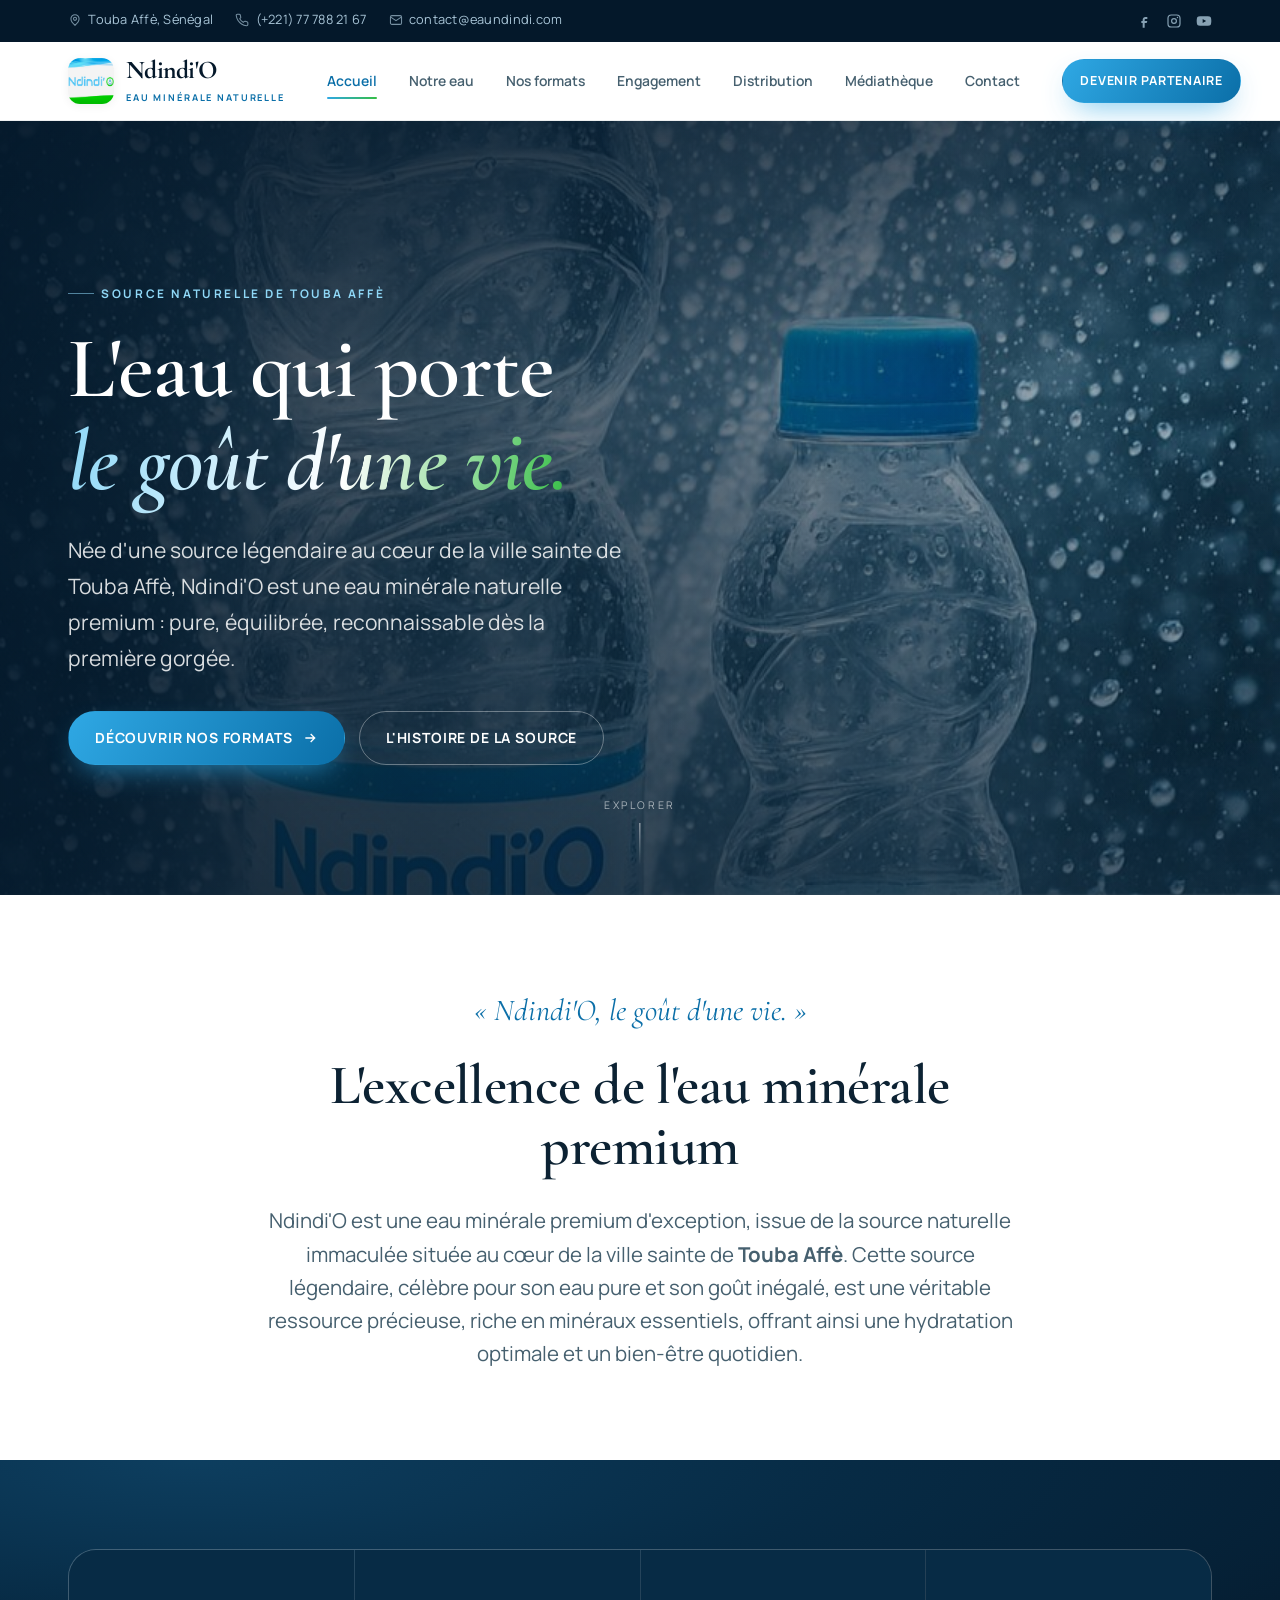
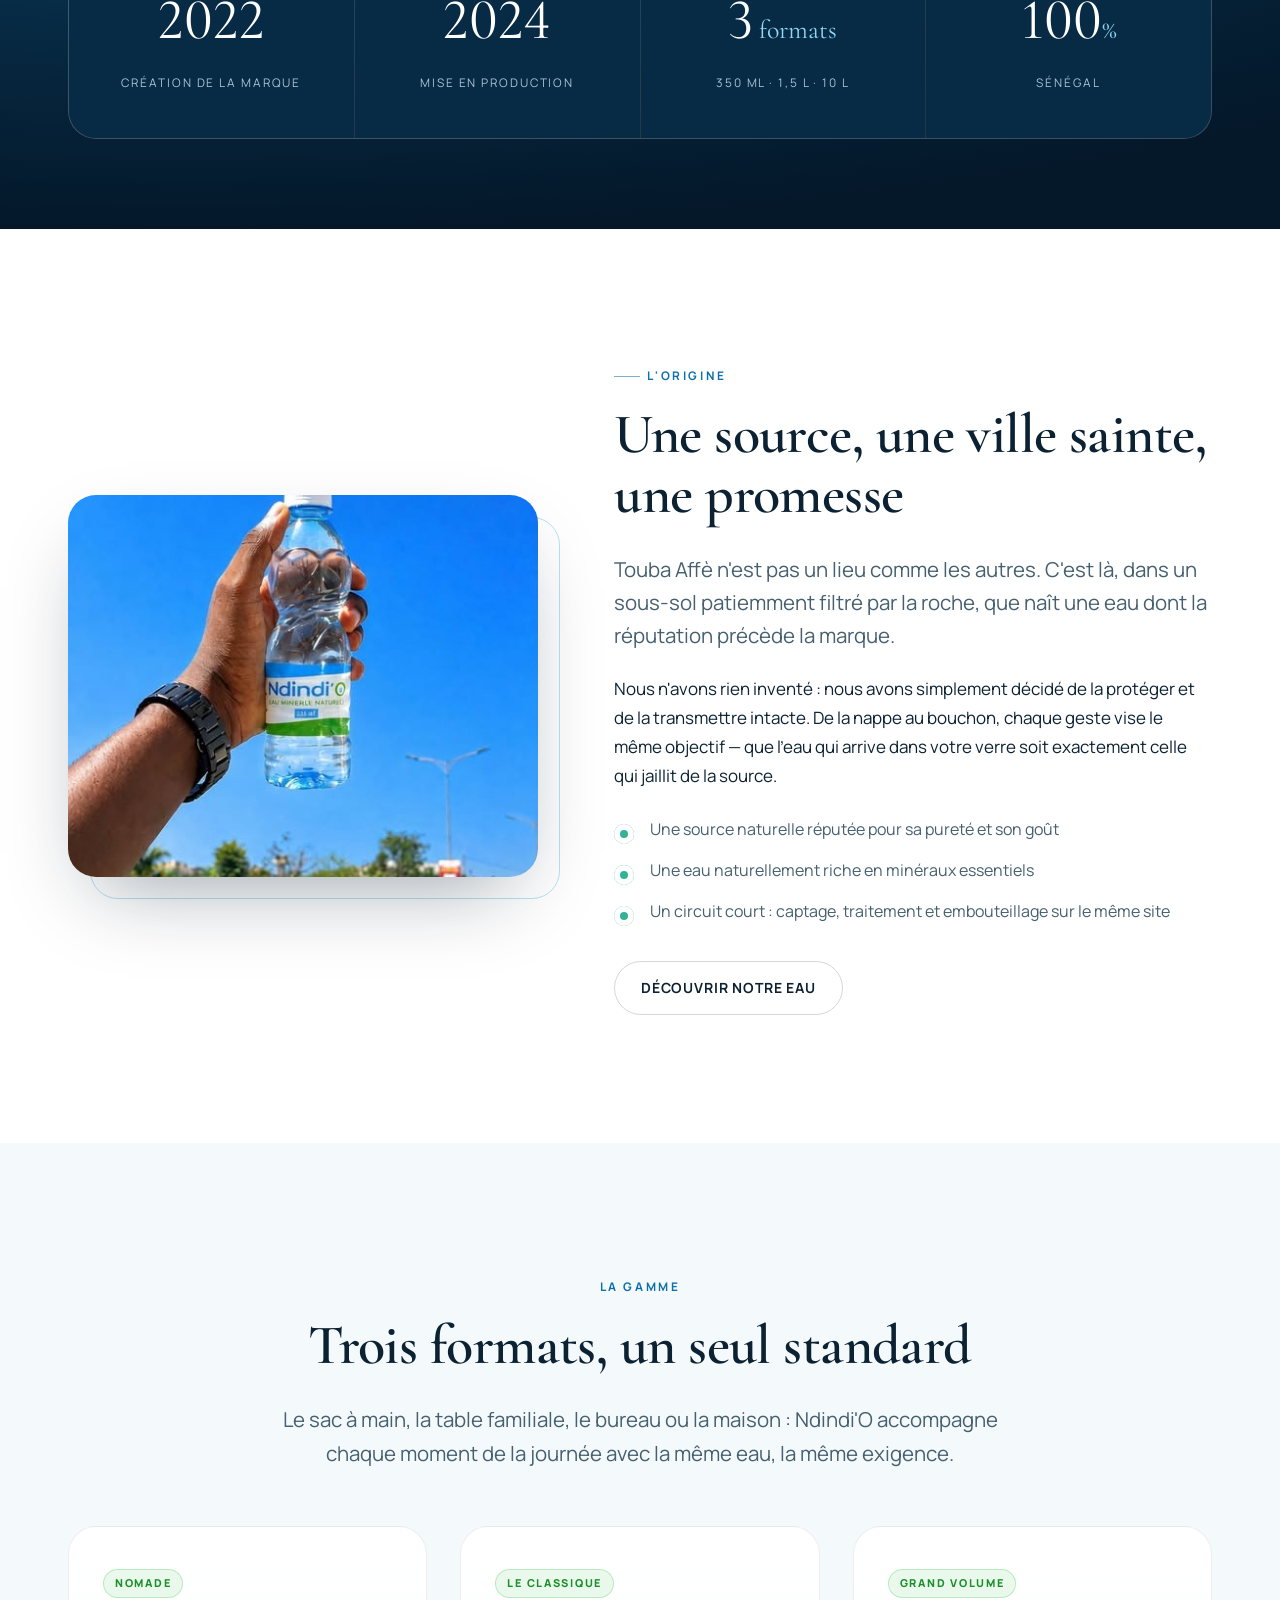
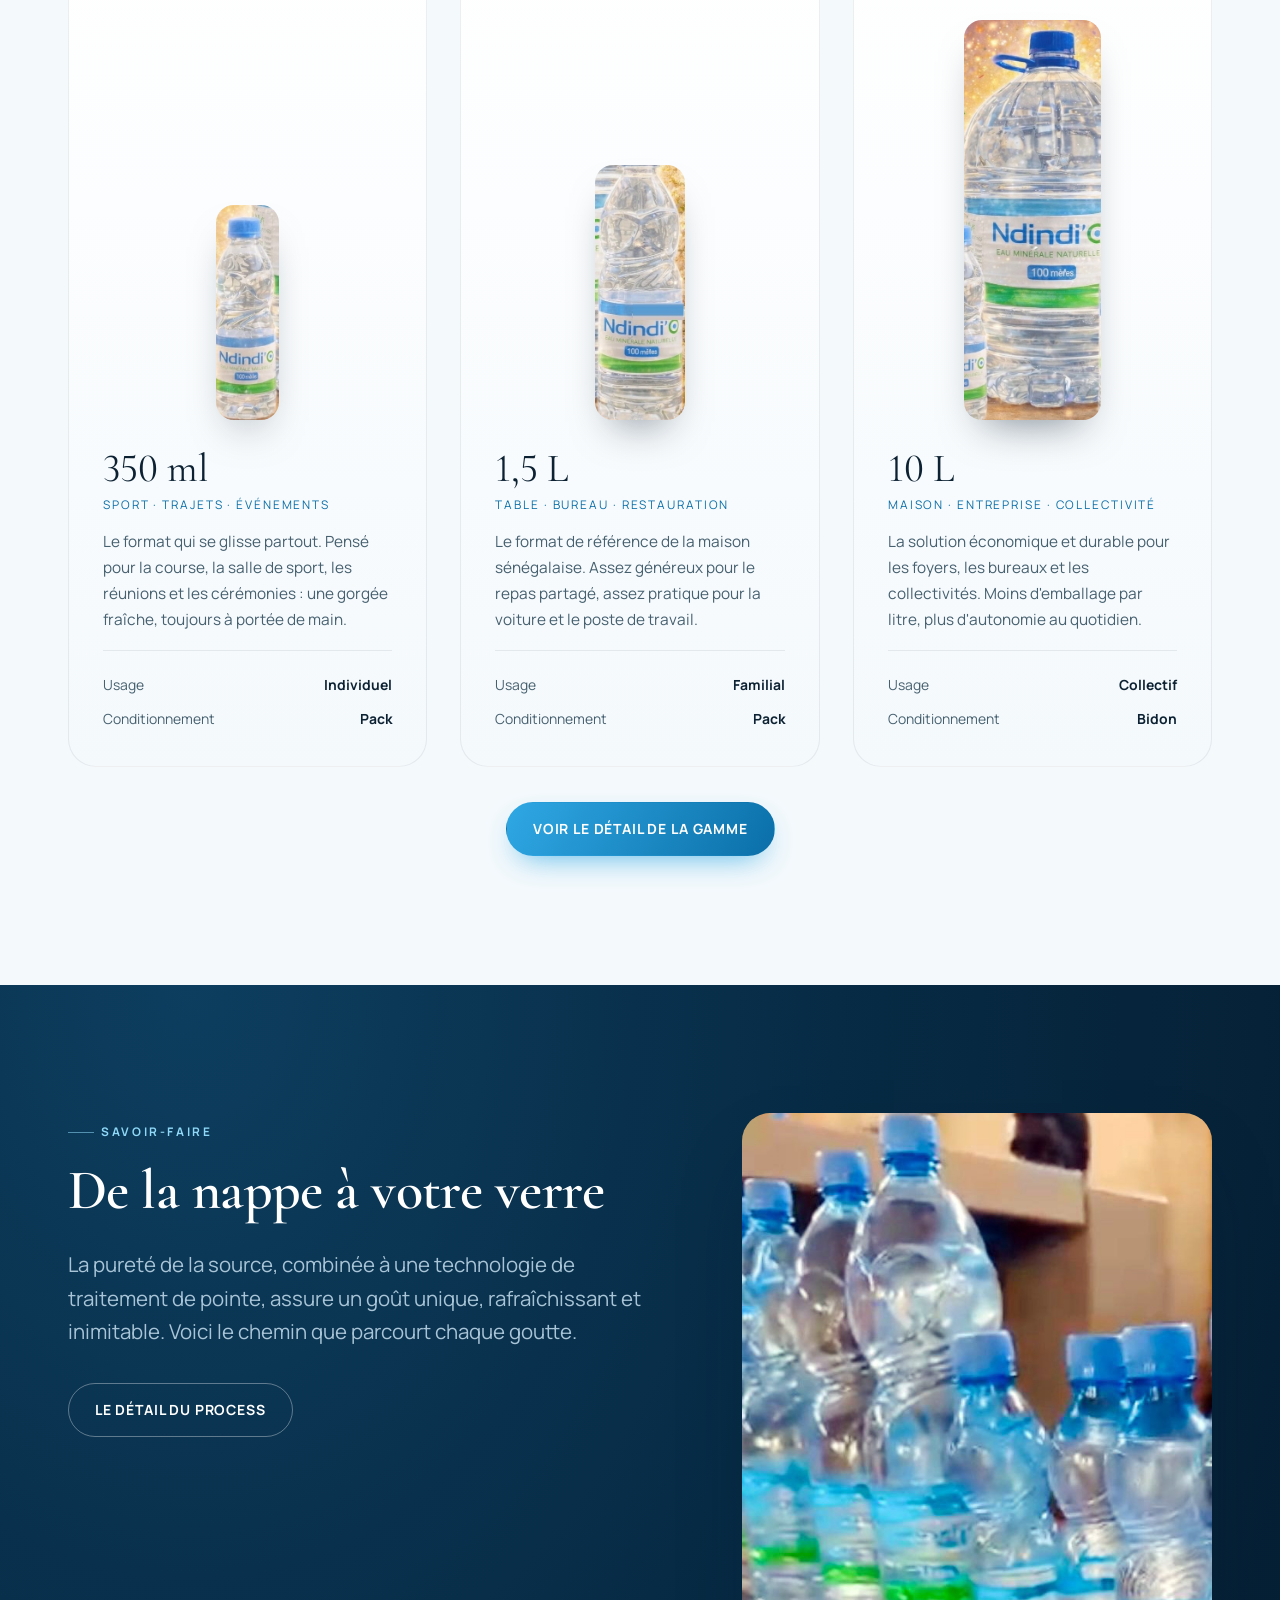
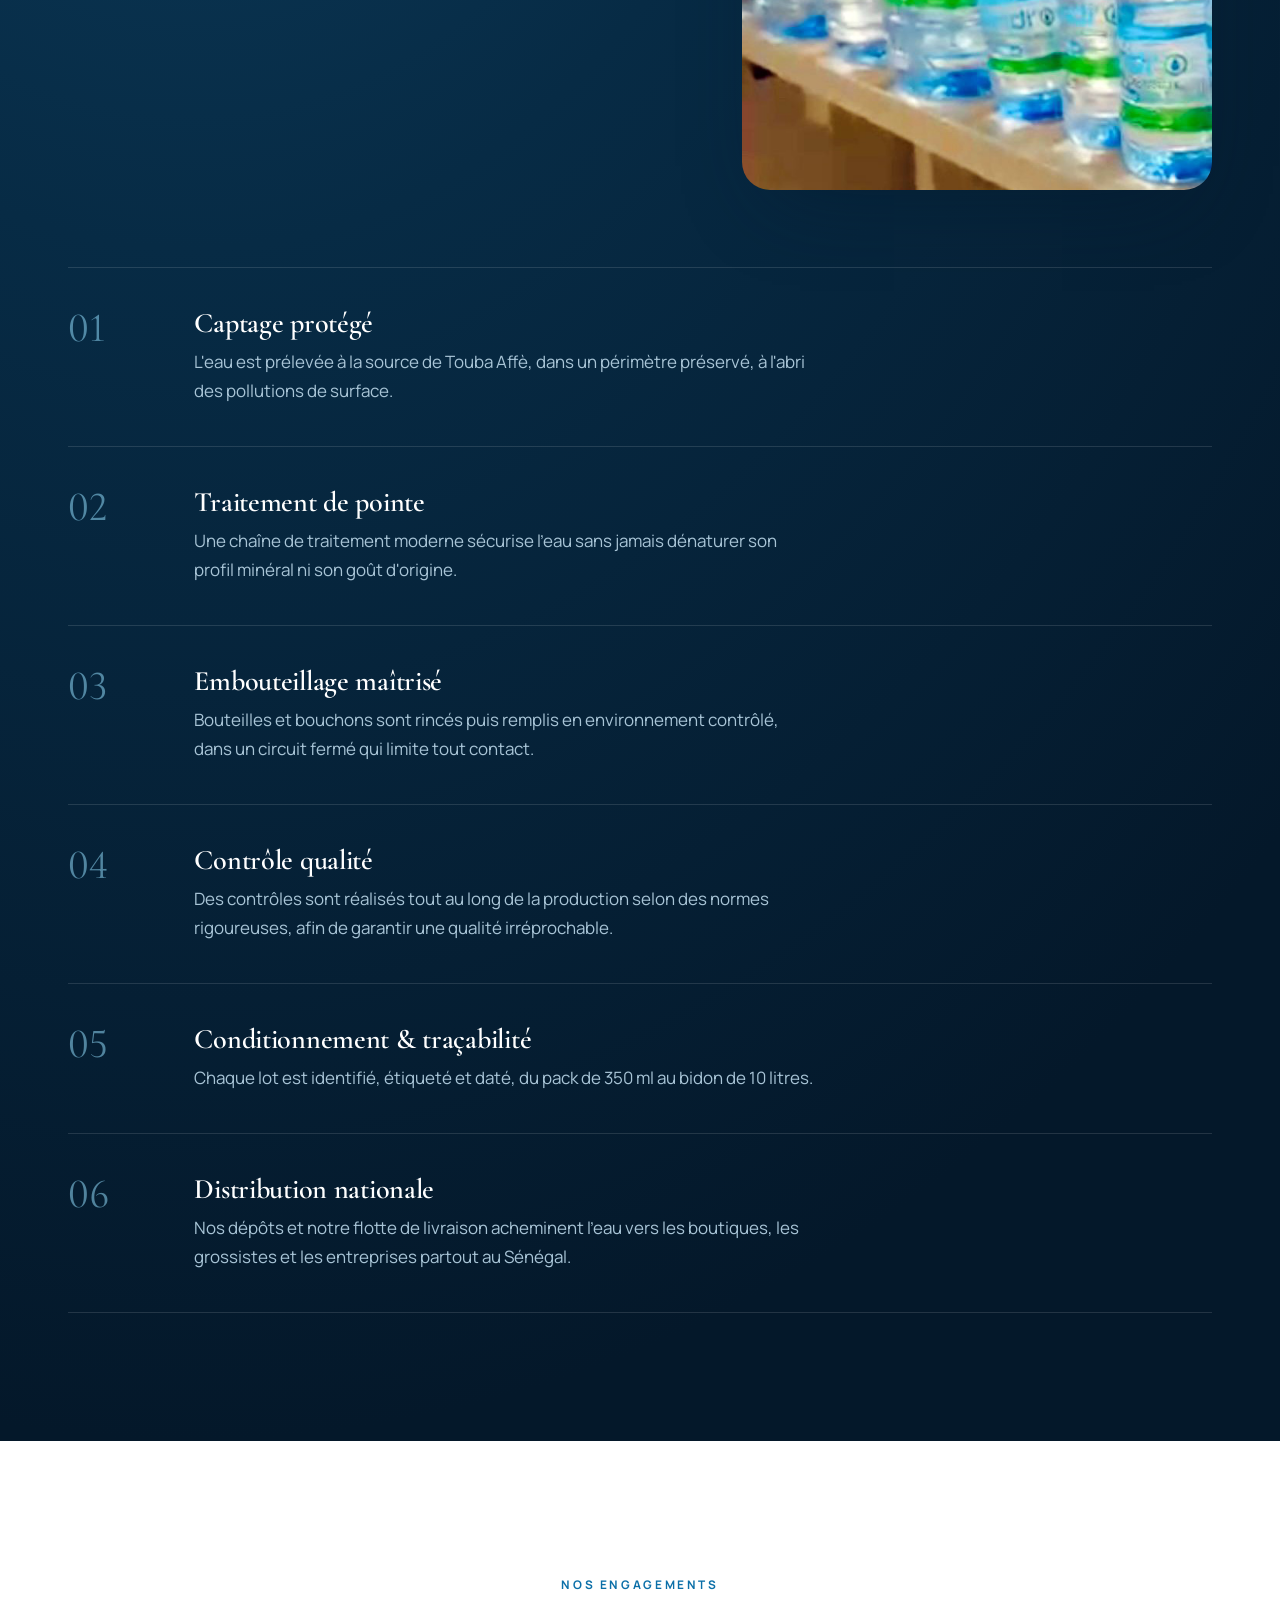
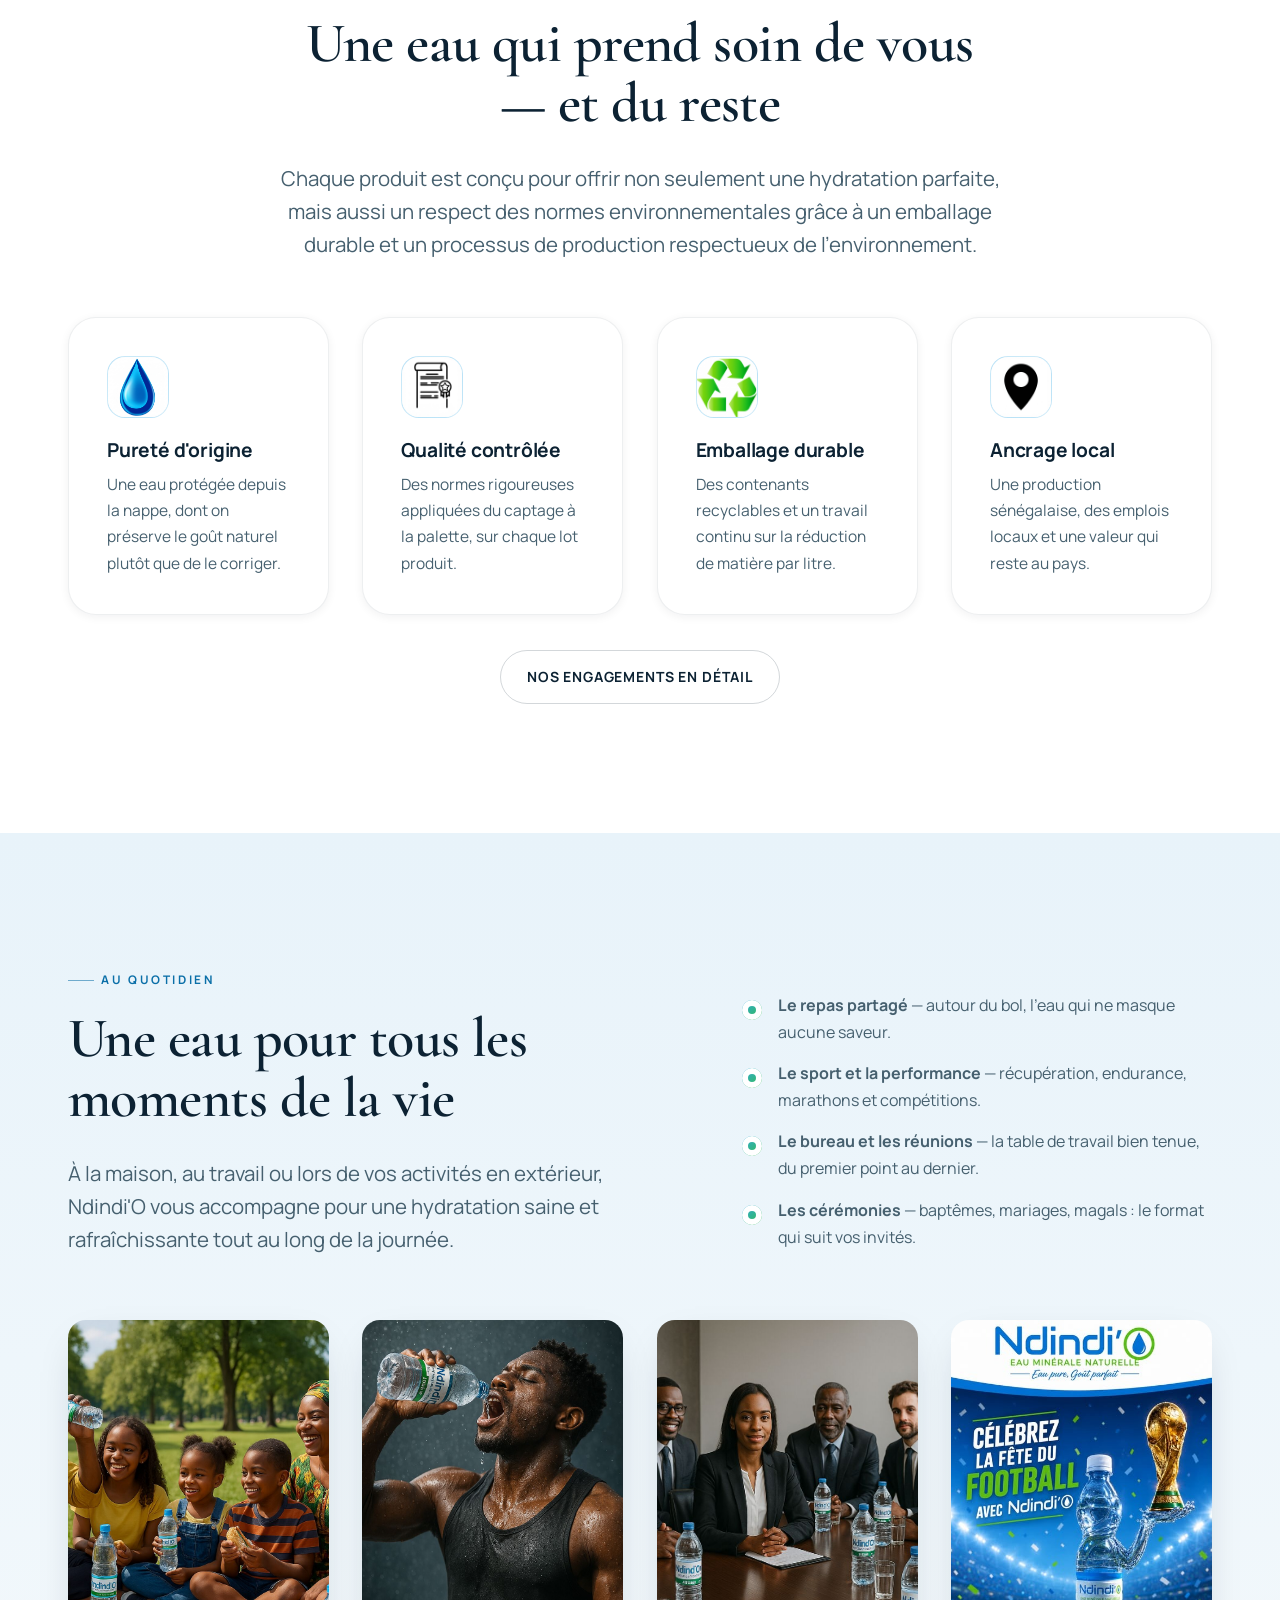
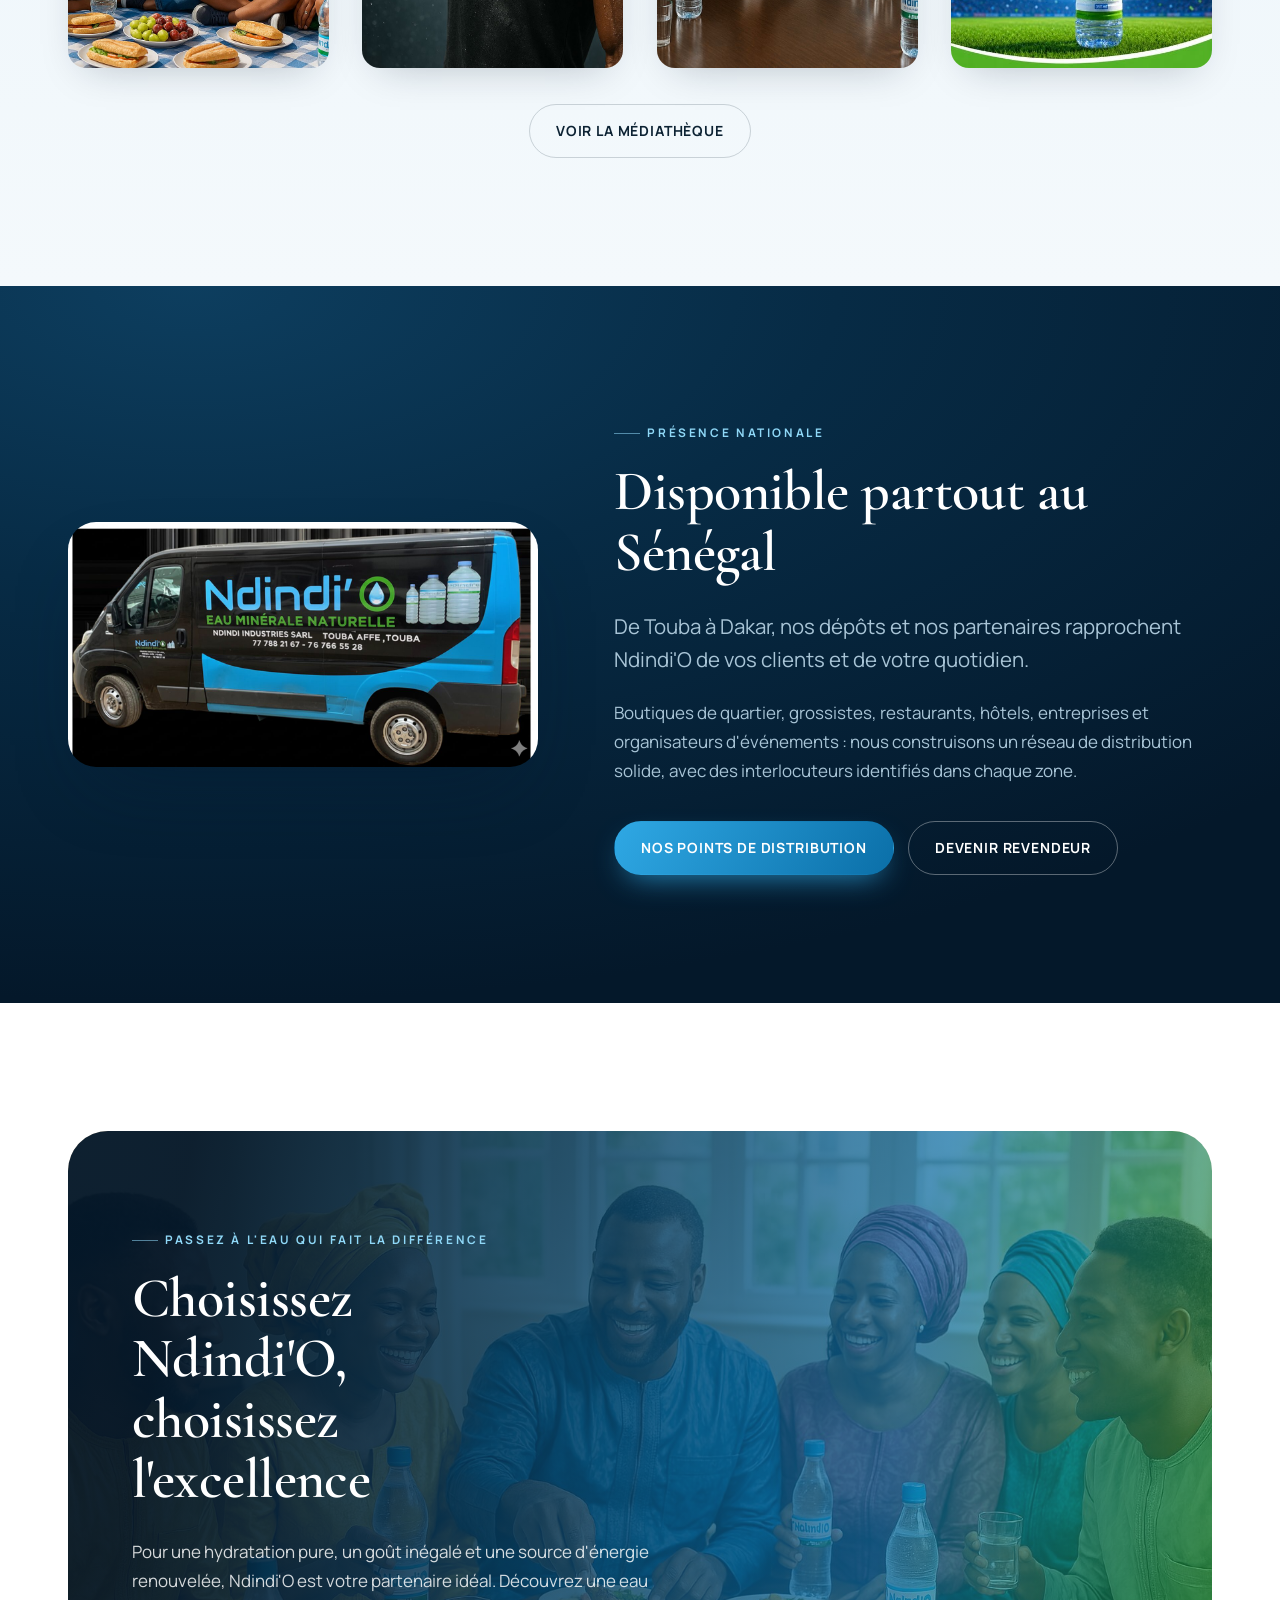
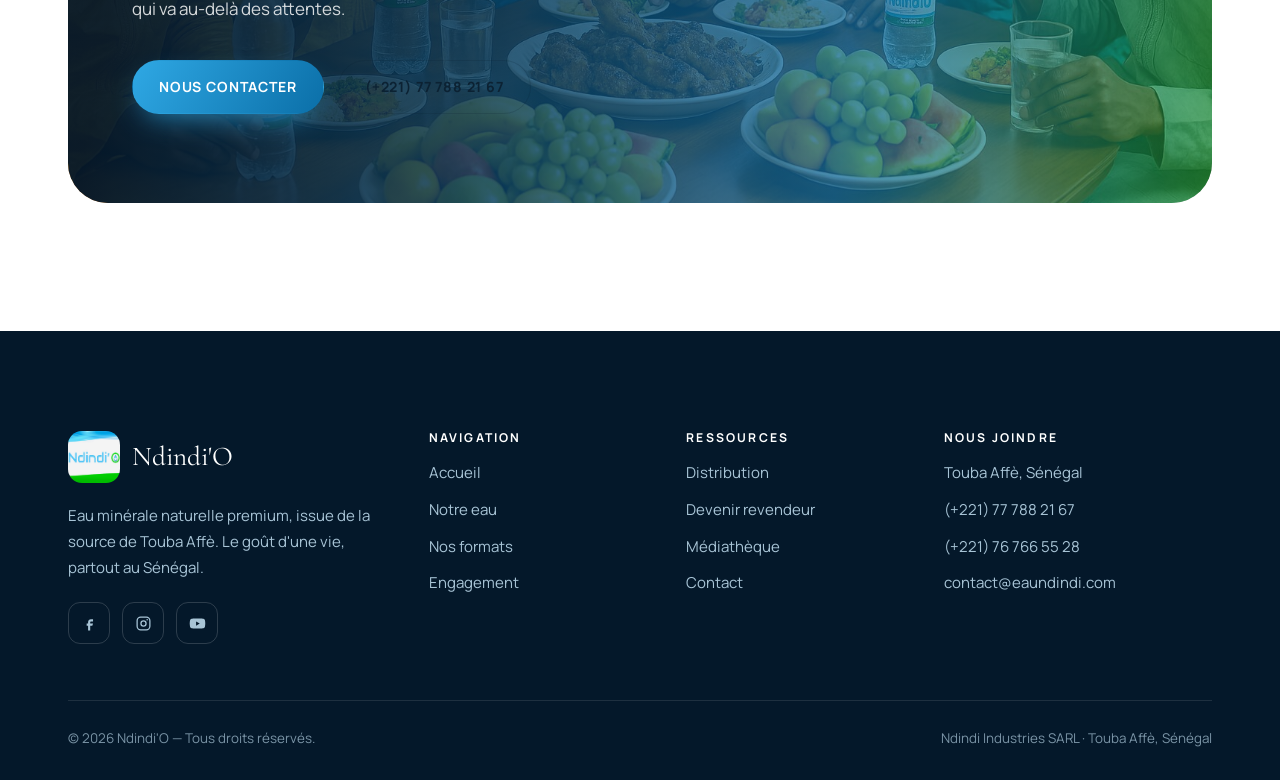
==== index.html @ 66d82b95 "feat: refonte complete du site vitrine Ndindi'O Refonte statique du site WordPress eaundindi.com en " ====
<!DOCTYPE html>
<html lang="fr">
<head>
<meta charset="UTF-8">
<meta name="viewport" content="width=device-width, initial-scale=1">
<title>Ndindi'O — Eau minérale naturelle premium du Sénégal</title>
<meta name="description" content="Ndindi'O, eau minérale naturelle premium issue de la source de Touba Affè. Formats 350 ml, 1,5 L et 10 L, disponibles partout au Sénégal. Le goût d'une vie.">
<link rel="canonical" href="https://eaundindi.com/">
<meta property="og:type" content="website">
<meta property="og:locale" content="fr_SN">
<meta property="og:site_name" content="Ndindi'O">
<meta property="og:title" content="Ndindi'O — Eau minérale naturelle premium du Sénégal">
<meta property="og:description" content="Une source naturelle au cœur de Touba Affè. Une eau pure, riche en minéraux essentiels, disponible partout au Sénégal.">
<meta property="og:image" content="assets/img/geyser.jpg">
<meta name="theme-color" content="#04182A">
<link rel="icon" href="assets/img/favicon.svg" type="image/svg+xml">
<link rel="apple-touch-icon" href="assets/img/logo.jpg">
<link rel="preconnect" href="https://fonts.googleapis.com">
<link rel="preconnect" href="https://fonts.gstatic.com" crossorigin>
<link href="https://fonts.googleapis.com/css2?family=Cormorant+Garamond:ital,wght@0,400;0,600;0,700;1,400;1,600&family=Manrope:wght@400;500;600;700;800&display=swap" rel="stylesheet">
<link rel="stylesheet" href="assets/css/style.css">
</head>
<body>

<!-- ================= EN-TÊTE ================= -->
<div class="topbar">
  <div class="container topbar__inner">
    <ul class="topbar__list" style="list-style:none;margin:0;padding:0">
      <li><a href="contact.html"><svg viewBox="0 0 24 24" fill="none" stroke="currentColor" stroke-width="1.8"><path d="M12 21s7-5.6 7-11a7 7 0 1 0-14 0c0 5.4 7 11 7 11z"/><circle cx="12" cy="10" r="2.6"/></svg> Touba Affè, Sénégal</a></li>
      <li><a href="tel:+221777882167"><svg viewBox="0 0 24 24" fill="none" stroke="currentColor" stroke-width="1.8"><path d="M22 16.9v3a2 2 0 0 1-2.2 2 19.8 19.8 0 0 1-8.6-3.1 19.5 19.5 0 0 1-6-6A19.8 19.8 0 0 1 2.1 4.2 2 2 0 0 1 4.1 2h3a2 2 0 0 1 2 1.7c.1 1 .4 1.9.7 2.8a2 2 0 0 1-.5 2.1L8.1 9.9a16 16 0 0 0 6 6l1.3-1.2a2 2 0 0 1 2.1-.5c.9.3 1.8.6 2.8.7a2 2 0 0 1 1.7 2z"/></svg> (+221) 77 788 21 67</a></li>
      <li><a href="mailto:contact@eaundindi.com"><svg viewBox="0 0 24 24" fill="none" stroke="currentColor" stroke-width="1.8"><rect x="2.5" y="4.5" width="19" height="15" rx="2.5"/><path d="m3 7 9 6 9-6"/></svg> contact@eaundindi.com</a></li>
    </ul>
    <div class="topbar__social">
      <a href="https://web.facebook.com/profile.php?id=61568722525797" target="_blank" rel="noopener" aria-label="Facebook"><svg viewBox="0 0 24 24" fill="currentColor"><path d="M14 9h3V6h-3c-2.2 0-4 1.8-4 4v2H8v3h2v7h3v-7h3l1-3h-4v-2c0-.6.4-1 1-1z"/></svg></a>
      <a href="https://www.instagram.com/eaundindi/" target="_blank" rel="noopener" aria-label="Instagram"><svg viewBox="0 0 24 24" fill="none" stroke="currentColor" stroke-width="1.8"><rect x="3" y="3" width="18" height="18" rx="5"/><circle cx="12" cy="12" r="3.6"/><circle cx="17.2" cy="6.8" r="1.1" fill="currentColor" stroke="none"/></svg></a>
      <a href="https://www.youtube.com/@EauNDINDI/videos" target="_blank" rel="noopener" aria-label="YouTube"><svg viewBox="0 0 24 24" fill="currentColor"><path d="M22.5 7.5a3 3 0 0 0-2.1-2.1C18.6 5 12 5 12 5s-6.6 0-8.4.4A3 3 0 0 0 1.5 7.5 31 31 0 0 0 1 12a31 31 0 0 0 .5 4.5 3 3 0 0 0 2.1 2.1C5.4 19 12 19 12 19s6.6 0 8.4-.4a3 3 0 0 0 2.1-2.1A31 31 0 0 0 23 12a31 31 0 0 0-.5-4.5zM10 15V9l5.2 3z"/></svg></a>
    </div>
  </div>
</div>

<header class="site-header">
  <nav class="container nav" aria-label="Navigation principale">
    <a class="brand" href="index.html">
      <img src="assets/img/logo.jpg" alt="Logo Ndindi'O">
      <span><span class="brand__name">Ndindi'O</span><span class="brand__tag">Eau minérale naturelle</span></span>
    </a>
    <div class="nav__links">
      <a href="index.html" aria-current="page">Accueil</a>
      <a href="notre-eau.html">Notre eau</a>
      <a href="nos-formats.html">Nos formats</a>
      <a href="engagement.html">Engagement</a>
      <a href="distribution.html">Distribution</a>
      <a href="mediatheque.html">Médiathèque</a>
      <a href="contact.html">Contact</a>
      <a class="nav__mobile-cta" href="distribution.html#partenaire">Devenir partenaire</a>
    </div>
    <div class="nav__cta">
      <a class="btn btn--primary" href="distribution.html#partenaire">Devenir partenaire</a>
      <button class="burger" aria-label="Ouvrir le menu" aria-expanded="false"><span></span><span></span><span></span></button>
    </div>
  </nav>
</header>

<main>

<!-- ================= HERO ================= -->
<section class="hero">
  <div class="hero__media"><img src="assets/img/geyser.jpg" alt="Bouteilles Ndindi'O 1,5 L et 350 ml sous une pluie d'eau pure" fetchpriority="high"></div>
  <div class="container">
    <div class="hero__inner">
      <span class="kicker" style="color:var(--blue-light)">Source naturelle de Touba Affè</span>
      <h1>L'eau qui porte<br><em>le goût d'une vie.</em></h1>
      <p class="hero__lead">Née d'une source légendaire au cœur de la ville sainte de Touba Affè, Ndindi'O est une eau minérale naturelle premium&nbsp;: pure, équilibrée, reconnaissable dès la première gorgée.</p>
      <div class="btn-row">
        <a class="btn btn--primary" href="nos-formats.html">Découvrir nos formats
          <svg viewBox="0 0 24 24" fill="none" stroke="currentColor" stroke-width="2"><path d="M5 12h14m-6-6 6 6-6 6"/></svg>
        </a>
        <a class="btn btn--ghost" href="notre-eau.html">L'histoire de la source</a>
      </div>
    </div>
  </div>
  <div class="hero__scroll"><span>Explorer</span><i></i></div>
</section>

<!-- ================= SIGNATURE ================= -->
<section class="section section--tight">
  <div class="container container--narrow center">
    <p class="hero__signature reveal" style="color:var(--blue-deep)">« Ndindi'O, le goût d'une vie. »</p>
    <h2 class="reveal">L'excellence de l'eau minérale premium</h2>
    <p class="lead reveal" data-delay="1">Ndindi'O est une eau minérale premium d'exception, issue de la source naturelle immaculée située au cœur de la ville sainte de <strong>Touba Affè</strong>. Cette source légendaire, célèbre pour son eau pure et son goût inégalé, est une véritable ressource précieuse, riche en minéraux essentiels, offrant ainsi une hydratation optimale et un bien-être quotidien.</p>
  </div>
</section>

<!-- ================= CHIFFRES ================= -->
<section class="section section--dark section--tight">
  <div class="container">
    <div class="stats reveal">
      <div class="stat">
        <span class="stat__val"><span data-count="2022">2022</span></span>
        <span class="stat__label">Création de la marque</span>
      </div>
      <div class="stat">
        <span class="stat__val"><span data-count="2024">2024</span></span>
        <span class="stat__label">Mise en production</span>
      </div>
      <div class="stat">
        <span class="stat__val"><span data-count="3">3</span><small> formats</small></span>
        <span class="stat__label">350 ml · 1,5 L · 10 L</span>
      </div>
      <div class="stat">
        <span class="stat__val">100<small>%</small></span>
        <span class="stat__label">Sénégal</span>
      </div>
    </div>
  </div>
</section>

<!-- ================= L'ORIGINE ================= -->
<section class="section">
  <div class="container split split--wide-right">
    <div class="split__media framed reveal">
      <img loading="lazy" decoding="async" src="assets/img/main-bouteille.jpg" alt="Une bouteille Ndindi'O 350 ml tenue à bout de bras sous le ciel de Touba">
    </div>
    <div class="reveal" data-delay="1">
      <span class="kicker">L'origine</span>
      <h2>Une source, une ville sainte, une promesse</h2>
      <p class="lead">Touba Affè n'est pas un lieu comme les autres. C'est là, dans un sous-sol patiemment filtré par la roche, que naît une eau dont la réputation précède la marque.</p>
      <p>Nous n'avons rien inventé&nbsp;: nous avons simplement décidé de la protéger et de la transmettre intacte. De la nappe au bouchon, chaque geste vise le même objectif — que l'eau qui arrive dans votre verre soit exactement celle qui jaillit de la source.</p>
      <ul class="ticks">
        <li>Une source naturelle réputée pour sa pureté et son goût</li>
        <li>Une eau naturellement riche en minéraux essentiels</li>
        <li>Un circuit court&nbsp;: captage, traitement et embouteillage sur le même site</li>
      </ul>
      <div class="btn-row">
        <a class="btn btn--ghost" href="notre-eau.html">Découvrir notre eau</a>
      </div>
    </div>
  </div>
</section>

<!-- ================= FORMATS ================= -->
<section class="section section--paper">
  <div class="container">
    <div class="head-block center mx-auto reveal" style="margin-bottom:56px">
      <span class="kicker">La gamme</span>
      <h2>Trois formats, un seul standard</h2>
      <p class="lead">Le sac à main, la table familiale, le bureau ou la maison&nbsp;: Ndindi'O accompagne chaque moment de la journée avec la même eau, la même exigence.</p>
    </div>

    <div class="grid grid-3">
      <article class="product reveal">
        <span class="product__badge">Nomade</span>
        <div class="product__shot" style="--shot-h:215px"><img loading="lazy" decoding="async" src="assets/img/produit-350.jpg" alt="Bouteille Ndindi'O 350 ml"></div>
        <div class="product__vol">350 ml</div>
        <div class="product__use">Sport · Trajets · Événements</div>
        <p>Le format qui se glisse partout. Pensé pour la course, la salle de sport, les réunions et les cérémonies&nbsp;: une gorgée fraîche, toujours à portée de main.</p>
        <div class="product__spec">
          <div><span>Usage</span><b>Individuel</b></div>
          <div><span>Conditionnement</span><b>Pack</b></div>
        </div>
      </article>

      <article class="product reveal" data-delay="1">
        <span class="product__badge">Le classique</span>
        <div class="product__shot" style="--shot-h:255px"><img loading="lazy" decoding="async" src="assets/img/produit-15l.jpg" alt="Bouteille Ndindi'O 1,5 litre"></div>
        <div class="product__vol">1,5 L</div>
        <div class="product__use">Table · Bureau · Restauration</div>
        <p>Le format de référence de la maison sénégalaise. Assez généreux pour le repas partagé, assez pratique pour la voiture et le poste de travail.</p>
        <div class="product__spec">
          <div><span>Usage</span><b>Familial</b></div>
          <div><span>Conditionnement</span><b>Pack</b></div>
        </div>
      </article>

      <article class="product reveal" data-delay="2">
        <span class="product__badge">Grand volume</span>
        <div class="product__shot" style="--shot-h:400px"><img loading="lazy" decoding="async" src="assets/img/produit-10l.jpg" alt="Bidon Ndindi'O 10 litres"></div>
        <div class="product__vol">10 L</div>
        <div class="product__use">Maison · Entreprise · Collectivité</div>
        <p>La solution économique et durable pour les foyers, les bureaux et les collectivités. Moins d'emballage par litre, plus d'autonomie au quotidien.</p>
        <div class="product__spec">
          <div><span>Usage</span><b>Collectif</b></div>
          <div><span>Conditionnement</span><b>Bidon</b></div>
        </div>
      </article>
    </div>

    <div class="center"><div class="btn-row"><a class="btn btn--primary" href="nos-formats.html">Voir le détail de la gamme</a></div></div>
  </div>
</section>

<!-- ================= PROCESS ================= -->
<section class="section section--dark">
  <div class="container">
    <div class="split split--wide-left" style="align-items:flex-start">
      <div class="reveal">
        <span class="kicker">Savoir-faire</span>
        <h2>De la nappe à votre verre</h2>
        <p class="lead">La pureté de la source, combinée à une technologie de traitement de pointe, assure un goût unique, rafraîchissant et inimitable. Voici le chemin que parcourt chaque goutte.</p>
        <div class="btn-row"><a class="btn btn--ghost" href="notre-eau.html">Le détail du process</a></div>
      </div>
      <div class="split__media reveal" data-delay="1">
        <img loading="lazy" decoding="async" src="assets/img/embouteillage.jpg" alt="Ligne d'embouteillage Ndindi'O">
      </div>
    </div>

    <div class="steps" style="margin-top:clamp(48px,6vw,80px)">
      <div class="step reveal">
        <div class="step__n"></div>
        <div><h3>Captage protégé</h3><p>L'eau est prélevée à la source de Touba Affè, dans un périmètre préservé, à l'abri des pollutions de surface.</p></div>
      </div>
      <div class="step reveal">
        <div class="step__n"></div>
        <div><h3>Traitement de pointe</h3><p>Une chaîne de traitement moderne sécurise l'eau sans jamais dénaturer son profil minéral ni son goût d'origine.</p></div>
      </div>
      <div class="step reveal">
        <div class="step__n"></div>
        <div><h3>Embouteillage maîtrisé</h3><p>Bouteilles et bouchons sont rincés puis remplis en environnement contrôlé, dans un circuit fermé qui limite tout contact.</p></div>
      </div>
      <div class="step reveal">
        <div class="step__n"></div>
        <div><h3>Contrôle qualité</h3><p>Des contrôles sont réalisés tout au long de la production selon des normes rigoureuses, afin de garantir une qualité irréprochable.</p></div>
      </div>
      <div class="step reveal">
        <div class="step__n"></div>
        <div><h3>Conditionnement &amp; traçabilité</h3><p>Chaque lot est identifié, étiqueté et daté, du pack de 350 ml au bidon de 10 litres.</p></div>
      </div>
      <div class="step reveal">
        <div class="step__n"></div>
        <div><h3>Distribution nationale</h3><p>Nos dépôts et notre flotte de livraison acheminent l'eau vers les boutiques, les grossistes et les entreprises partout au Sénégal.</p></div>
      </div>
    </div>
  </div>
</section>

<!-- ================= ENGAGEMENT ================= -->
<section class="section">
  <div class="container">
    <div class="head-block center mx-auto reveal" style="margin-bottom:56px">
      <span class="kicker">Nos engagements</span>
      <h2>Une eau qui prend soin de vous — et du reste</h2>
      <p class="lead">Chaque produit est conçu pour offrir non seulement une hydratation parfaite, mais aussi un respect des normes environnementales grâce à un emballage durable et un processus de production respectueux de l'environnement.</p>
    </div>
    <div class="grid grid-4">
      <article class="card reveal">
        <div class="card__icon"><img loading="lazy" decoding="async" src="assets/img/ic-goutte.jpeg" alt=""></div>
        <h4>Pureté d'origine</h4>
        <p>Une eau protégée depuis la nappe, dont on préserve le goût naturel plutôt que de le corriger.</p>
      </article>
      <article class="card reveal" data-delay="1">
        <div class="card__icon"><img loading="lazy" decoding="async" src="assets/img/ic-certificat.jpeg" alt=""></div>
        <h4>Qualité contrôlée</h4>
        <p>Des normes rigoureuses appliquées du captage à la palette, sur chaque lot produit.</p>
      </article>
      <article class="card reveal" data-delay="2">
        <div class="card__icon"><img loading="lazy" decoding="async" src="assets/img/ic-recyclage.jpeg" alt=""></div>
        <h4>Emballage durable</h4>
        <p>Des contenants recyclables et un travail continu sur la réduction de matière par litre.</p>
      </article>
      <article class="card reveal" data-delay="3">
        <div class="card__icon"><img loading="lazy" decoding="async" src="assets/img/ic-presence.jpeg" alt=""></div>
        <h4>Ancrage local</h4>
        <p>Une production sénégalaise, des emplois locaux et une valeur qui reste au pays.</p>
      </article>
    </div>
    <div class="center"><div class="btn-row"><a class="btn btn--ghost" href="engagement.html">Nos engagements en détail</a></div></div>
  </div>
</section>

<!-- ================= MOMENTS ================= -->
<section class="section section--pale">
  <div class="container">
    <div class="split split--wide-left" style="margin-bottom:clamp(36px,5vw,64px)">
      <div class="reveal">
        <span class="kicker">Au quotidien</span>
        <h2>Une eau pour tous les moments de la vie</h2>
        <p class="lead">À la maison, au travail ou lors de vos activités en extérieur, Ndindi'O vous accompagne pour une hydratation saine et rafraîchissante tout au long de la journée.</p>
      </div>
      <div class="reveal" data-delay="1">
        <ul class="ticks">
          <li><strong>Le repas partagé</strong> — autour du bol, l'eau qui ne masque aucune saveur.</li>
          <li><strong>Le sport et la performance</strong> — récupération, endurance, marathons et compétitions.</li>
          <li><strong>Le bureau et les réunions</strong> — la table de travail bien tenue, du premier point au dernier.</li>
          <li><strong>Les cérémonies</strong> — baptêmes, mariages, magals&nbsp;: le format qui suit vos invités.</li>
        </ul>
      </div>
    </div>

    <div class="grid grid-4">
      <figure class="reveal" style="margin:0;border-radius:var(--r-m);overflow:hidden;box-shadow:var(--sh-m)">
        <img loading="lazy" decoding="async" src="assets/img/pique-nique.jpg" alt="Famille partageant un pique-nique avec des bouteilles Ndindi'O" style="aspect-ratio:3/4;object-fit:cover">
      </figure>
      <figure class="reveal" data-delay="1" style="margin:0;border-radius:var(--r-m);overflow:hidden;box-shadow:var(--sh-m)">
        <img loading="lazy" decoding="async" src="assets/img/athlete-1.jpg" alt="Athlète s'hydratant avec une bouteille Ndindi'O" style="aspect-ratio:3/4;object-fit:cover">
      </figure>
      <figure class="reveal" data-delay="2" style="margin:0;border-radius:var(--r-m);overflow:hidden;box-shadow:var(--sh-m)">
        <img loading="lazy" decoding="async" src="assets/img/reunion.jpg" alt="Bouteilles Ndindi'O sur une table de réunion" style="aspect-ratio:3/4;object-fit:cover">
      </figure>
      <figure class="reveal" data-delay="3" style="margin:0;border-radius:var(--r-m);overflow:hidden;box-shadow:var(--sh-m)">
        <img loading="lazy" decoding="async" src="assets/img/ig-football.jpg" alt="Visuel Ndindi'O aux couleurs du football" style="aspect-ratio:3/4;object-fit:cover">
      </figure>
    </div>

    <div class="center"><div class="btn-row"><a class="btn btn--ghost" href="mediatheque.html">Voir la médiathèque</a></div></div>
  </div>
</section>

<!-- ================= DISTRIBUTION ================= -->
<section class="section section--dark">
  <div class="container split split--wide-right">
    <div class="split__media reveal">
      <img loading="lazy" decoding="async" src="assets/img/camionnette.jpg" alt="Camionnette de livraison Ndindi'O">
    </div>
    <div class="reveal" data-delay="1">
      <span class="kicker">Présence nationale</span>
      <h2>Disponible partout au Sénégal</h2>
      <p class="lead">De Touba à Dakar, nos dépôts et nos partenaires rapprochent Ndindi'O de vos clients et de votre quotidien.</p>
      <p>Boutiques de quartier, grossistes, restaurants, hôtels, entreprises et organisateurs d'événements&nbsp;: nous construisons un réseau de distribution solide, avec des interlocuteurs identifiés dans chaque zone.</p>
      <div class="btn-row">
        <a class="btn btn--primary" href="distribution.html">Nos points de distribution</a>
        <a class="btn btn--ghost" href="distribution.html#partenaire">Devenir revendeur</a>
      </div>
    </div>
  </div>
</section>

<!-- ================= CTA ================= -->
<section class="section">
  <div class="container">
    <div class="cta-band reveal">
      <div class="cta-band__media"><img loading="lazy" decoding="async" src="assets/img/convivialite.jpg" alt=""></div>
      <span class="kicker" style="color:var(--blue-light)">Passez à l'eau qui fait la différence</span>
      <h2>Choisissez Ndindi'O, choisissez l'excellence</h2>
      <p>Pour une hydratation pure, un goût inégalé et une source d'énergie renouvelée, Ndindi'O est votre partenaire idéal. Découvrez une eau qui va au-delà des attentes.</p>
      <div class="btn-row">
        <a class="btn btn--primary" href="contact.html">Nous contacter</a>
        <a class="btn btn--ghost" href="tel:+221777882167">(+221) 77 788 21 67</a>
      </div>
    </div>
  </div>
</section>

</main>

<!-- ================= PIED DE PAGE ================= -->
<footer class="site-footer">
  <div class="container">
    <div class="footer-grid">
      <div>
        <div class="footer-brand">
          <img loading="lazy" decoding="async" src="assets/img/logo.jpg" alt="Ndindi'O">
          <span>Ndindi'O</span>
        </div>
        <p>Eau minérale naturelle premium, issue de la source de Touba Affè. Le goût d'une vie, partout au Sénégal.</p>
        <div class="footer-social">
          <a href="https://web.facebook.com/profile.php?id=61568722525797" target="_blank" rel="noopener" aria-label="Facebook"><svg viewBox="0 0 24 24" fill="currentColor"><path d="M14 9h3V6h-3c-2.2 0-4 1.8-4 4v2H8v3h2v7h3v-7h3l1-3h-4v-2c0-.6.4-1 1-1z"/></svg></a>
          <a href="https://www.instagram.com/eaundindi/" target="_blank" rel="noopener" aria-label="Instagram"><svg viewBox="0 0 24 24" fill="none" stroke="currentColor" stroke-width="1.8"><rect x="3" y="3" width="18" height="18" rx="5"/><circle cx="12" cy="12" r="3.6"/><circle cx="17.2" cy="6.8" r="1.1" fill="currentColor" stroke="none"/></svg></a>
          <a href="https://www.youtube.com/@EauNDINDI/videos" target="_blank" rel="noopener" aria-label="YouTube"><svg viewBox="0 0 24 24" fill="currentColor"><path d="M22.5 7.5a3 3 0 0 0-2.1-2.1C18.6 5 12 5 12 5s-6.6 0-8.4.4A3 3 0 0 0 1.5 7.5 31 31 0 0 0 1 12a31 31 0 0 0 .5 4.5 3 3 0 0 0 2.1 2.1C5.4 19 12 19 12 19s6.6 0 8.4-.4a3 3 0 0 0 2.1-2.1A31 31 0 0 0 23 12a31 31 0 0 0-.5-4.5zM10 15V9l5.2 3z"/></svg></a>
        </div>
      </div>
      <div>
        <h4>Navigation</h4>
        <ul>
          <li><a href="index.html">Accueil</a></li>
          <li><a href="notre-eau.html">Notre eau</a></li>
          <li><a href="nos-formats.html">Nos formats</a></li>
          <li><a href="engagement.html">Engagement</a></li>
        </ul>
      </div>
      <div>
        <h4>Ressources</h4>
        <ul>
          <li><a href="distribution.html">Distribution</a></li>
          <li><a href="distribution.html#partenaire">Devenir revendeur</a></li>
          <li><a href="mediatheque.html">Médiathèque</a></li>
          <li><a href="contact.html">Contact</a></li>
        </ul>
      </div>
      <div>
        <h4>Nous joindre</h4>
        <ul>
          <li>Touba Affè, Sénégal</li>
          <li><a href="tel:+221777882167">(+221) 77 788 21 67</a></li>
          <li><a href="tel:+221767665528">(+221) 76 766 55 28</a></li>
          <li><a href="mailto:contact@eaundindi.com">contact@eaundindi.com</a></li>
        </ul>
      </div>
    </div>
    <div class="footer-bottom">
      <span>© <span data-year>2026</span> Ndindi'O — Tous droits réservés.</span>
      <span>Ndindi Industries SARL · Touba Affè, Sénégal</span>
    </div>
  </div>
</footer>

<script src="assets/js/main.js"></script>
</body>
</html>
---- assets/css/style.css ----
/* =========================================================
   Ndindi'O — Eau minérale naturelle
   Feuille de style principale
   ========================================================= */

/* ---------- 1. Tokens ---------- */
:root {
  /* Marque */
  --blue:        #2FA8E4;
  --blue-light:  #8FD8F7;
  --blue-pale:   #DCF0FB;
  --blue-deep:   #0B6FA8;
  --green:       #35BE45;
  --green-deep:  #1B8F29;

  /* Fonds */
  --ink:         #04182A;
  --ink-2:       #072B45;
  --ink-3:       #0D3E5F;
  --paper:       #FFFFFF;
  --paper-2:     #F4F9FC;
  --paper-3:     #E8F3FA;

  /* Texte */
  --text:        #0C2233;
  --text-soft:   #46606F;
  --text-mute:   #83999F;
  --on-dark:     #EAF4FA;
  --on-dark-soft:#A8C4D6;

  /* Typo */
  --display: "Cormorant Garamond", "Iowan Old Style", Georgia, serif;
  --sans: "Manrope", -apple-system, BlinkMacSystemFont, "Segoe UI", Roboto, sans-serif;

  /* Rythme */
  --container: 1240px;
  --gutter: clamp(20px, 5vw, 48px);
  --section-y: clamp(72px, 10vw, 140px);
  --r-s: 10px;
  --r-m: 18px;
  --r-l: 28px;
  --r-xl: 40px;

  /* Ombres */
  --sh-s: 0 2px 10px rgba(4, 24, 42, .06);
  --sh-m: 0 14px 40px -18px rgba(4, 24, 42, .28);
  --sh-l: 0 34px 80px -30px rgba(4, 24, 42, .42);

  --ease: cubic-bezier(.22, .8, .28, 1);
}

/* ---------- 2. Base ---------- */
*, *::before, *::after { box-sizing: border-box; }

html {
  scroll-behavior: smooth;
  -webkit-text-size-adjust: 100%;
}

body {
  margin: 0;
  font-family: var(--sans);
  font-size: 17px;
  line-height: 1.7;
  color: var(--text);
  background: var(--paper);
  -webkit-font-smoothing: antialiased;
  overflow-x: hidden;
}

img, video { max-width: 100%; display: block; }
a { color: inherit; text-decoration: none; }
button { font: inherit; cursor: pointer; }

h1, h2, h3, h4 {
  font-family: var(--display);
  font-weight: 600;
  line-height: 1.08;
  letter-spacing: -.01em;
  margin: 0 0 .5em;
  color: var(--text);
}

h1 { font-size: clamp(2.9rem, 7vw, 5.4rem); }
h2 { font-size: clamp(2.1rem, 4.4vw, 3.5rem); }
h3 { font-size: clamp(1.4rem, 2.2vw, 1.85rem); }
h4 { font-size: 1.2rem; font-family: var(--sans); font-weight: 700; letter-spacing: -.01em; }
p  { margin: 0 0 1.1em; }
p:last-child { margin-bottom: 0; }

::selection { background: var(--blue); color: #fff; }

/* ---------- 3. Utilitaires ---------- */
.container {
  width: 100%;
  max-width: var(--container);
  margin-inline: auto;
  padding-inline: var(--gutter);
}
.container--narrow { max-width: 860px; }

.section { padding-block: var(--section-y); position: relative; }
.section--tight { padding-block: clamp(52px, 7vw, 96px); }
.section--paper { background: var(--paper-2); }
.section--pale  { background: linear-gradient(180deg, var(--paper-3), var(--paper-2)); }
.section--dark {
  background: radial-gradient(120% 100% at 15% 0%, var(--ink-3) 0%, var(--ink-2) 42%, var(--ink) 100%);
  color: var(--on-dark);
}
.section--dark h1, .section--dark h2, .section--dark h3, .section--dark h4 { color: #fff; }
.section--dark p { color: var(--on-dark-soft); }

.kicker {
  display: inline-flex;
  align-items: center;
  gap: .6em;
  font-size: .74rem;
  font-weight: 700;
  letter-spacing: .22em;
  text-transform: uppercase;
  color: var(--blue-deep);
  margin-bottom: 1.1rem;
}
.kicker::before {
  content: "";
  width: 26px; height: 1px;
  background: currentColor;
  opacity: .55;
}
.section--dark .kicker { color: var(--blue-light); }

.lead {
  font-size: clamp(1.08rem, 1.6vw, 1.3rem);
  line-height: 1.62;
  color: var(--text-soft);
}
.section--dark .lead { color: var(--on-dark-soft); }

.muted { color: var(--text-mute); }
.center { text-align: center; }
.center .kicker::before { display: none; }
.mx-auto { margin-inline: auto; }
.stack-lg > * + * { margin-top: clamp(48px, 6vw, 88px); }

.head-block { max-width: 720px; }
.head-block.center { margin-inline: auto; }

/* ---------- 4. Boutons ---------- */
.btn {
  display: inline-flex;
  align-items: center;
  gap: .65em;
  padding: 1.02em 1.85em;
  border-radius: 999px;
  border: 1px solid transparent;
  font-size: .875rem;
  font-weight: 700;
  letter-spacing: .06em;
  text-transform: uppercase;
  transition: transform .35s var(--ease), box-shadow .35s var(--ease),
              background-color .3s var(--ease), color .3s var(--ease), border-color .3s var(--ease);
  will-change: transform;
}
.btn svg { width: 16px; height: 16px; flex: none; }
.btn:hover { transform: translateY(-2px); }

.btn--primary {
  background: linear-gradient(120deg, var(--blue) 0%, var(--blue-deep) 100%);
  color: #fff;
  box-shadow: 0 12px 30px -12px rgba(47, 168, 228, .85);
}
.btn--primary:hover { box-shadow: 0 20px 40px -14px rgba(47, 168, 228, .95); }

.btn--green {
  background: linear-gradient(120deg, var(--green) 0%, var(--green-deep) 100%);
  color: #fff;
  box-shadow: 0 12px 30px -12px rgba(53, 190, 69, .8);
}

.btn--ghost {
  border-color: rgba(12, 34, 51, .18);
  color: var(--text);
}
.btn--ghost:hover { border-color: var(--blue); color: var(--blue-deep); }

.section--dark .btn--ghost,
.hero .btn--ghost {
  border-color: rgba(255, 255, 255, .35);
  color: #fff;
}
.section--dark .btn--ghost:hover,
.hero .btn--ghost:hover {
  background: rgba(255, 255, 255, .1);
  border-color: #fff;
  color: #fff;
}

.btn-row { display: flex; flex-wrap: wrap; gap: 14px; margin-top: 2.2rem; }
.center .btn-row { justify-content: center; }

/* ---------- 5. En-tête ---------- */
.topbar {
  background: var(--ink);
  color: var(--on-dark-soft);
  font-size: .8rem;
  letter-spacing: .02em;
}
.topbar__inner {
  display: flex;
  align-items: center;
  justify-content: space-between;
  gap: 24px;
  min-height: 42px;
  flex-wrap: wrap;
}
.topbar__list { display: flex; flex-wrap: wrap; gap: 22px; }
.topbar a { transition: color .25s; display: inline-flex; align-items: center; gap: .5em; }
.topbar a:hover { color: #fff; }
.topbar svg { width: 14px; height: 14px; opacity: .7; }
.topbar__social { display: flex; gap: 14px; }
.topbar__social svg { width: 16px; height: 16px; opacity: .8; }

.site-header {
  position: sticky;
  top: 0;
  z-index: 90;
  background: rgba(255, 255, 255, .82);
  backdrop-filter: saturate(180%) blur(18px);
  -webkit-backdrop-filter: saturate(180%) blur(18px);
  border-bottom: 1px solid rgba(12, 34, 51, .07);
  transition: box-shadow .4s var(--ease), background-color .4s var(--ease);
}
.site-header.is-stuck { box-shadow: 0 10px 34px -22px rgba(4, 24, 42, .5); }

.nav {
  display: flex;
  align-items: center;
  justify-content: space-between;
  gap: 28px;
  min-height: 78px;
}

.brand { display: flex; align-items: center; gap: 12px; flex: none; }
.brand img { width: 46px; height: 46px; border-radius: 12px; object-fit: cover; box-shadow: var(--sh-s); }
.brand__name {
  font-family: var(--display);
  font-size: 1.6rem;
  font-weight: 700;
  letter-spacing: -.02em;
  line-height: 1;
  color: var(--ink);
}
.brand__tag {
  display: block;
  font-family: var(--sans);
  font-size: .58rem;
  font-weight: 700;
  letter-spacing: .2em;
  text-transform: uppercase;
  color: var(--blue-deep);
  margin-top: 3px;
}

.nav__links { display: flex; align-items: center; gap: 4px; flex: 0 1 auto; }
.nav__links a {
  position: relative;
  padding: 10px 14px;
  font-size: .87rem;
  font-weight: 600;
  color: var(--text-soft);
  border-radius: 10px;
  white-space: nowrap;
  transition: color .25s;
}
.nav__links a::after {
  content: "";
  position: absolute;
  left: 14px; right: 14px; bottom: 4px;
  height: 2px;
  border-radius: 2px;
  background: linear-gradient(90deg, var(--blue), var(--green));
  transform: scaleX(0);
  transform-origin: left;
  transition: transform .35s var(--ease);
}
.nav__links a:hover { color: var(--text); }
.nav__links a:hover::after,
.nav__links a[aria-current="page"]::after { transform: scaleX(1); }
.nav__links a[aria-current="page"] { color: var(--blue-deep); }

.nav__cta { display: flex; align-items: center; gap: 12px; flex: none; }
.nav__mobile-cta { display: none; }
.nav__cta .btn { padding: .82em 1.4em; font-size: .78rem; }

.burger {
  display: none;
  width: 46px; height: 46px;
  border: 1px solid rgba(12, 34, 51, .14);
  border-radius: 12px;
  background: #fff;
  position: relative;
}
.burger span {
  position: absolute;
  left: 13px;
  width: 20px; height: 2px;
  border-radius: 2px;
  background: var(--ink);
  transition: transform .35s var(--ease), opacity .2s;
}
.burger span:nth-child(1) { top: 16px; }
.burger span:nth-child(2) { top: 22px; }
.burger span:nth-child(3) { top: 28px; }
.burger[aria-expanded="true"] span:nth-child(1) { transform: translateY(6px) rotate(45deg); }
.burger[aria-expanded="true"] span:nth-child(2) { opacity: 0; }
.burger[aria-expanded="true"] span:nth-child(3) { transform: translateY(-6px) rotate(-45deg); }

/* ---------- 6. Hero ---------- */
.hero {
  position: relative;
  min-height: clamp(600px, 86vh, 880px);
  display: flex;
  align-items: center;
  color: #fff;
  overflow: hidden;
  isolation: isolate;
}
.hero__media { position: absolute; inset: 0; z-index: -2; }
.hero__media img {
  width: 100%; height: 100%;
  object-fit: cover;
  object-position: center 40%;
  animation: slowZoom 22s var(--ease) forwards;
}
@keyframes slowZoom { from { transform: scale(1.1); } to { transform: scale(1); } }

.hero::before {
  content: "";
  position: absolute; inset: 0; z-index: -1;
  background:
    linear-gradient(100deg, rgba(4, 24, 42, .92) 0%, rgba(4, 24, 42, .62) 46%, rgba(4, 24, 42, .18) 100%),
    linear-gradient(180deg, rgba(4, 24, 42, .55) 0%, transparent 34%, rgba(4, 24, 42, .55) 100%);
}

.hero__inner { max-width: 760px; padding-block: 120px 96px; }
.hero h1 { color: #fff; margin-bottom: .28em; }
.hero h1 em {
  font-style: italic;
  background: linear-gradient(100deg, var(--blue-light), #fff 55%, var(--green));
  -webkit-background-clip: text;
  background-clip: text;
  color: transparent;
}
.hero__lead {
  font-size: clamp(1.08rem, 1.7vw, 1.32rem);
  color: rgba(255, 255, 255, .84);
  max-width: 560px;
}
.hero__signature {
  font-family: var(--display);
  font-style: italic;
  font-size: clamp(1.3rem, 2.4vw, 1.9rem);
  color: var(--blue-light);
  margin-bottom: 1.2rem;
}

.hero__scroll {
  position: absolute;
  left: 50%; bottom: 30px;
  transform: translateX(-50%);
  display: flex; flex-direction: column; align-items: center; gap: 8px;
  font-size: .66rem; letter-spacing: .24em; text-transform: uppercase;
  color: rgba(255, 255, 255, .6);
}
.hero__scroll i {
  width: 1px; height: 42px;
  background: linear-gradient(180deg, rgba(255,255,255,.7), transparent);
  animation: drip 2.4s var(--ease) infinite;
}
@keyframes drip {
  0%   { transform: scaleY(0); transform-origin: top; }
  45%  { transform: scaleY(1); transform-origin: top; }
  55%  { transform: scaleY(1); transform-origin: bottom; }
  100% { transform: scaleY(0); transform-origin: bottom; }
}

/* Bandeau de page intérieure */
.pagehead {
  position: relative;
  color: #fff;
  padding-block: clamp(110px, 15vw, 190px) clamp(72px, 10vw, 120px);
  overflow: hidden;
  isolation: isolate;
}
.pagehead__media { position: absolute; inset: 0; z-index: -2; }
.pagehead__media img { width: 100%; height: 100%; object-fit: cover; }
.pagehead::before {
  content: "";
  position: absolute; inset: 0; z-index: -1;
  background: linear-gradient(105deg, rgba(4,24,42,.94) 0%, rgba(4,24,42,.72) 55%, rgba(4,24,42,.42) 100%);
}
.pagehead h1 { color: #fff; font-size: clamp(2.6rem, 5.6vw, 4.4rem); }
.pagehead p { color: rgba(255,255,255,.8); max-width: 640px; font-size: 1.08rem; }
.pagehead .kicker { color: var(--blue-light); }

.crumbs { font-size: .78rem; color: rgba(255,255,255,.55); margin-bottom: 1.4rem; letter-spacing: .04em; }
.crumbs a:hover { color: #fff; }
.crumbs span { margin-inline: .5em; opacity: .5; }

/* ---------- 7. Grilles ---------- */
.grid { display: grid; gap: clamp(20px, 2.6vw, 34px); }
.grid-2 { grid-template-columns: repeat(2, 1fr); }
.grid-3 { grid-template-columns: repeat(3, 1fr); }
.grid-4 { grid-template-columns: repeat(4, 1fr); }

.split {
  display: grid;
  grid-template-columns: 1fr 1fr;
  gap: clamp(36px, 6vw, 92px);
  align-items: center;
}
.split--wide-left { grid-template-columns: 1.12fr .88fr; }
.split--wide-right { grid-template-columns: .88fr 1.12fr; }
.split__media { position: relative; }
.split__media img { border-radius: var(--r-l); box-shadow: var(--sh-l); width: 100%; }
.split__media--tall img { aspect-ratio: 4/5; object-fit: cover; }

/* Cadre décoratif */
.framed { position: relative; }
.framed::before {
  content: "";
  position: absolute;
  inset: 22px -22px -22px 22px;
  border: 1px solid rgba(47, 168, 228, .34);
  border-radius: var(--r-l);
  z-index: -1;
}
.section--dark .framed::before { border-color: rgba(143, 216, 247, .3); }

/* ---------- 8. Cartes ---------- */
.card {
  background: #fff;
  border: 1px solid rgba(12, 34, 51, .07);
  border-radius: var(--r-l);
  padding: clamp(26px, 3vw, 38px);
  box-shadow: var(--sh-s);
  transition: transform .45s var(--ease), box-shadow .45s var(--ease), border-color .45s var(--ease);
}
.card:hover {
  transform: translateY(-6px);
  box-shadow: var(--sh-m);
  border-color: rgba(47, 168, 228, .3);
}
.card h3, .card h4 { margin-bottom: .5em; }
.card p { color: var(--text-soft); font-size: .97rem; }

.card__icon {
  width: 62px; height: 62px;
  border-radius: 18px;
  display: grid; place-items: center;
  margin-bottom: 22px;
  background: linear-gradient(140deg, var(--blue-pale), #fff);
  border: 1px solid rgba(47, 168, 228, .22);
  overflow: hidden;
}
.card__icon img { width: 100%; height: 100%; object-fit: cover; }
.card__icon svg { width: 27px; height: 27px; color: var(--blue-deep); }

.card--dark {
  background: rgba(255, 255, 255, .045);
  border-color: rgba(255, 255, 255, .12);
  box-shadow: none;
  backdrop-filter: blur(6px);
}
.card--dark p { color: var(--on-dark-soft); }
.card--dark:hover { background: rgba(255, 255, 255, .075); border-color: rgba(143, 216, 247, .38); }
.card--dark .card__icon {
  background: linear-gradient(140deg, rgba(47,168,228,.28), rgba(255,255,255,.05));
  border-color: rgba(143, 216, 247, .25);
}
.card--dark .card__icon svg { color: var(--blue-light); }

.card__num {
  font-family: var(--display);
  font-size: 2.6rem;
  line-height: 1;
  color: rgba(47, 168, 228, .3);
  margin-bottom: .3em;
  display: block;
}
.section--dark .card__num { color: rgba(143, 216, 247, .38); }

/* ---------- 9. Chiffres clés ---------- */
.stats {
  display: grid;
  grid-template-columns: repeat(4, 1fr);
  gap: 1px;
  background: rgba(255, 255, 255, .12);
  border: 1px solid rgba(255, 255, 255, .12);
  border-radius: var(--r-l);
  overflow: hidden;
}
.stat { background: var(--ink-2); padding: clamp(26px, 3.4vw, 42px) clamp(20px, 2.4vw, 30px); text-align: center; }
.stat__val {
  font-family: var(--display);
  font-size: clamp(2.4rem, 4.6vw, 3.6rem);
  line-height: 1;
  color: #fff;
  display: block;
  margin-bottom: .3em;
}
.stat__val small { font-size: .45em; color: var(--blue-light); }
.stat__label {
  font-size: .74rem;
  letter-spacing: .16em;
  text-transform: uppercase;
  color: var(--on-dark-soft);
}

/* ---------- 10. Produits ---------- */
.product {
  position: relative;
  display: flex;
  flex-direction: column;
  border-radius: var(--r-l);
  padding: 42px 34px 36px;
  background: linear-gradient(180deg, #fff 0%, var(--paper-2) 100%);
  border: 1px solid rgba(12, 34, 51, .07);
  overflow: hidden;
  transition: transform .5s var(--ease), box-shadow .5s var(--ease);
}
.product::after {
  content: "";
  position: absolute;
  left: 0; right: 0; bottom: 0;
  height: 5px;
  background: linear-gradient(90deg, var(--blue), var(--green));
  transform: scaleX(0);
  transform-origin: left;
  transition: transform .5s var(--ease);
}
.product:hover { transform: translateY(-8px); box-shadow: var(--sh-m); }
.product:hover::after { transform: scaleX(1); }

.product__badge {
  align-self: flex-start;
  font-size: .68rem; font-weight: 800;
  letter-spacing: .16em; text-transform: uppercase;
  color: var(--green-deep);
  background: rgba(53, 190, 69, .1);
  border: 1px solid rgba(53, 190, 69, .26);
  padding: .42em 1em;
  border-radius: 999px;
  margin-bottom: 22px;
}
.product__shot {
  height: 400px;
  display: grid;
  align-items: end;
  justify-items: center;
  margin-bottom: 28px;
}
/* Photo produit : vignette verticale arrondie, jamais recadrée.
   --shot-h respecte l'échelle réelle entre les trois formats. */
.product__shot img {
  height: var(--shot-h, 400px);
  width: auto;
  max-width: 100%;
  object-fit: contain;
  border-radius: 18px;
  box-shadow: 0 22px 42px -20px rgba(4, 24, 42, .5);
  transition: transform .6s var(--ease);
}
.product:hover .product__shot img { transform: translateY(-8px) scale(1.04); }
.product__vol {
  font-family: var(--display);
  font-size: 2.5rem;
  line-height: 1;
  margin-bottom: .18em;
}
.product__use {
  font-size: .74rem; letter-spacing: .16em; text-transform: uppercase;
  color: var(--blue-deep); margin-bottom: 1.1em;
}
.product p { color: var(--text-soft); font-size: .96rem; }
.product__spec {
  margin-top: auto;
  padding-top: 22px;
  border-top: 1px solid rgba(12, 34, 51, .08);
  display: grid; gap: 10px;
  font-size: .87rem;
  color: var(--text-soft);
}
.product__spec div { display: flex; justify-content: space-between; gap: 14px; }
.product__spec b { color: var(--text); font-weight: 700; }

/* ---------- 11. Étapes / Process ---------- */
.steps { counter-reset: step; display: grid; gap: 0; }
.step {
  position: relative;
  display: grid;
  grid-template-columns: 88px 1fr;
  gap: clamp(20px, 3vw, 40px);
  padding-block: clamp(26px, 3.4vw, 40px);
  border-top: 1px solid rgba(255, 255, 255, .12);
}
.step:last-child { border-bottom: 1px solid rgba(255, 255, 255, .12); }
.step__n {
  counter-increment: step;
  font-family: var(--display);
  font-size: 2.6rem;
  line-height: 1;
  color: var(--blue-light);
  opacity: .55;
}
.step__n::before { content: "0" counter(step); }
.step h3 { margin-bottom: .35em; }
.step p { margin: 0; max-width: 62ch; }
.section:not(.section--dark) .step { border-color: rgba(12, 34, 51, .1); }
.section:not(.section--dark) .step__n { color: var(--blue); opacity: .5; }

/* ---------- 12. Liste à puces ---------- */
.ticks { list-style: none; margin: 1.6rem 0 0; padding: 0; display: grid; gap: 14px; }
.ticks li {
  position: relative;
  padding-left: 36px;
  color: var(--text-soft);
  font-size: 1rem;
}
.ticks li::before {
  content: "";
  position: absolute;
  left: 0; top: 8px;
  width: 20px; height: 20px;
  border-radius: 50%;
  background: linear-gradient(140deg, var(--blue), var(--green));
  box-shadow: inset 0 0 0 6px #fff;
}
.section--dark .ticks li { color: var(--on-dark-soft); }
.section--dark .ticks li::before { box-shadow: inset 0 0 0 6px var(--ink-2); }

/* ---------- 13. Citation ---------- */
.quote {
  font-family: var(--display);
  font-size: clamp(1.6rem, 3.4vw, 2.7rem);
  line-height: 1.32;
  font-style: italic;
  max-width: 24ch;
}
.quote--wide { max-width: 20ch; }
.quote__by {
  font-family: var(--sans);
  font-style: normal;
  font-size: .78rem;
  letter-spacing: .18em;
  text-transform: uppercase;
  color: var(--blue-light);
  display: block;
  margin-top: 1.6rem;
}

/* ---------- 14. Galerie ---------- */
.gallery { columns: 3; column-gap: 18px; }
.gallery figure {
  margin: 0 0 18px;
  break-inside: avoid;
  border-radius: var(--r-m);
  overflow: hidden;
  position: relative;
  box-shadow: var(--sh-s);
  cursor: zoom-in;
}
.gallery img { width: 100%; transition: transform .8s var(--ease); }
.gallery figure:hover img { transform: scale(1.06); }
.gallery figcaption {
  position: absolute;
  inset: auto 0 0 0;
  padding: 46px 18px 16px;
  font-size: .85rem;
  color: #fff;
  background: linear-gradient(transparent, rgba(4, 24, 42, .86));
  opacity: 0;
  transform: translateY(10px);
  transition: opacity .4s var(--ease), transform .4s var(--ease);
}
.gallery figure:hover figcaption { opacity: 1; transform: none; }

.filters { display: flex; flex-wrap: wrap; gap: 10px; margin-bottom: 40px; }
.filter {
  padding: .68em 1.4em;
  border-radius: 999px;
  border: 1px solid rgba(12, 34, 51, .14);
  background: #fff;
  font-size: .82rem; font-weight: 600;
  color: var(--text-soft);
  transition: all .3s var(--ease);
}
.filter:hover { border-color: var(--blue); color: var(--blue-deep); }
.filter.is-active {
  background: var(--ink); border-color: var(--ink); color: #fff;
}

/* Lightbox */
.lightbox {
  position: fixed; inset: 0; z-index: 200;
  background: rgba(4, 24, 42, .94);
  display: grid; place-items: center;
  padding: 32px;
  opacity: 0; visibility: hidden;
  transition: opacity .35s var(--ease), visibility .35s;
}
.lightbox.is-open { opacity: 1; visibility: visible; }
.lightbox img { max-width: min(1100px, 92vw); max-height: 86vh; border-radius: var(--r-m); }
.lightbox__close {
  position: absolute; top: 22px; right: 26px;
  width: 46px; height: 46px; border-radius: 50%;
  background: rgba(255, 255, 255, .12);
  border: 1px solid rgba(255, 255, 255, .28);
  color: #fff; font-size: 1.3rem; line-height: 1;
}
.lightbox__cap { color: rgba(255,255,255,.7); font-size: .9rem; margin-top: 16px; text-align: center; }

/* ---------- 15. Dépôts / contact ---------- */
.depot {
  display: grid;
  gap: 6px;
  padding: 28px 30px;
  border-radius: var(--r-m);
  background: #fff;
  border: 1px solid rgba(12, 34, 51, .08);
  border-left: 3px solid var(--green);
  transition: transform .4s var(--ease), box-shadow .4s var(--ease);
}
.depot:hover { transform: translateX(4px); box-shadow: var(--sh-m); }
.depot__city {
  font-size: .72rem; letter-spacing: .18em; text-transform: uppercase;
  color: var(--green-deep); font-weight: 800;
}
.depot__addr { font-family: var(--display); font-size: 1.32rem; color: var(--text); line-height: 1.3; }
.depot__people { font-size: .93rem; color: var(--text-soft); margin-top: 6px; display: grid; gap: 4px; }
.depot__people a { color: var(--blue-deep); font-weight: 600; white-space: nowrap; }
.depot__people a:hover { text-decoration: underline; }

.info-tile {
  display: flex; gap: 18px; align-items: flex-start;
  padding: 24px 0;
  border-bottom: 1px solid rgba(255, 255, 255, .12);
}
.info-tile:last-child { border-bottom: 0; }
.info-tile__ic {
  width: 44px; height: 44px; flex: none;
  border-radius: 12px;
  display: grid; place-items: center;
  background: rgba(47, 168, 228, .16);
  border: 1px solid rgba(143, 216, 247, .28);
}
.info-tile__ic svg { width: 19px; height: 19px; color: var(--blue-light); }
.info-tile h4 { color: #fff; margin-bottom: .15em; font-size: .78rem; letter-spacing: .16em; text-transform: uppercase; }
.info-tile p, .info-tile a { color: var(--on-dark-soft); font-size: 1rem; }
.info-tile a:hover { color: #fff; }

/* ---------- 16. Formulaire ---------- */
.form { display: grid; gap: 20px; }
.form__row { display: grid; grid-template-columns: 1fr 1fr; gap: 20px; }
.field { display: grid; gap: 8px; }
.field label {
  font-size: .74rem; font-weight: 700;
  letter-spacing: .14em; text-transform: uppercase;
  color: var(--text-soft);
}
.field input, .field select, .field textarea {
  font: inherit;
  font-size: .98rem;
  padding: .92em 1.1em;
  border-radius: 14px;
  border: 1px solid rgba(12, 34, 51, .14);
  background: #fff;
  color: var(--text);
  transition: border-color .3s, box-shadow .3s;
  width: 100%;
}
.field textarea { resize: vertical; min-height: 150px; }
.field input:focus, .field select:focus, .field textarea:focus {
  outline: none;
  border-color: var(--blue);
  box-shadow: 0 0 0 4px rgba(47, 168, 228, .14);
}
.card--dark .field label { color: var(--on-dark-soft); }
.form__note { font-size: .84rem; color: var(--text-mute); }
.form__alert {
  display: none;
  padding: 1em 1.2em;
  border-radius: 14px;
  background: rgba(53, 190, 69, .1);
  border: 1px solid rgba(53, 190, 69, .3);
  color: var(--green-deep);
  font-size: .93rem;
}
.form__alert.is-visible { display: block; }

/* ---------- 17. Bandeau CTA ---------- */
.cta-band {
  position: relative;
  border-radius: var(--r-xl);
  overflow: hidden;
  padding: clamp(48px, 7vw, 90px) clamp(28px, 5vw, 76px);
  color: #fff;
  isolation: isolate;
}
.cta-band__media { position: absolute; inset: 0; z-index: -2; }
.cta-band__media img { width: 100%; height: 100%; object-fit: cover; }
.cta-band::before {
  content: "";
  position: absolute; inset: 0; z-index: -1;
  background: linear-gradient(100deg, rgba(4,24,42,.95) 10%, rgba(11,111,168,.72) 70%, rgba(27,143,41,.6) 100%);
}
.cta-band h2 { color: #fff; max-width: 16ch; }
.cta-band p { color: rgba(255,255,255,.82); max-width: 52ch; }

/* ---------- 18. Pied de page ---------- */
.site-footer {
  background: var(--ink);
  color: var(--on-dark-soft);
  padding-block: clamp(60px, 8vw, 100px) 0;
  font-size: .94rem;
}
.footer-grid {
  display: grid;
  grid-template-columns: 1.5fr 1fr 1fr 1.3fr;
  gap: clamp(30px, 4vw, 60px);
  padding-bottom: 56px;
}
.site-footer h4 {
  color: #fff;
  font-size: .76rem;
  letter-spacing: .18em;
  text-transform: uppercase;
  margin-bottom: 1.3em;
}
.site-footer ul { list-style: none; margin: 0; padding: 0; display: grid; gap: 11px; }
.site-footer a { transition: color .25s; }
.site-footer a:hover { color: var(--blue-light); }
.footer-brand { display: flex; align-items: center; gap: 12px; margin-bottom: 20px; }
.footer-brand img { width: 52px; height: 52px; border-radius: 14px; }
.footer-brand span { font-family: var(--display); font-size: 1.7rem; color: #fff; }
.footer-social { display: flex; gap: 12px; margin-top: 22px; }
.footer-social a {
  width: 42px; height: 42px;
  border-radius: 12px;
  display: grid; place-items: center;
  border: 1px solid rgba(255, 255, 255, .16);
  transition: all .3s var(--ease);
}
.footer-social a:hover { background: var(--blue); border-color: var(--blue); transform: translateY(-3px); }
.footer-social svg { width: 17px; height: 17px; }
.footer-bottom {
  border-top: 1px solid rgba(255, 255, 255, .1);
  padding-block: 26px 30px;
  display: flex; flex-wrap: wrap; gap: 14px;
  justify-content: space-between;
  font-size: .84rem;
  color: rgba(168, 196, 214, .72);
}

/* ---------- 19. Révélation au scroll ---------- */
.reveal {
  opacity: 0;
  transform: translateY(26px);
  transition: opacity .9s var(--ease), transform .9s var(--ease);
}
.reveal.is-in { opacity: 1; transform: none; }
.reveal[data-delay="1"] { transition-delay: .09s; }
.reveal[data-delay="2"] { transition-delay: .18s; }
.reveal[data-delay="3"] { transition-delay: .27s; }
.reveal[data-delay="4"] { transition-delay: .36s; }

@media (prefers-reduced-motion: reduce) {
  *, *::before, *::after {
    animation-duration: .001ms !important;
    transition-duration: .001ms !important;
    scroll-behavior: auto !important;
  }
  .reveal { opacity: 1; transform: none; }
}


/* Chiffres lisibles dans la police display (évite les chiffres elzéviriens) */
.stat__val, .product__vol, .depot__addr, .card__num, .step__n {
  font-variant-numeric: lining-nums;
  font-feature-settings: "lnum" 1;
}

/* ---------- 20. Responsive ---------- */
@media (max-width: 1080px) {
  .grid-4 { grid-template-columns: repeat(2, 1fr); }
  .stats { grid-template-columns: repeat(2, 1fr); }
  .footer-grid { grid-template-columns: 1fr 1fr; }
  .gallery { columns: 2; }
}

@media (max-width: 900px) {
  .nav__links {
    position: fixed;
    inset: 0 0 auto 0;
    top: 78px;
    flex-direction: column;
    align-items: stretch;
    gap: 0;
    background: #fff;
    padding: 14px var(--gutter) 30px;
    border-bottom: 1px solid rgba(12, 34, 51, .08);
    box-shadow: var(--sh-m);
    transform: translateY(-14px);
    opacity: 0;
    visibility: hidden;
    transition: opacity .3s var(--ease), transform .3s var(--ease), visibility .3s;
    max-height: calc(100vh - 78px);
    overflow-y: auto;
  }
  .nav__links.is-open { opacity: 1; transform: none; visibility: visible; }
  .nav__links a { padding: 14px 4px; font-size: 1rem; border-bottom: 1px solid rgba(12,34,51,.06); border-radius: 0; }
  .nav__links a::after { display: none; }
  .burger { display: block; }
  .nav__cta .btn { display: none; }
  .nav__links .nav__mobile-cta {
    display: block;
    margin-top: 18px;
    padding: 1em 1.4em;
    text-align: center;
    border: 0;
    border-radius: 999px;
    background: linear-gradient(120deg, var(--blue), var(--blue-deep));
    color: #fff;
    font-size: .82rem;
    font-weight: 700;
    letter-spacing: .06em;
    text-transform: uppercase;
  }
  .topbar__list li:nth-child(1) { display: none; }
}

@media (max-width: 820px) {
  .grid-3 { grid-template-columns: 1fr; }
  .grid-2 { grid-template-columns: 1fr; }
  .split, .split--wide-left, .split--wide-right { grid-template-columns: 1fr; }
  .split__media { order: -1; }
  .split--media-last .split__media { order: 0; }
  .framed::before { display: none; }
  .form__row { grid-template-columns: 1fr; }
  .footer-grid { grid-template-columns: 1fr; }
  .gallery { columns: 1; }
  .step { grid-template-columns: 56px 1fr; }
  .step__n { font-size: 1.8rem; }
}

@media (max-width: 560px) {
  body { font-size: 16px; }
  .stats { grid-template-columns: 1fr; }
  .topbar__inner { justify-content: center; text-align: center; }
  .topbar__list { justify-content: center; gap: 14px; }
  .btn { width: 100%; justify-content: center; }
  .btn-row { flex-direction: column; }
}
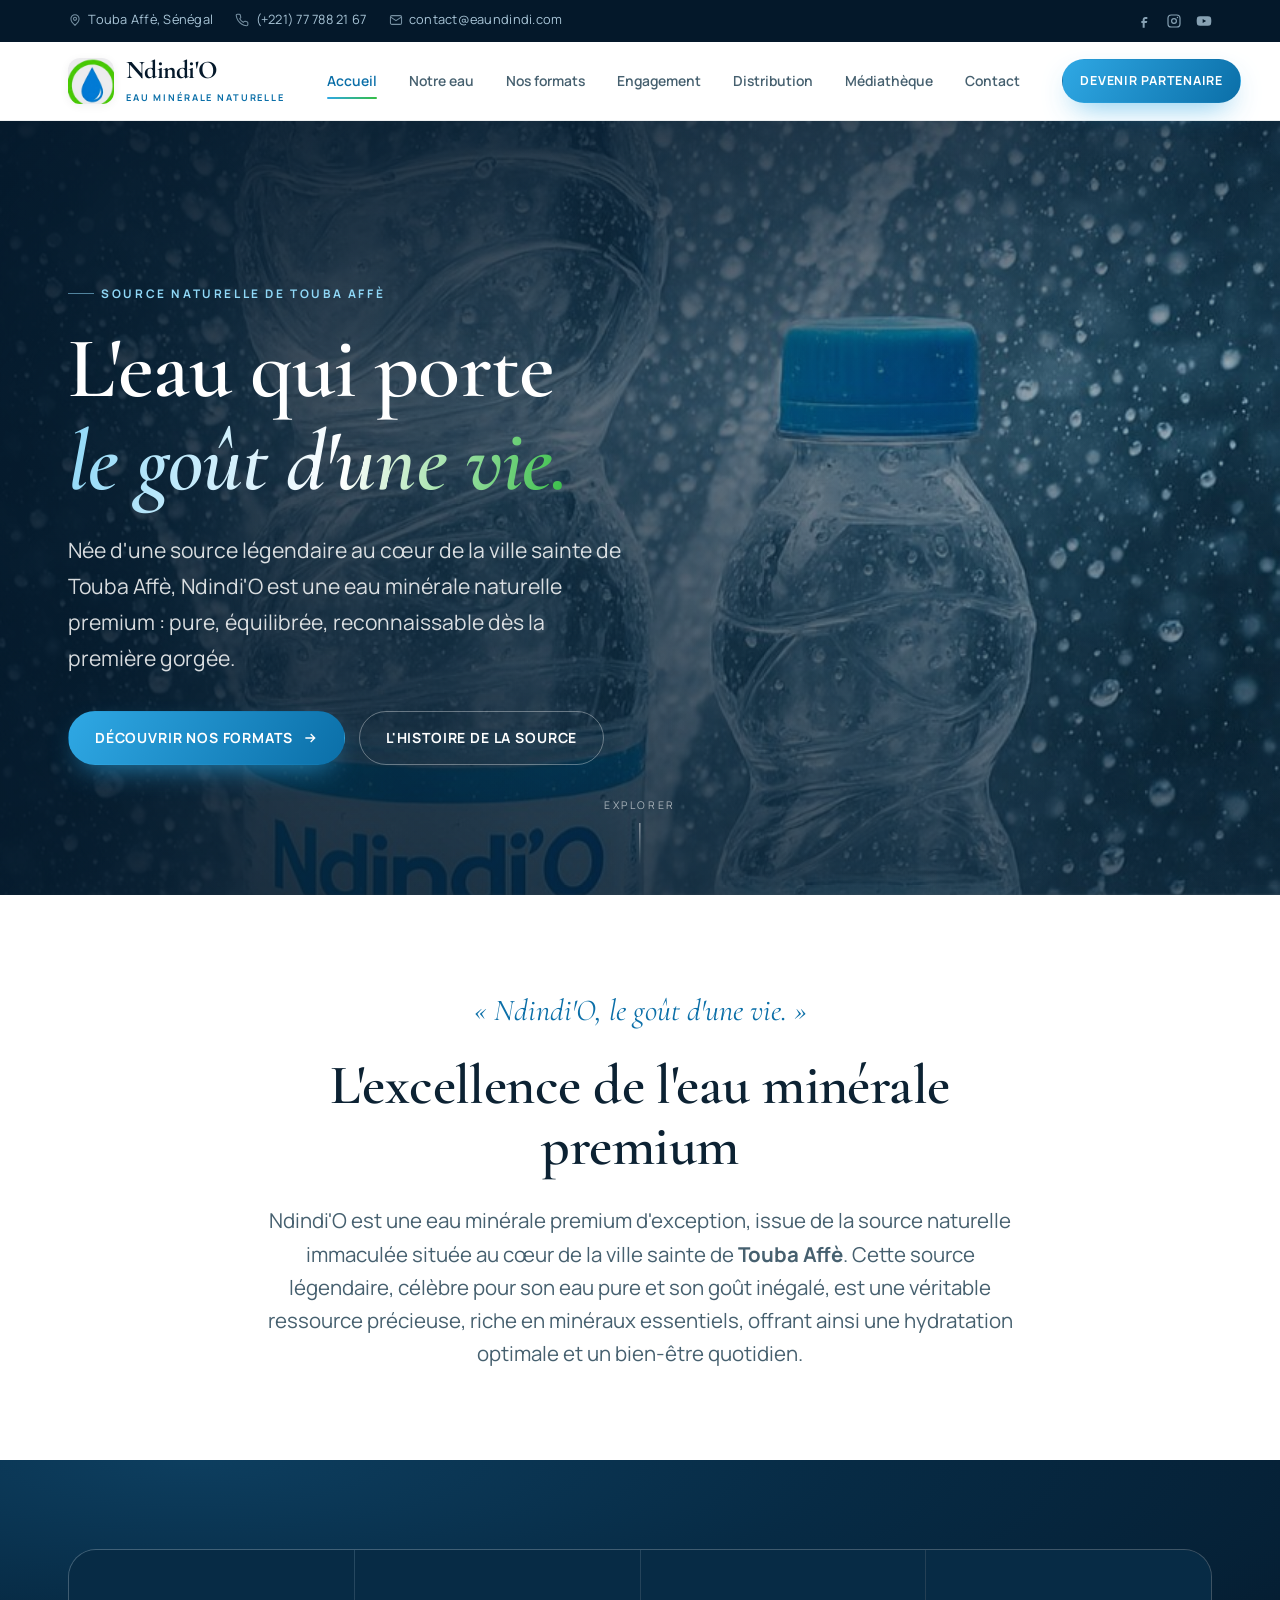
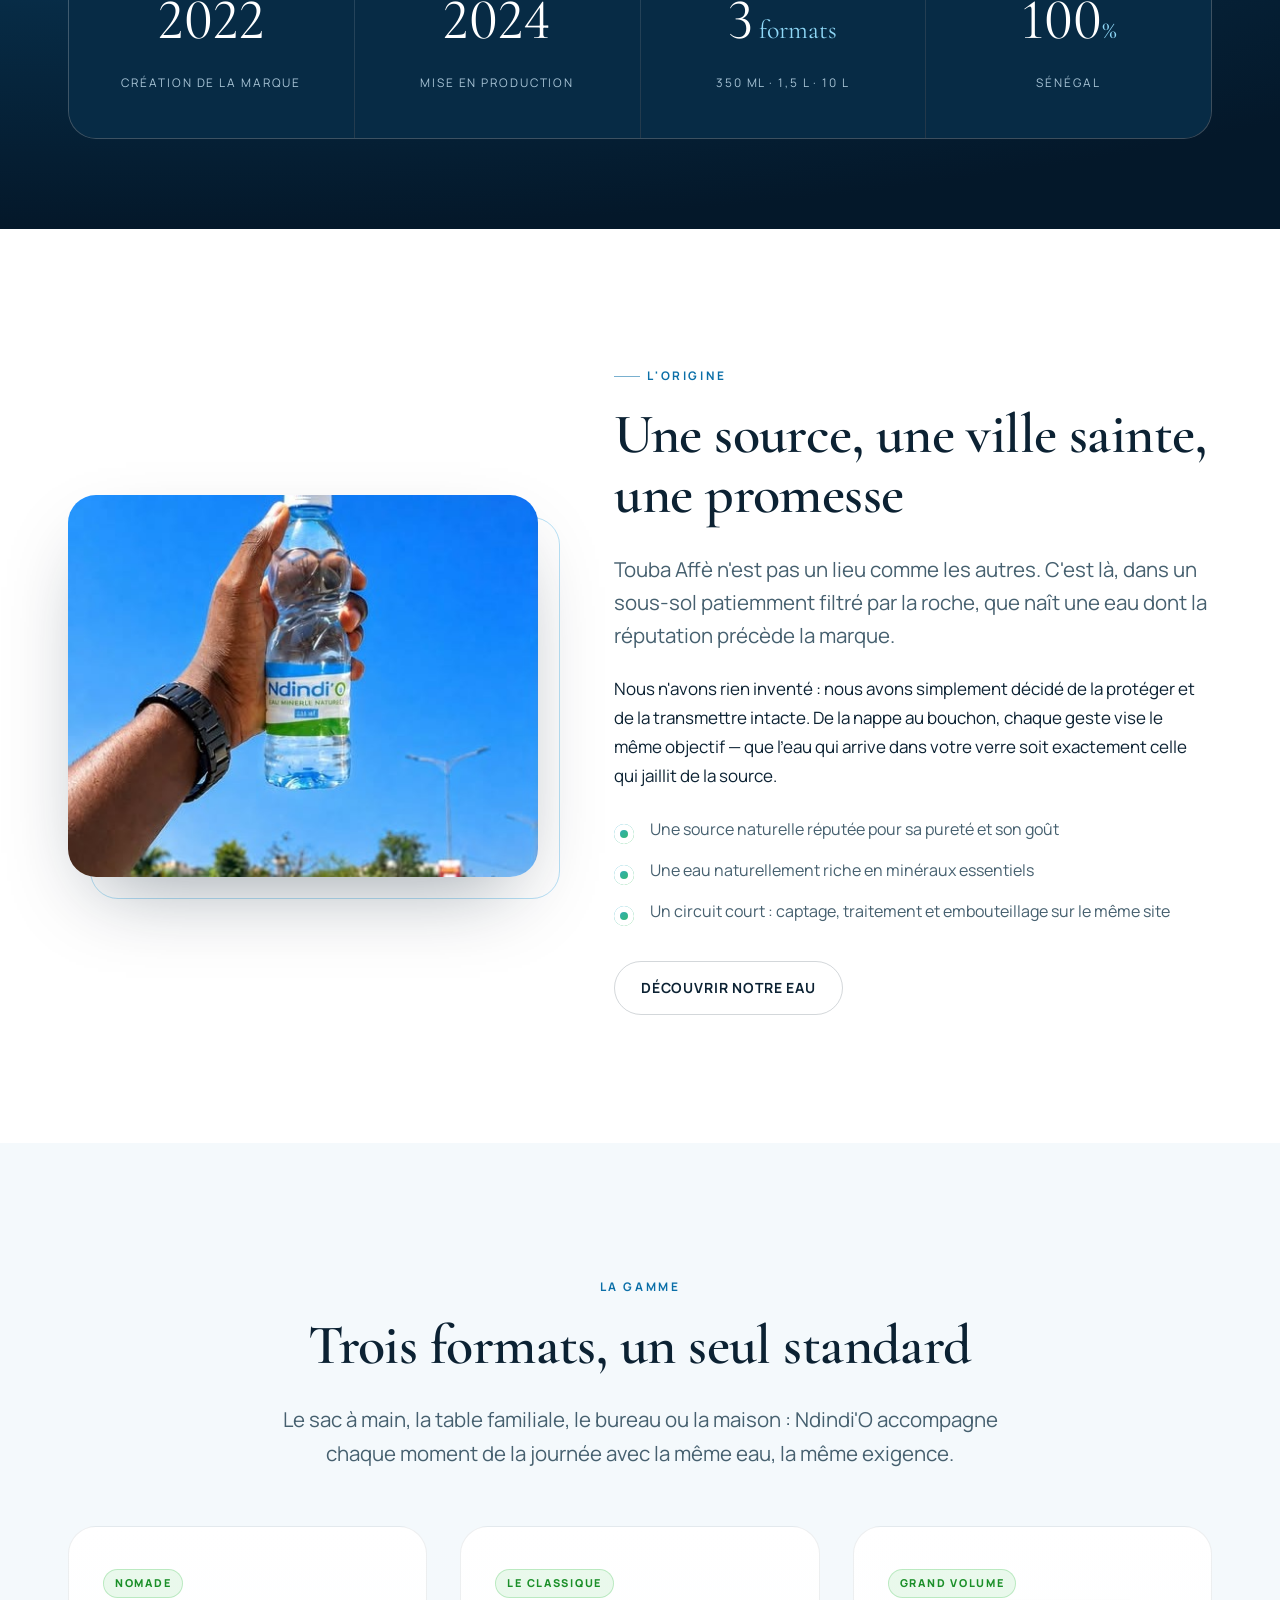
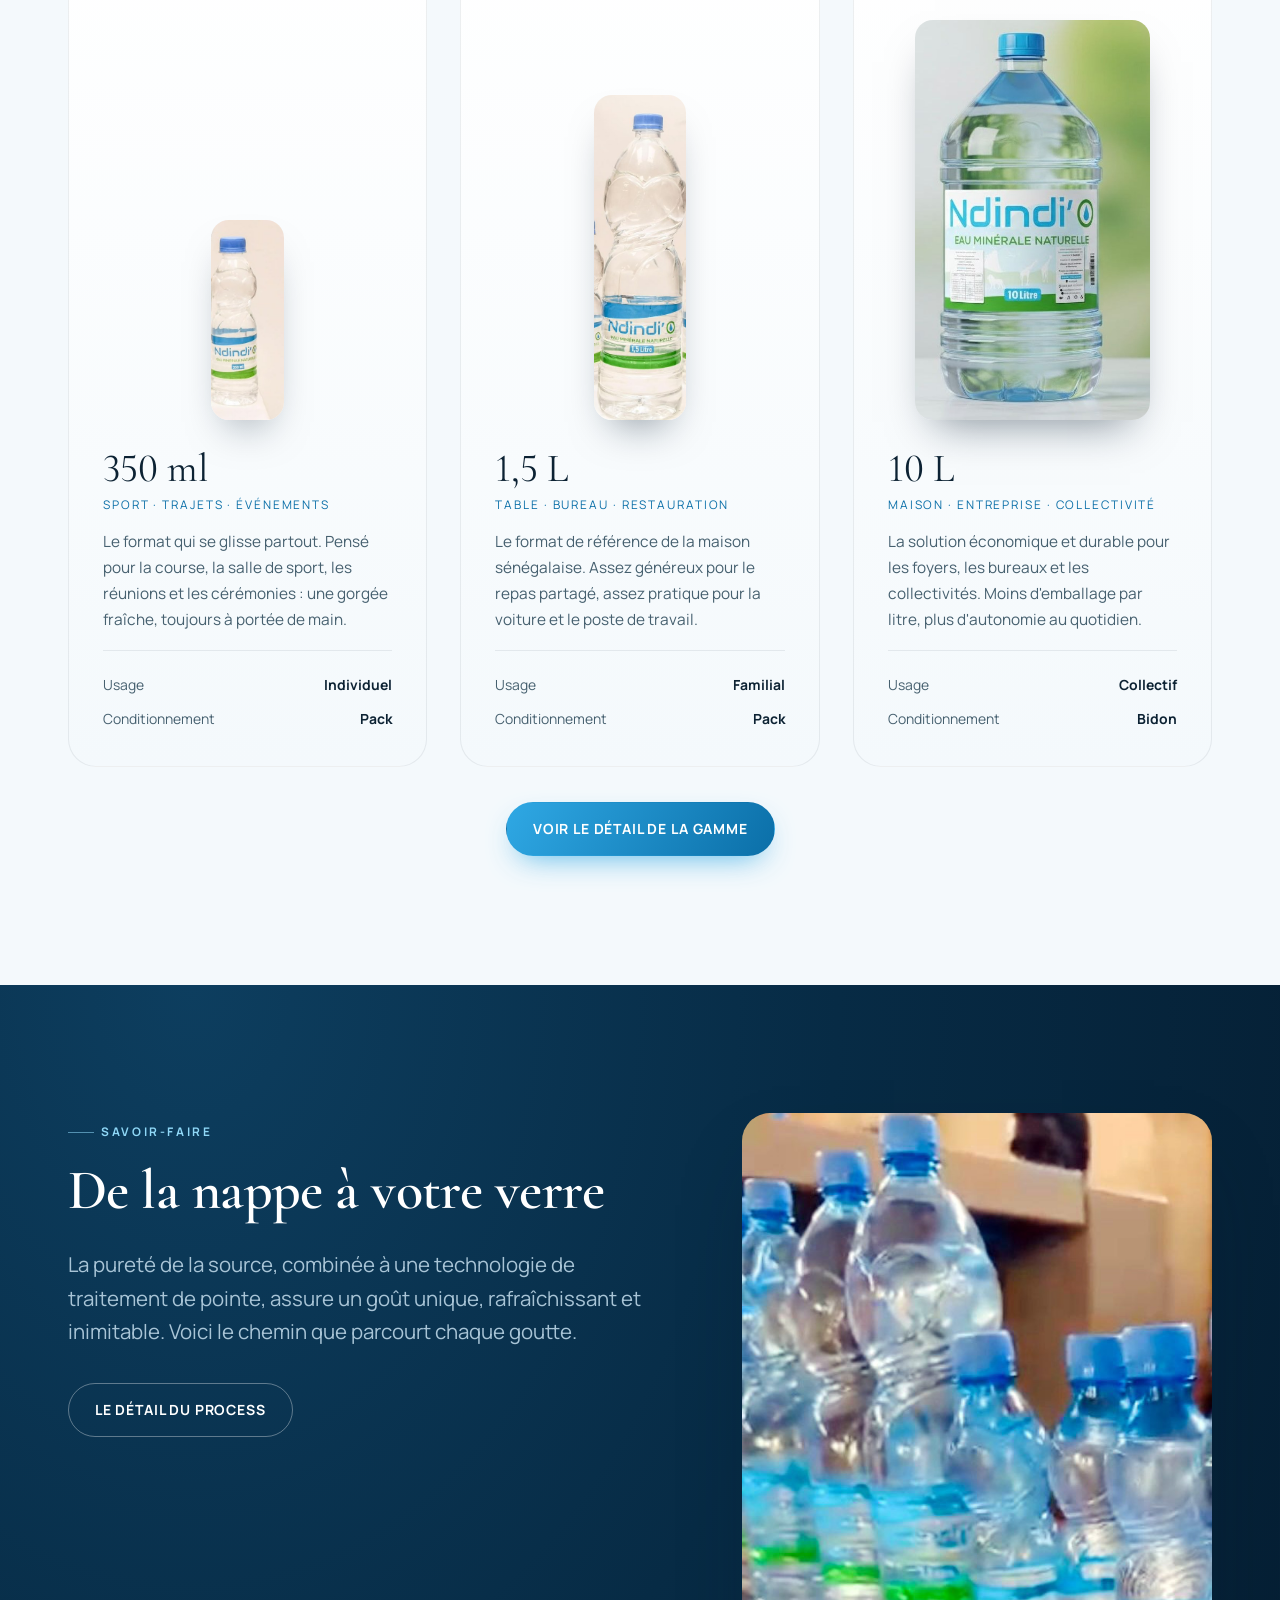
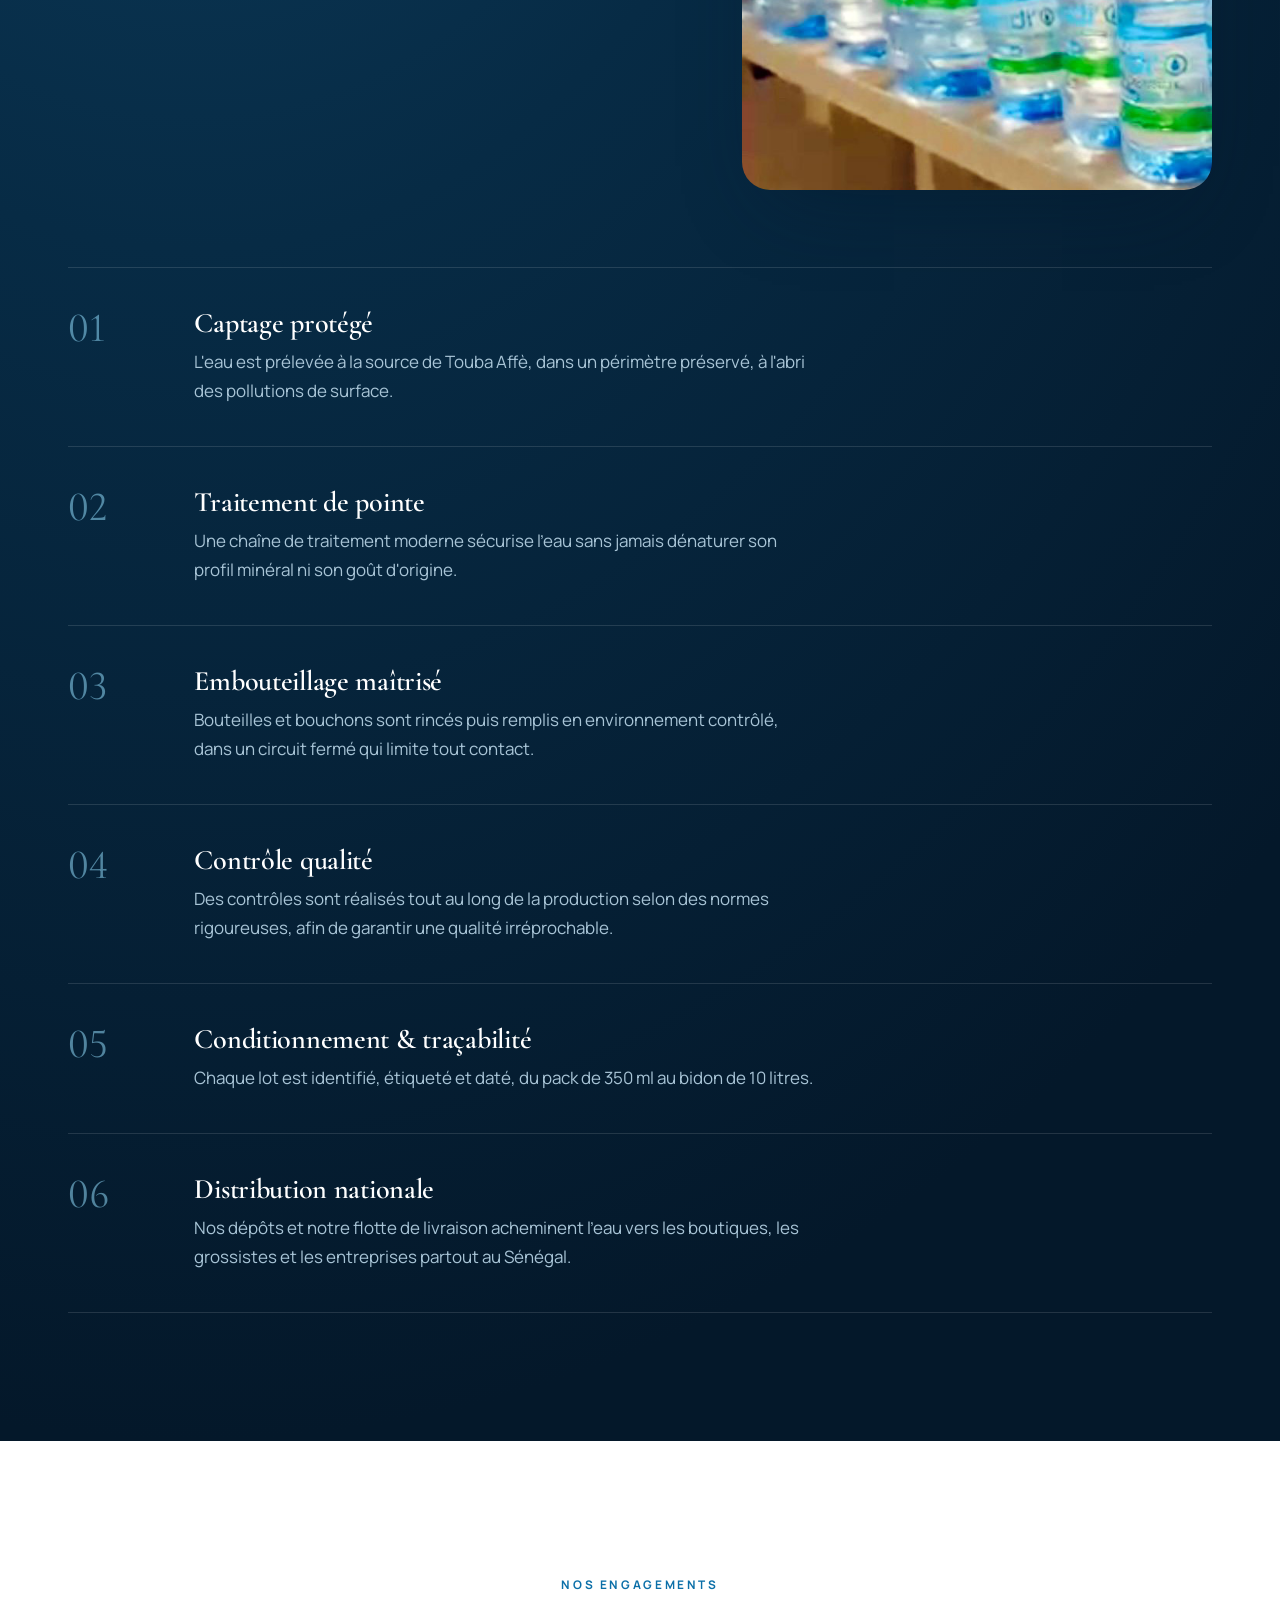
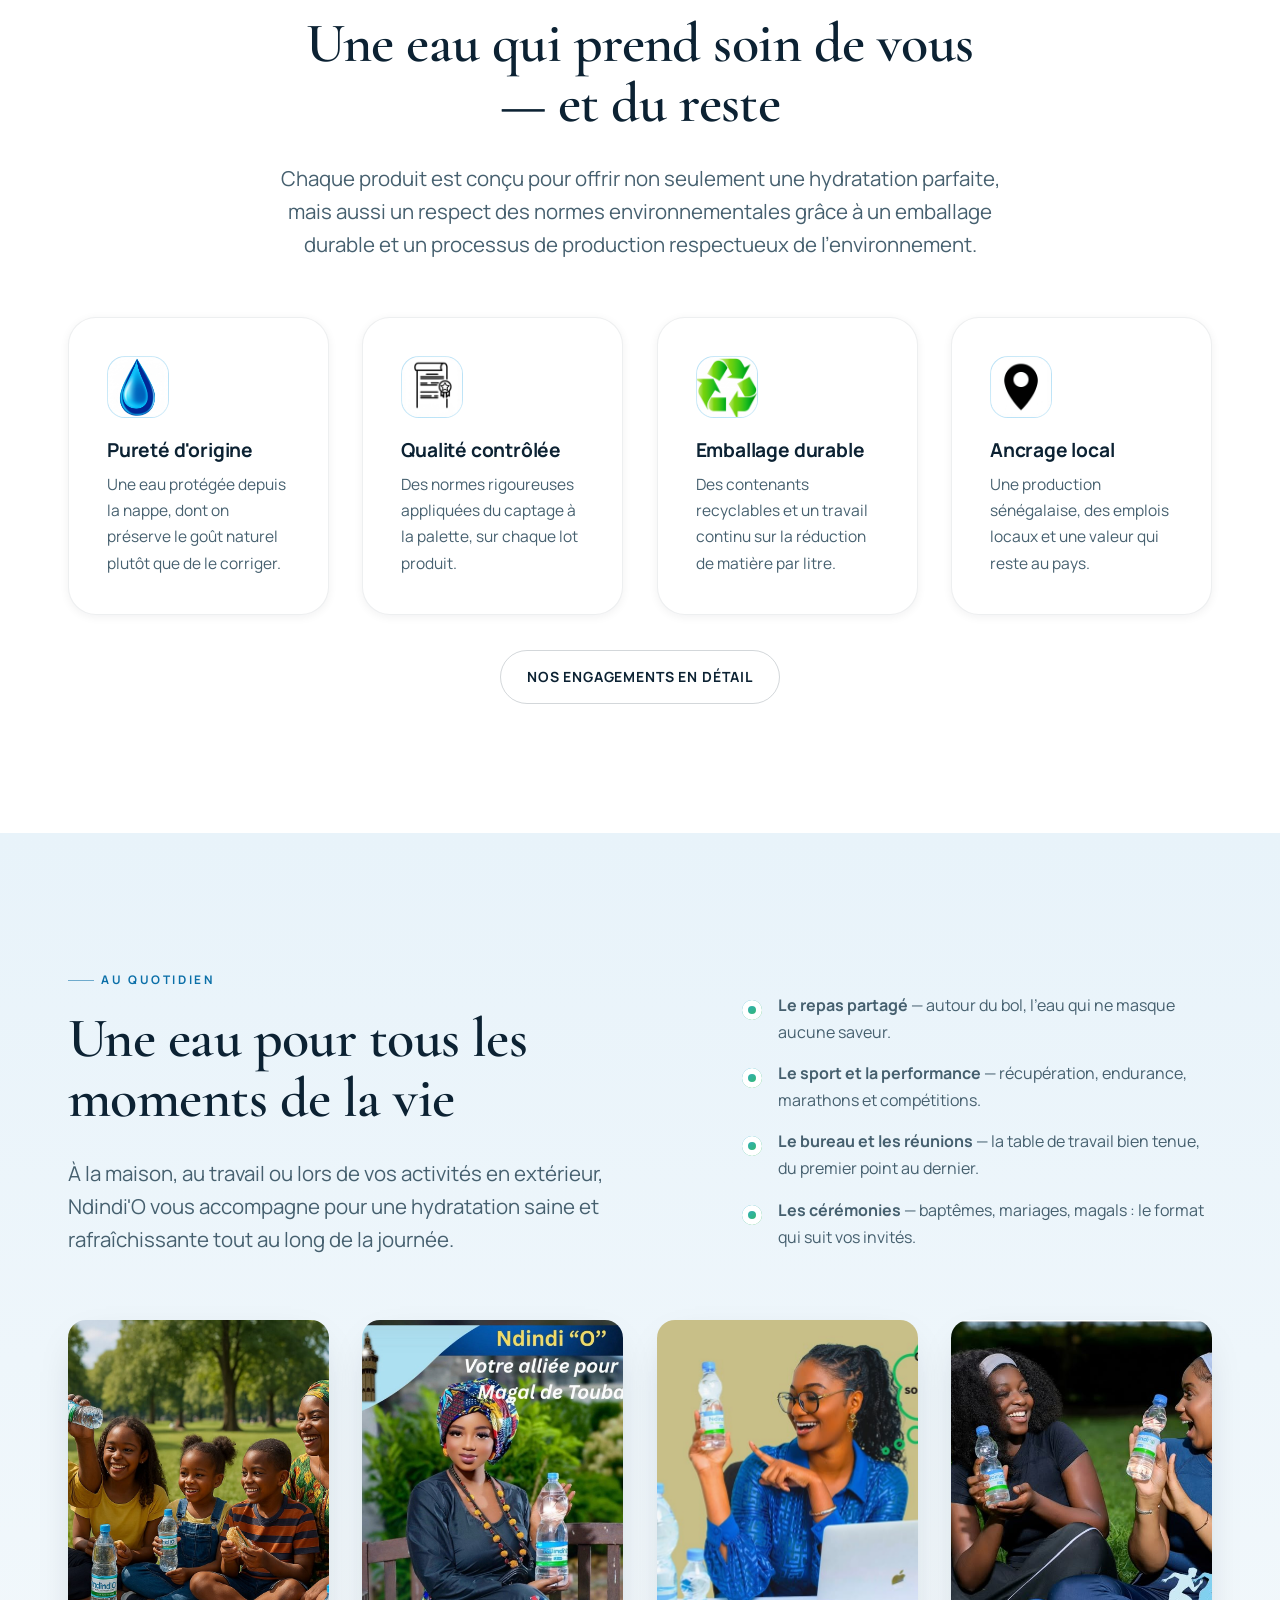
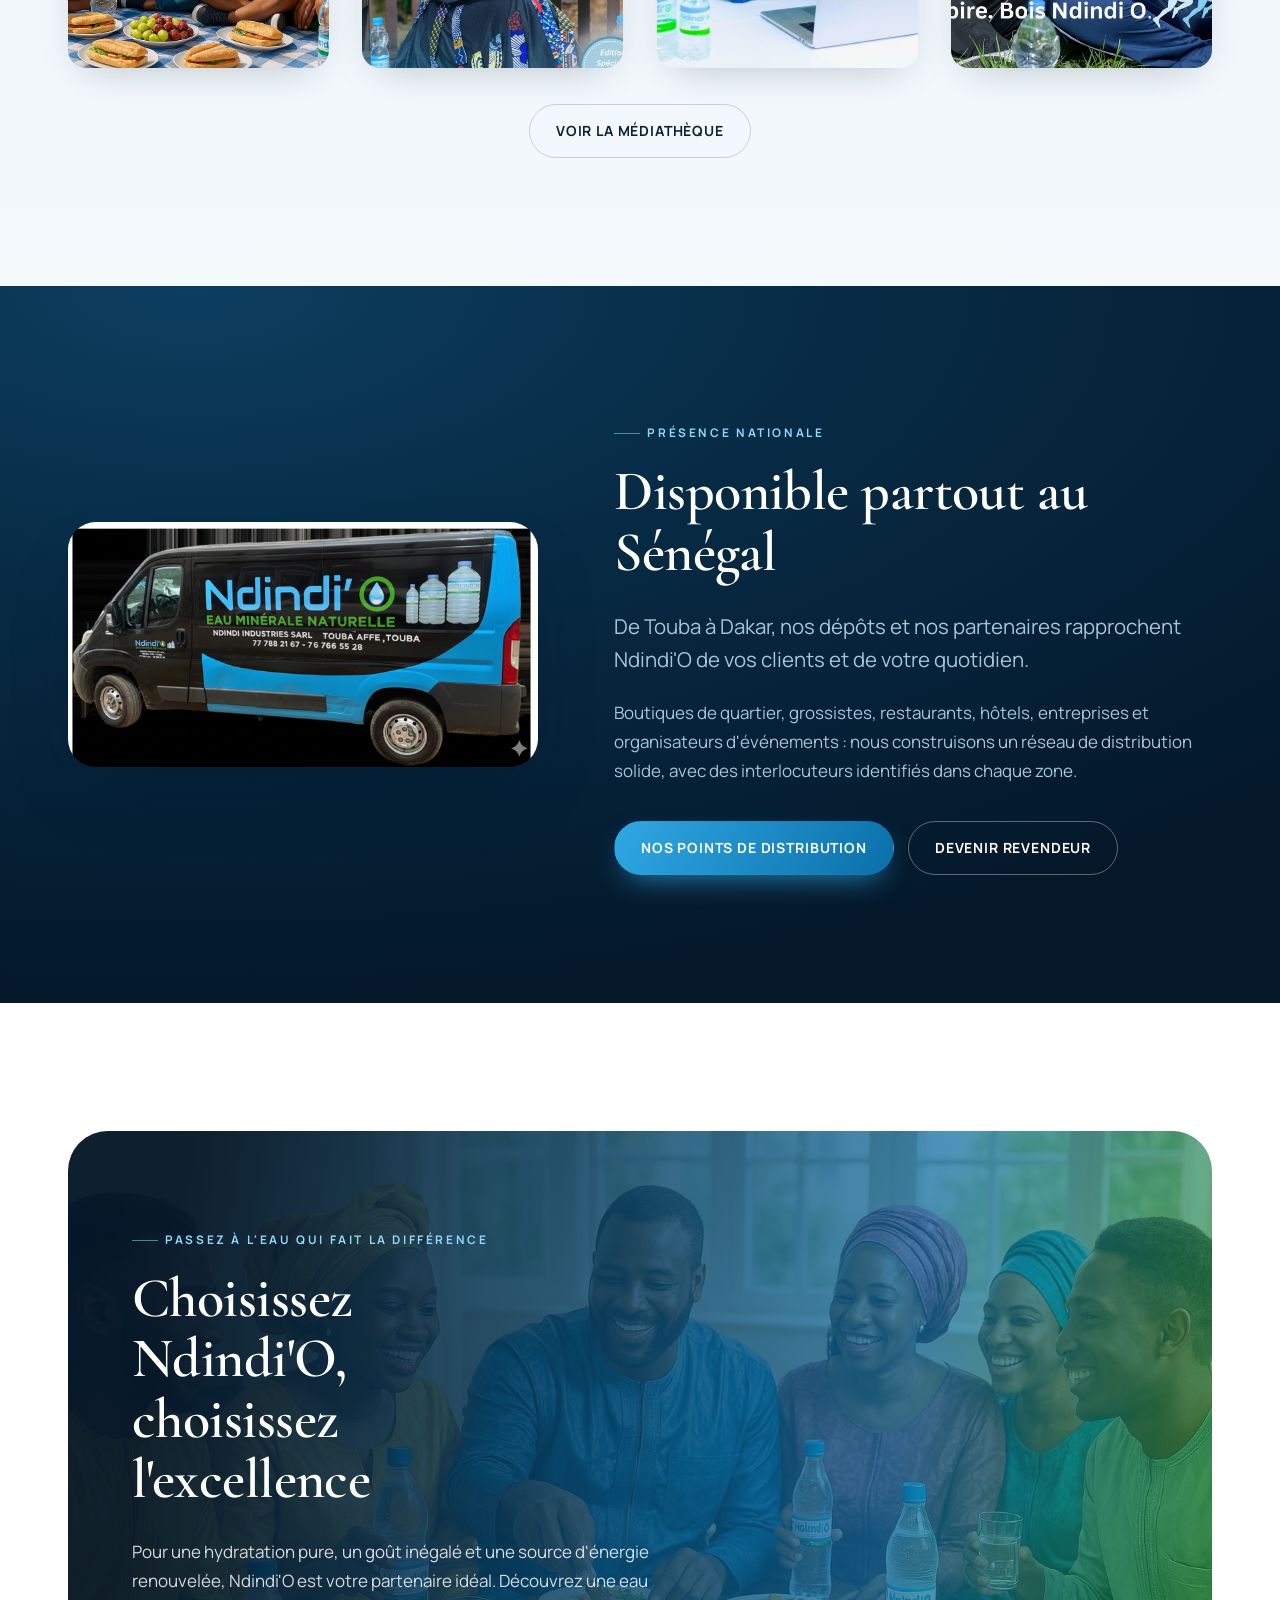
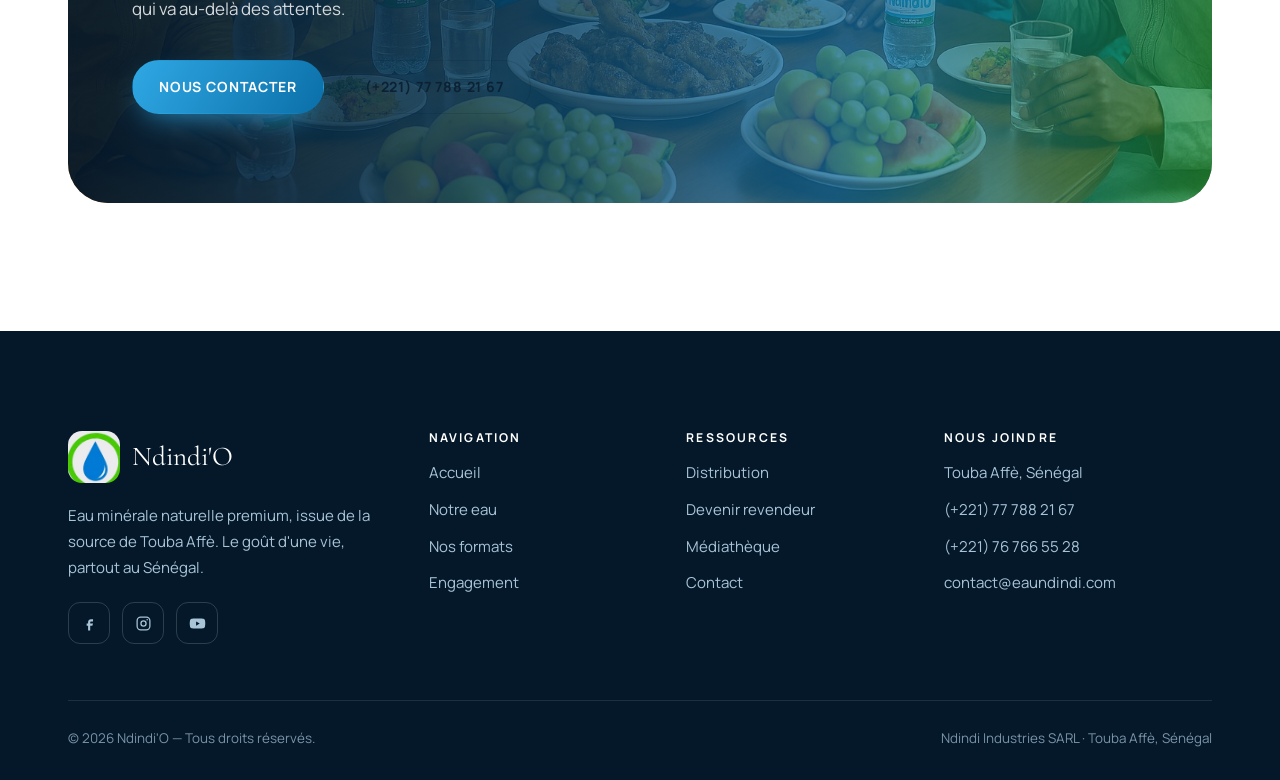
==== commit 2fb81dfa: "feat: nouveaux packshots, visuels de marque et videos Cartes de format : les decoupes de l'affiche K" ====
--- a/index.html
+++ b/index.html
@@ -14,7 +14,7 @@
 <meta property="og:image" content="assets/img/geyser.jpg">
 <meta name="theme-color" content="#04182A">
 <link rel="icon" href="assets/img/favicon.svg" type="image/svg+xml">
-<link rel="apple-touch-icon" href="assets/img/logo.jpg">
+<link rel="apple-touch-icon" href="assets/img/logo-ndindi.jpg">
 <link rel="preconnect" href="https://fonts.googleapis.com">
 <link rel="preconnect" href="https://fonts.gstatic.com" crossorigin>
 <link href="https://fonts.googleapis.com/css2?family=Cormorant+Garamond:ital,wght@0,400;0,600;0,700;1,400;1,600&family=Manrope:wght@400;500;600;700;800&display=swap" rel="stylesheet">
@@ -41,7 +41,7 @@
 <header class="site-header">
   <nav class="container nav" aria-label="Navigation principale">
     <a class="brand" href="index.html">
-      <img src="assets/img/logo.jpg" alt="Logo Ndindi'O">
+      <img src="assets/img/logo-ndindi.jpg" alt="Logo Ndindi'O">
       <span><span class="brand__name">Ndindi'O</span><span class="brand__tag">Eau minérale naturelle</span></span>
     </a>
     <div class="nav__links">
@@ -150,7 +150,7 @@
     <div class="grid grid-3">
       <article class="product reveal">
         <span class="product__badge">Nomade</span>
-        <div class="product__shot" style="--shot-h:215px"><img loading="lazy" decoding="async" src="assets/img/produit-350.jpg" alt="Bouteille Ndindi'O 350 ml"></div>
+        <div class="product__shot" style="--shot-h:200px"><img loading="lazy" decoding="async" src="assets/img/produit-350.jpg" alt="Bouteille Ndindi'O 350 ml"></div>
         <div class="product__vol">350 ml</div>
         <div class="product__use">Sport · Trajets · Événements</div>
         <p>Le format qui se glisse partout. Pensé pour la course, la salle de sport, les réunions et les cérémonies&nbsp;: une gorgée fraîche, toujours à portée de main.</p>
@@ -162,7 +162,7 @@
 
       <article class="product reveal" data-delay="1">
         <span class="product__badge">Le classique</span>
-        <div class="product__shot" style="--shot-h:255px"><img loading="lazy" decoding="async" src="assets/img/produit-15l.jpg" alt="Bouteille Ndindi'O 1,5 litre"></div>
+        <div class="product__shot" style="--shot-h:325px"><img loading="lazy" decoding="async" src="assets/img/produit-15l.jpg" alt="Bouteille Ndindi'O 1,5 litre"></div>
         <div class="product__vol">1,5 L</div>
         <div class="product__use">Table · Bureau · Restauration</div>
         <p>Le format de référence de la maison sénégalaise. Assez généreux pour le repas partagé, assez pratique pour la voiture et le poste de travail.</p>
@@ -291,13 +291,13 @@
         <img loading="lazy" decoding="async" src="assets/img/pique-nique.jpg" alt="Famille partageant un pique-nique avec des bouteilles Ndindi'O" style="aspect-ratio:3/4;object-fit:cover">
       </figure>
       <figure class="reveal" data-delay="1" style="margin:0;border-radius:var(--r-m);overflow:hidden;box-shadow:var(--sh-m)">
-        <img loading="lazy" decoding="async" src="assets/img/athlete-1.jpg" alt="Athlète s'hydratant avec une bouteille Ndindi'O" style="aspect-ratio:3/4;object-fit:cover">
+        <img loading="lazy" decoding="async" src="assets/img/magal-touba.jpg" alt="Visuel Ndindi'O pour le Magal de Touba" style="aspect-ratio:3/4;object-fit:cover">
       </figure>
       <figure class="reveal" data-delay="2" style="margin:0;border-radius:var(--r-m);overflow:hidden;box-shadow:var(--sh-m)">
-        <img loading="lazy" decoding="async" src="assets/img/reunion.jpg" alt="Bouteilles Ndindi'O sur une table de réunion" style="aspect-ratio:3/4;object-fit:cover">
+        <img loading="lazy" decoding="async" src="assets/img/bureau-ndindi.jpg" alt="Jeune femme au bureau avec des bouteilles Ndindi'O" style="aspect-ratio:3/4;object-fit:cover">
       </figure>
       <figure class="reveal" data-delay="3" style="margin:0;border-radius:var(--r-m);overflow:hidden;box-shadow:var(--sh-m)">
-        <img loading="lazy" decoding="async" src="assets/img/ig-football.jpg" alt="Visuel Ndindi'O aux couleurs du football" style="aspect-ratio:3/4;object-fit:cover">
+        <img loading="lazy" decoding="async" src="assets/img/sport-duo.jpg" alt="Deux jeunes femmes s'hydratant après le sport" style="aspect-ratio:3/4;object-fit:cover">
       </figure>
     </div>
 
@@ -348,7 +348,7 @@
     <div class="footer-grid">
       <div>
         <div class="footer-brand">
-          <img loading="lazy" decoding="async" src="assets/img/logo.jpg" alt="Ndindi'O">
+          <img loading="lazy" decoding="async" src="assets/img/logo-ndindi.jpg" alt="Ndindi'O">
           <span>Ndindi'O</span>
         </div>
         <p>Eau minérale naturelle premium, issue de la source de Touba Affè. Le goût d'une vie, partout au Sénégal.</p>
--- a/assets/css/style.css
+++ b/assets/css/style.css
@@ -684,6 +684,28 @@
   transition: opacity .4s var(--ease), transform .4s var(--ease);
 }
 .gallery figure:hover figcaption { opacity: 1; transform: none; }
+
+/* Vidéos de la médiathèque */
+.video-item { margin: 0; }
+.video-item video {
+  width: 100%;
+  display: block;
+  background: #04182A;
+  border-radius: var(--r-m);
+  box-shadow: var(--sh-m);
+}
+.video-item figcaption {
+  margin-top: 16px;
+  font-size: .93rem;
+  color: var(--text-soft);
+  line-height: 1.55;
+}
+.video-item figcaption strong {
+  display: block;
+  font-size: 1.02rem;
+  color: var(--text);
+  margin-bottom: 3px;
+}
 
 .filters { display: flex; flex-wrap: wrap; gap: 10px; margin-bottom: 40px; }
 .filter {
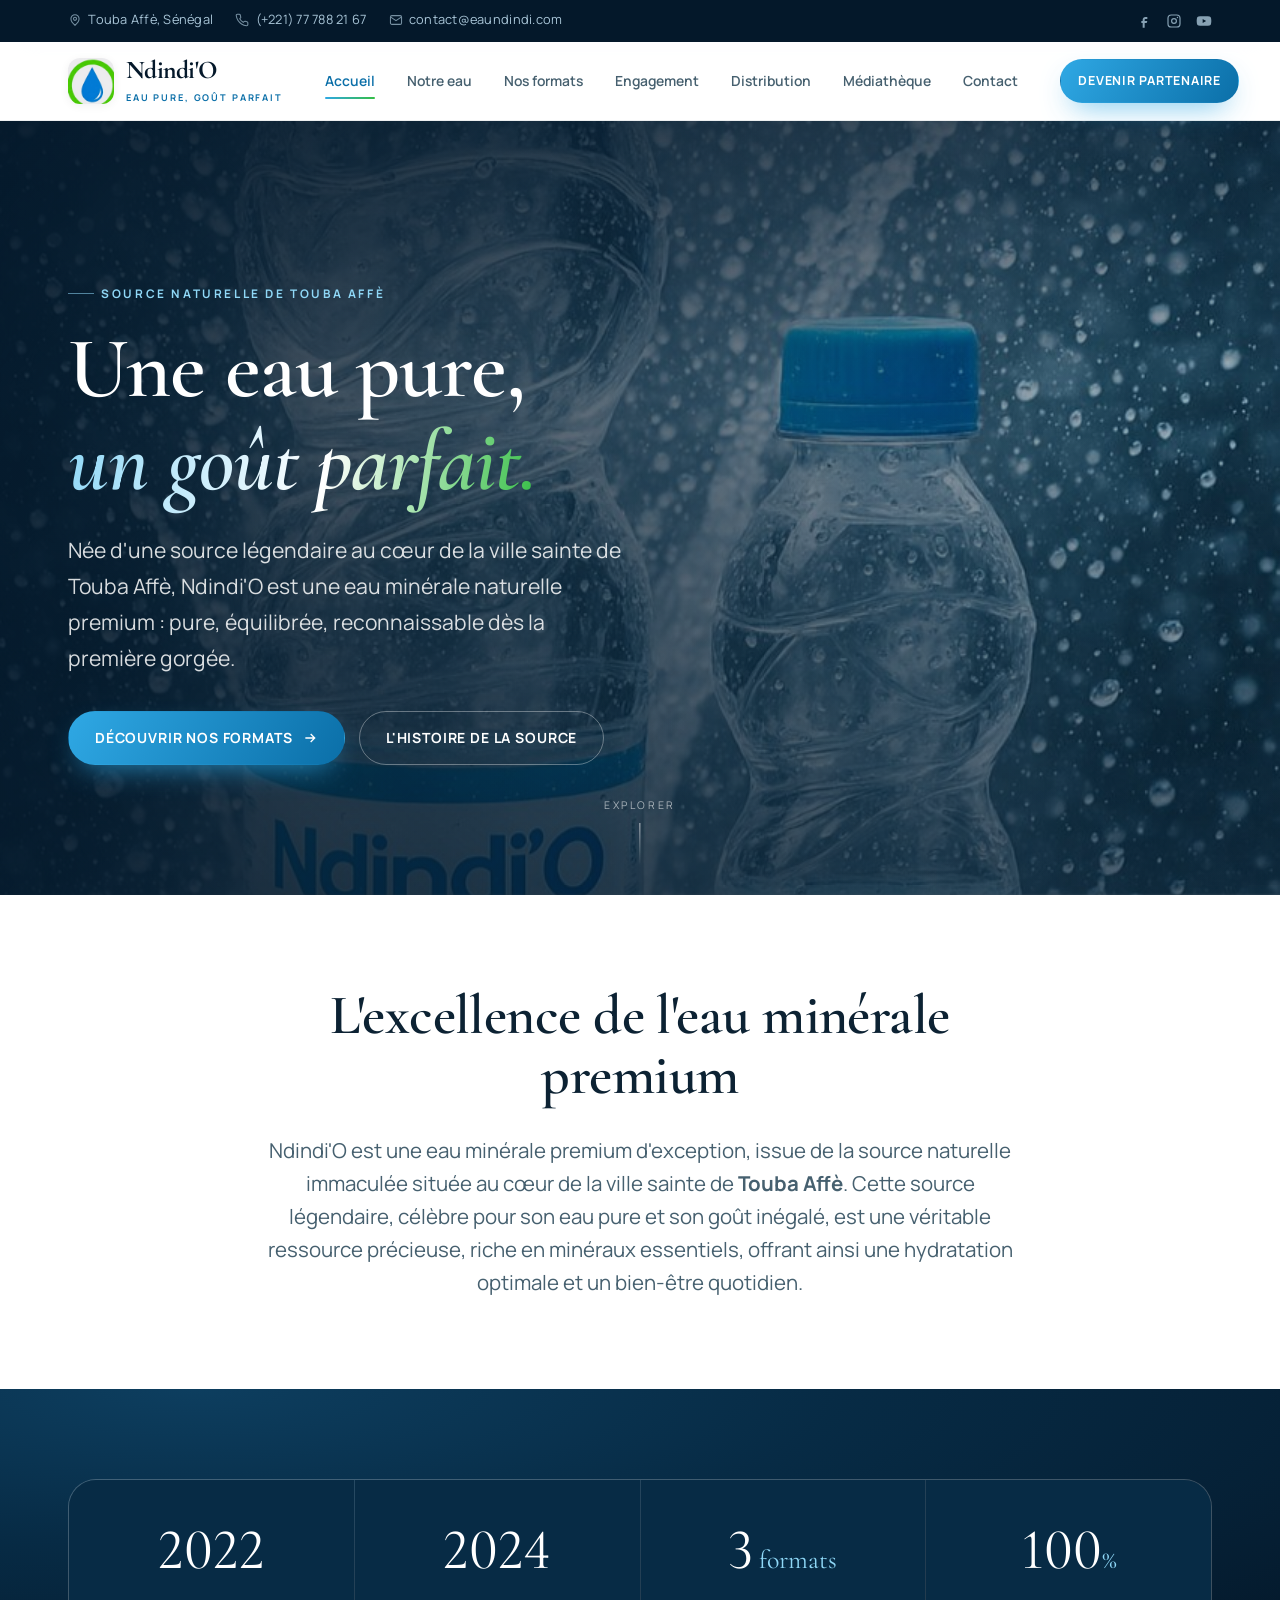
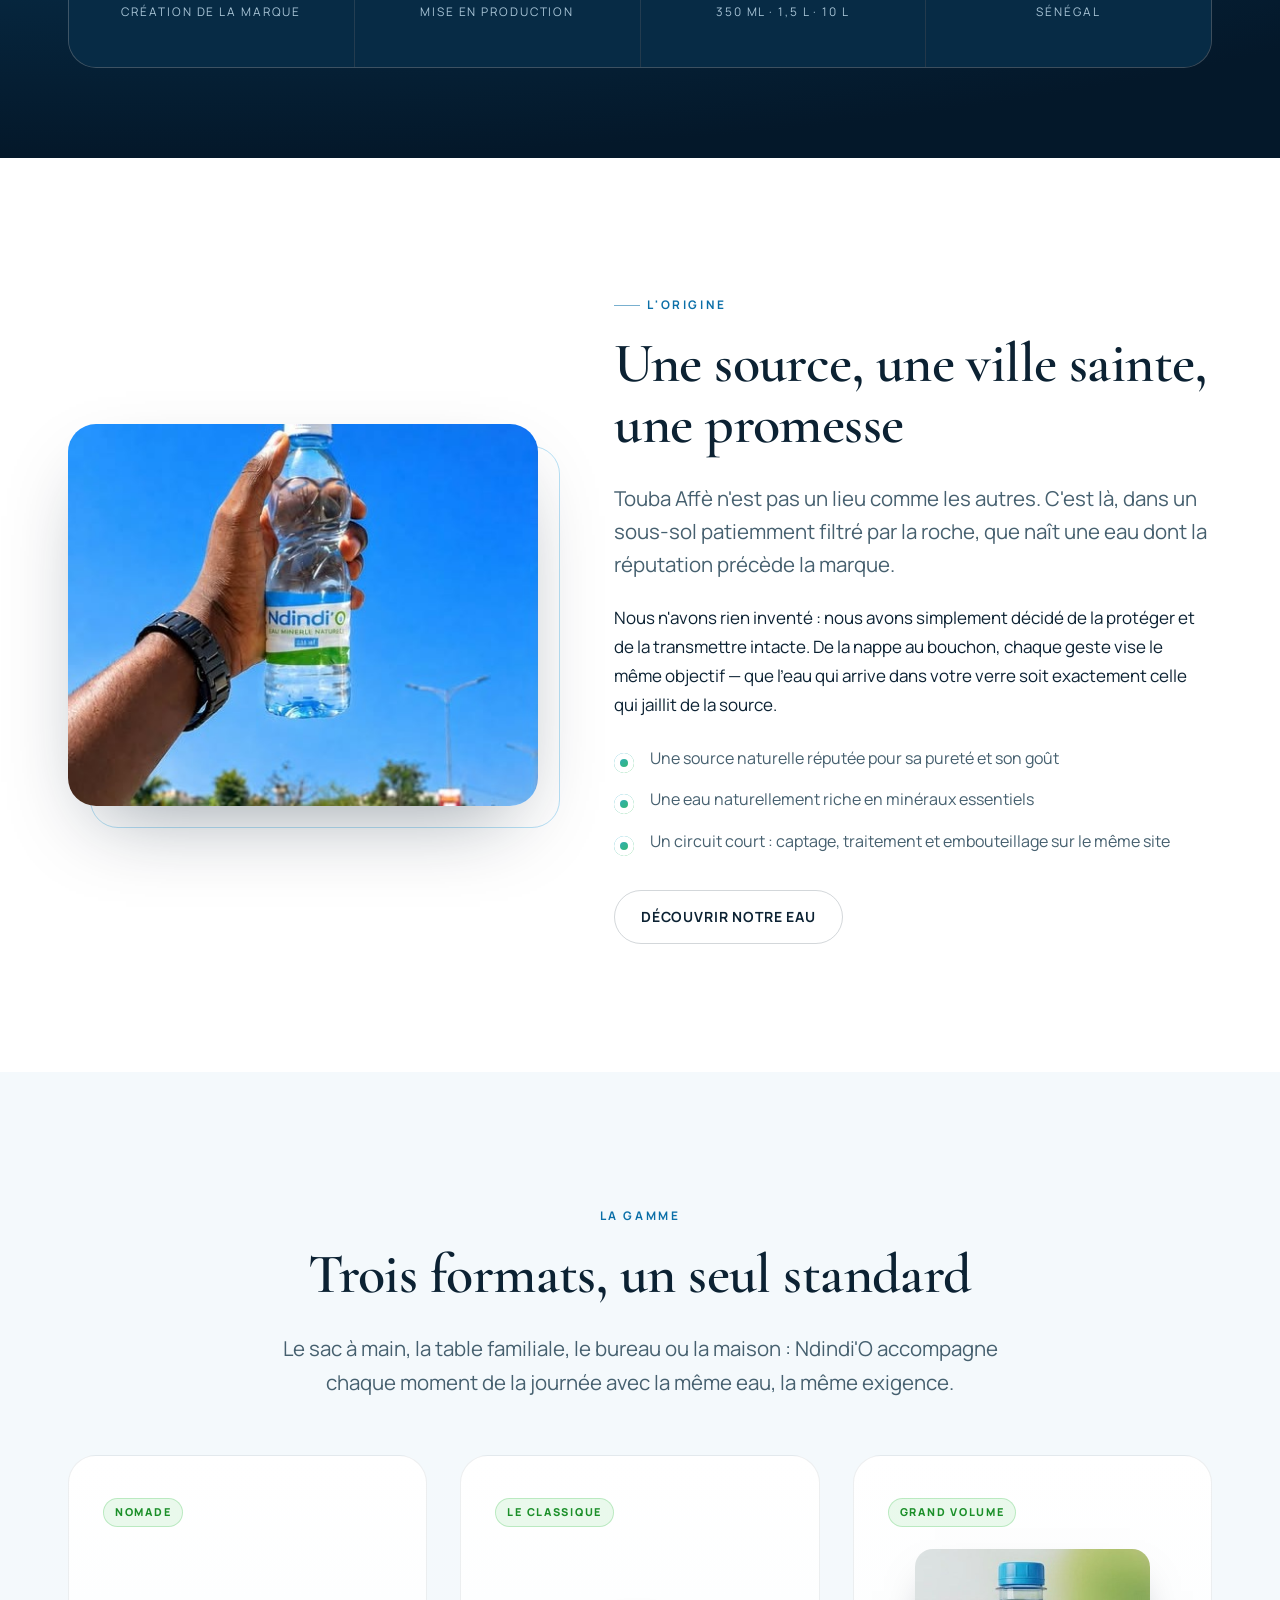
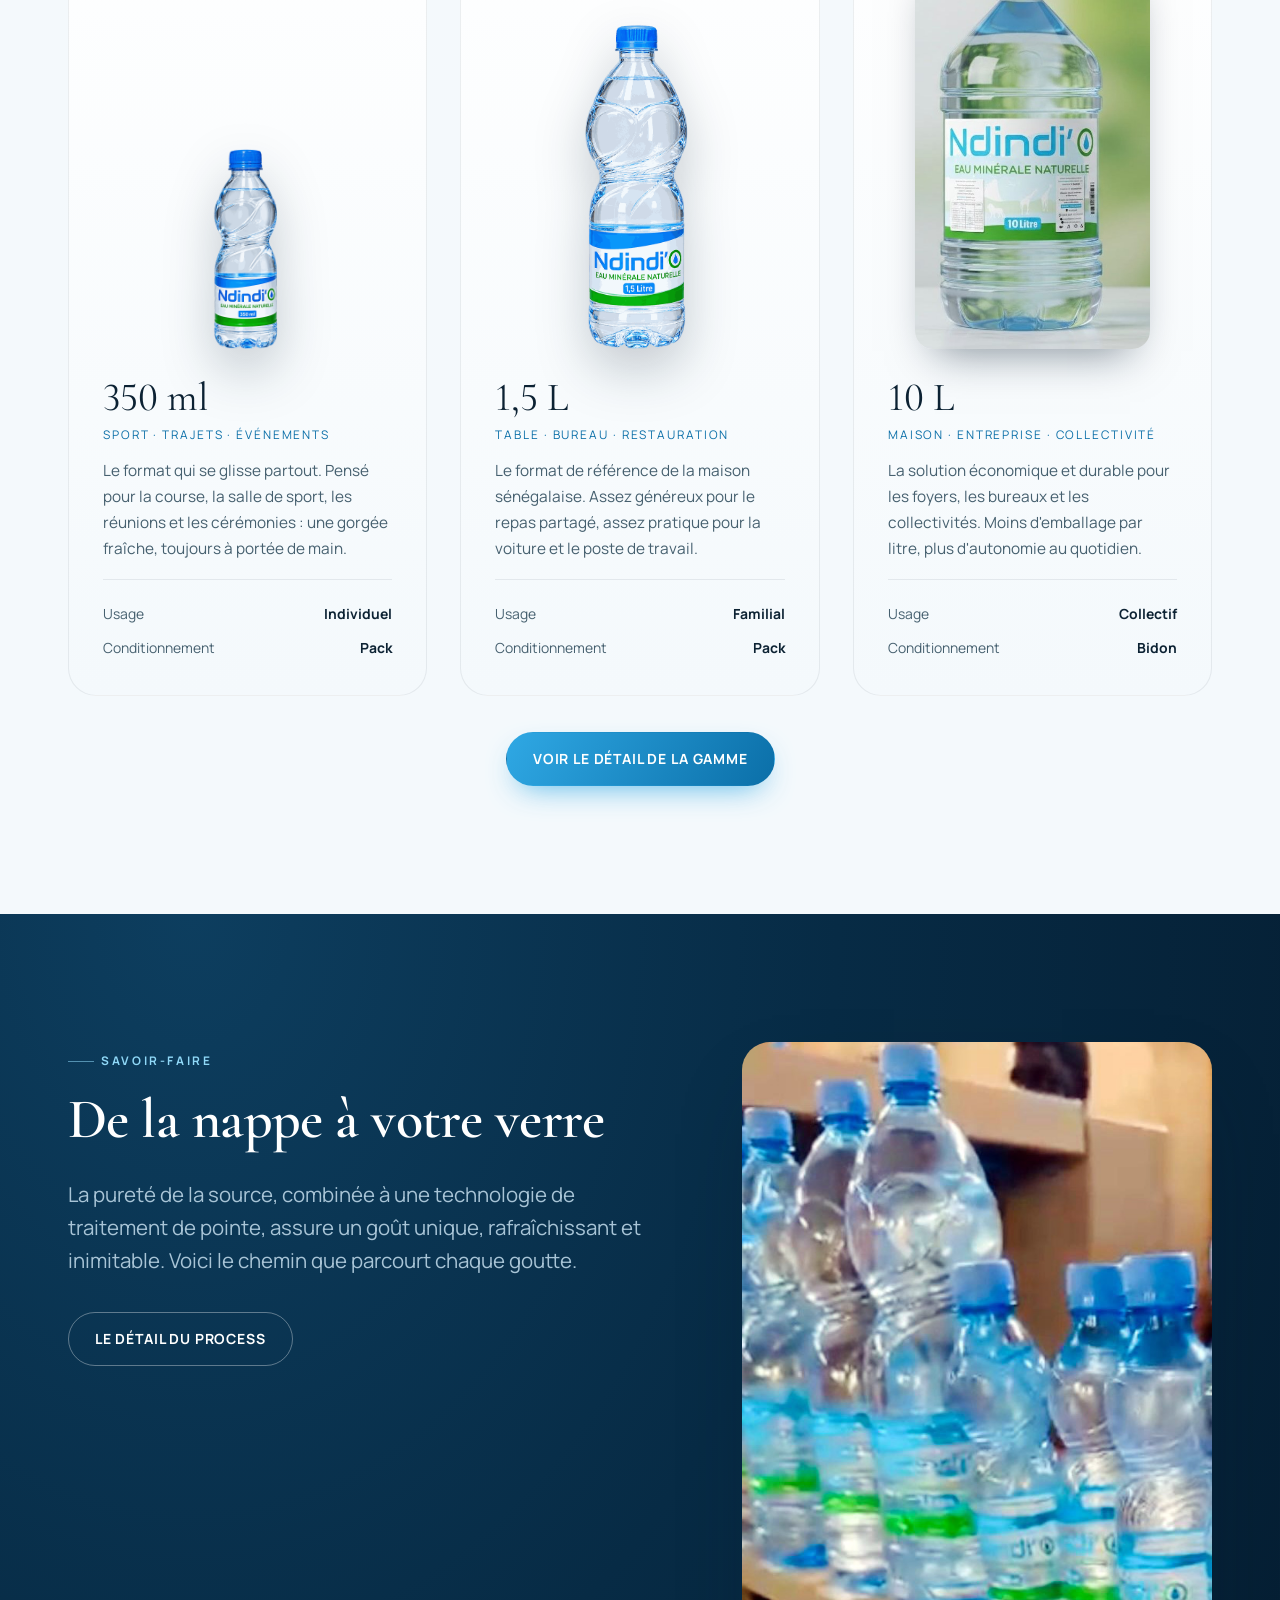
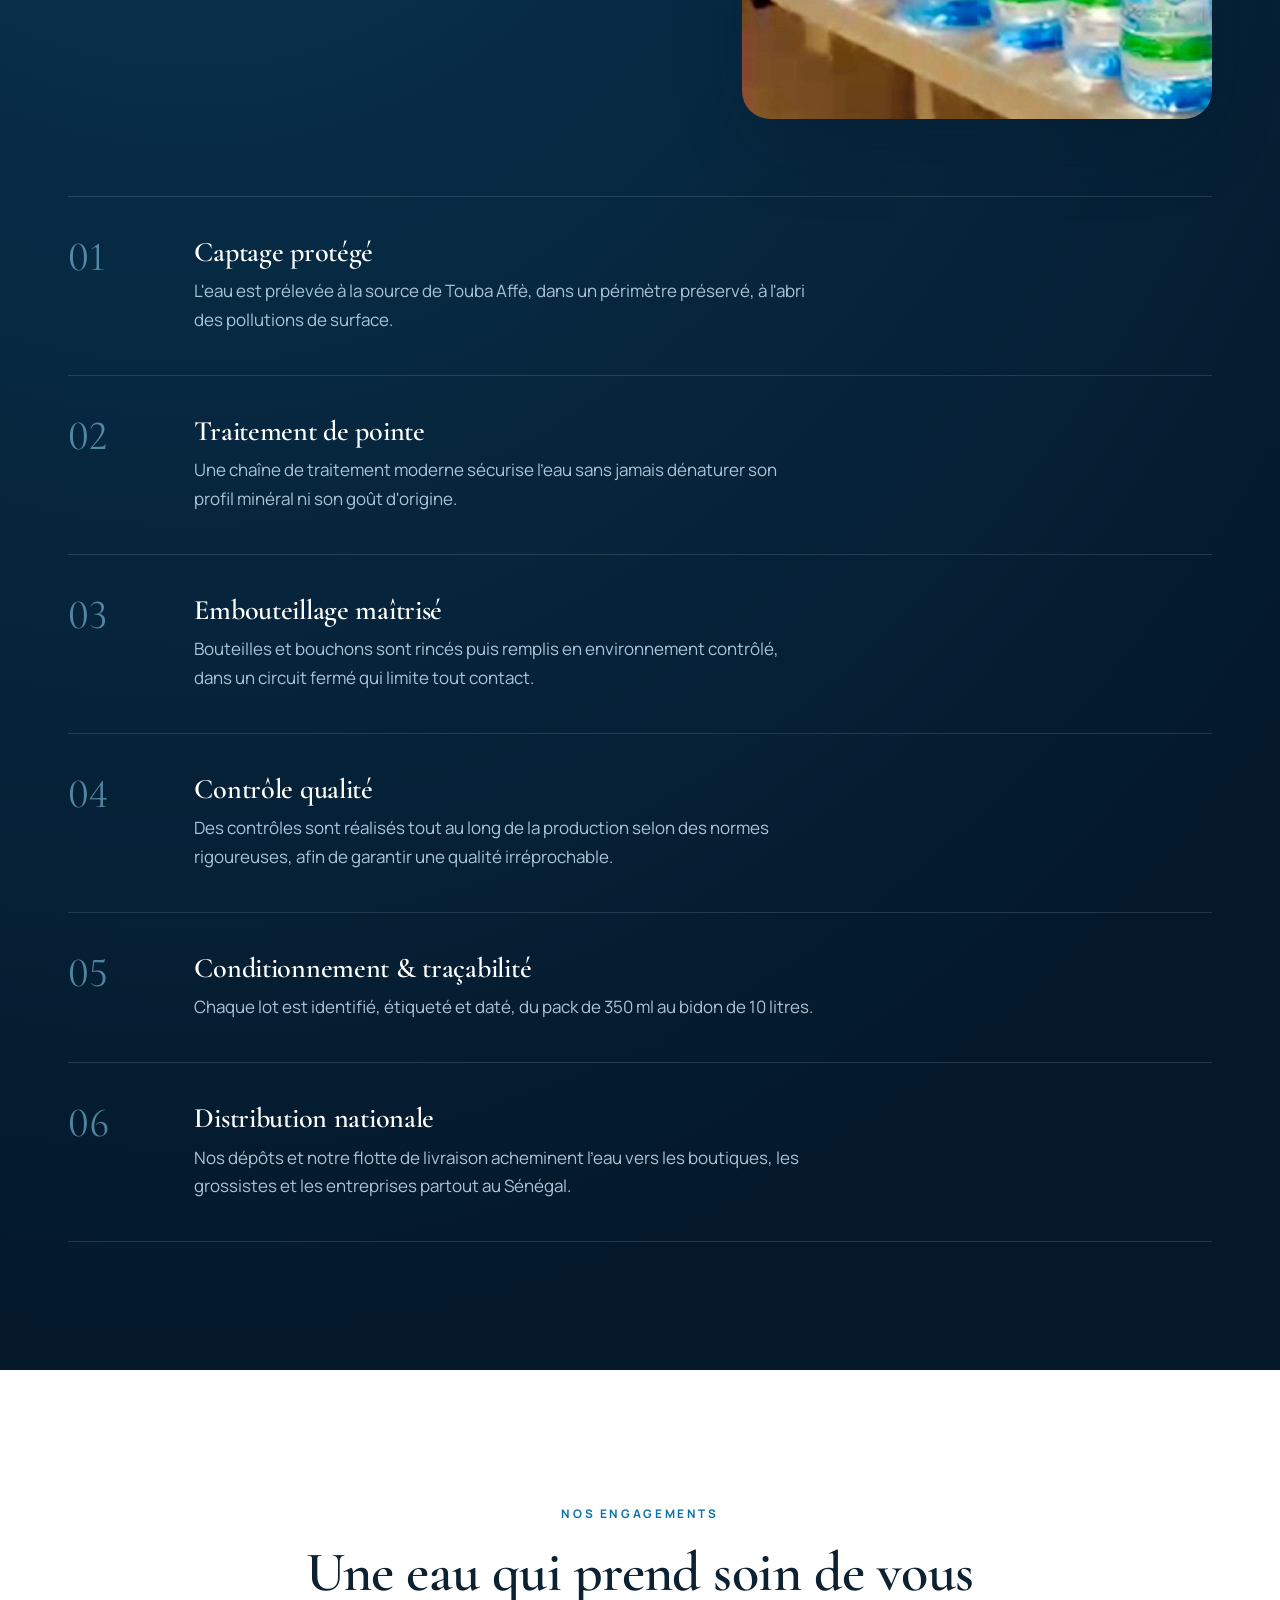
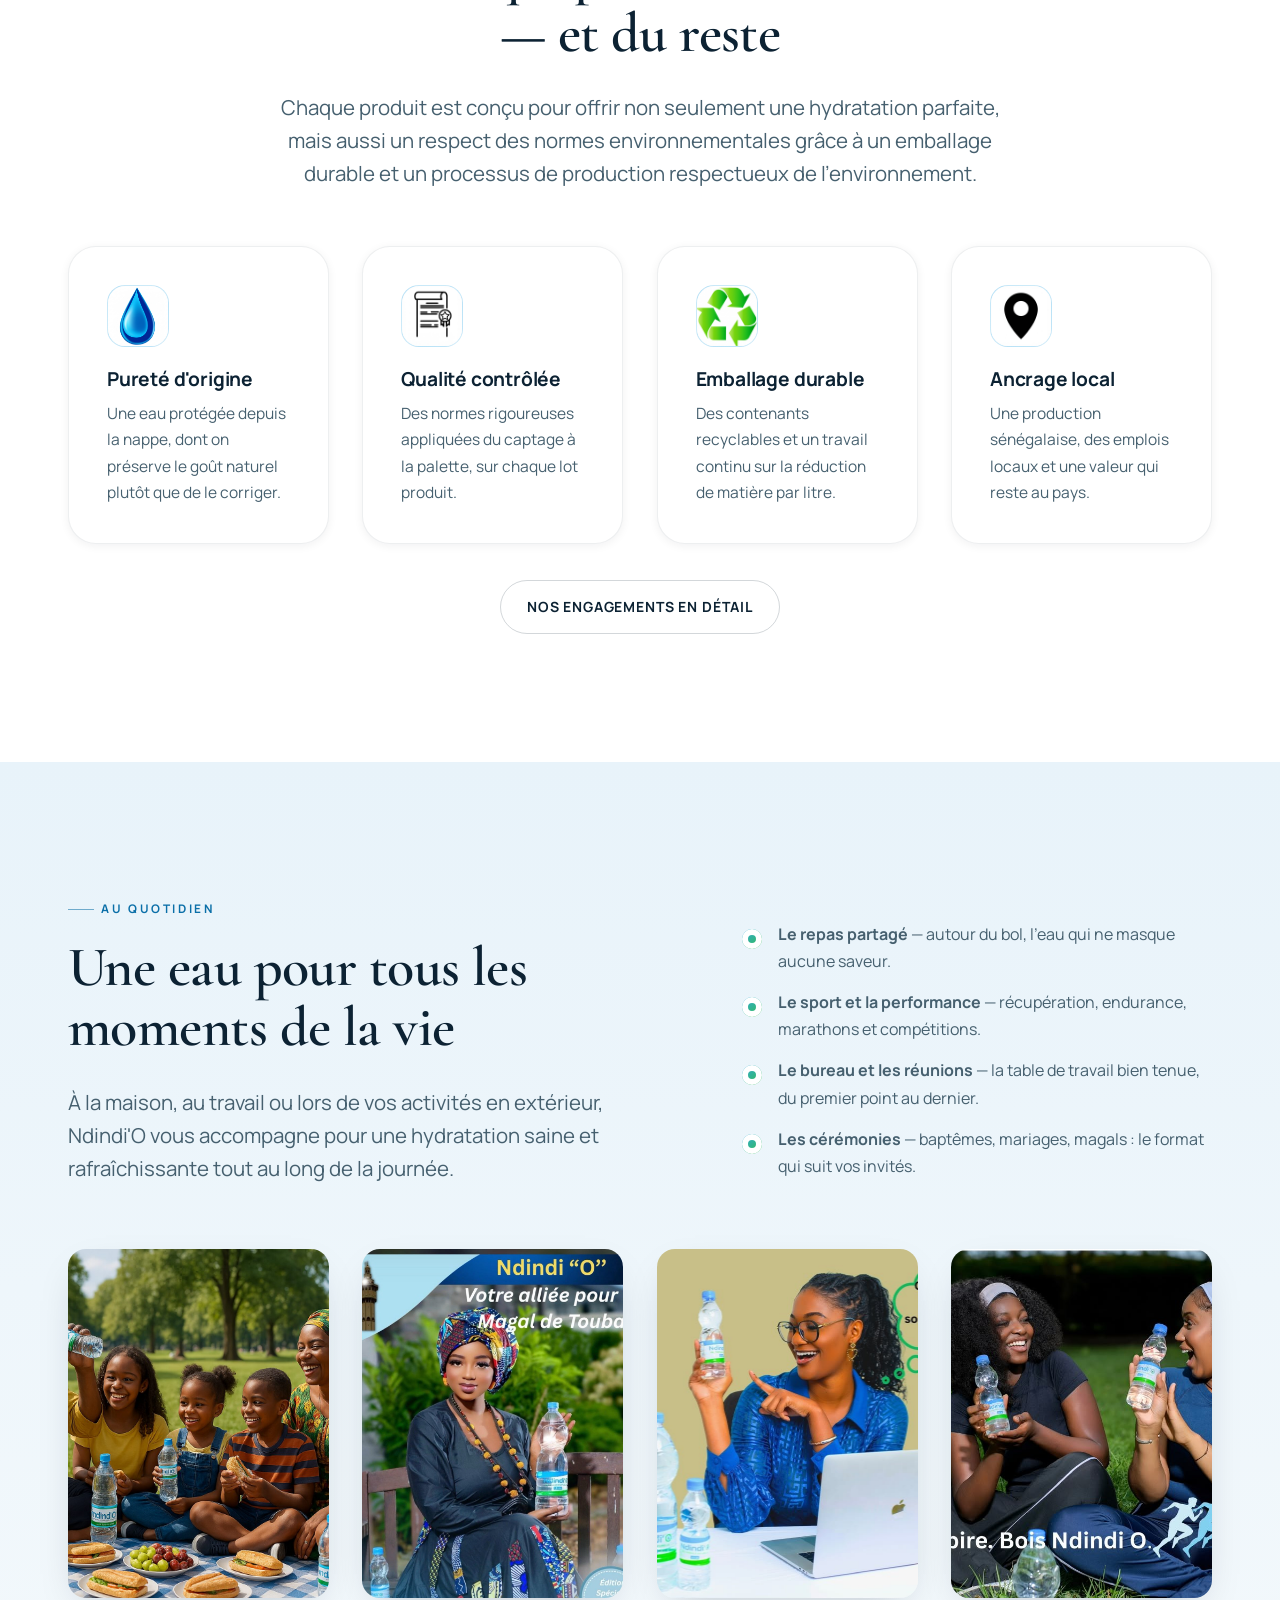
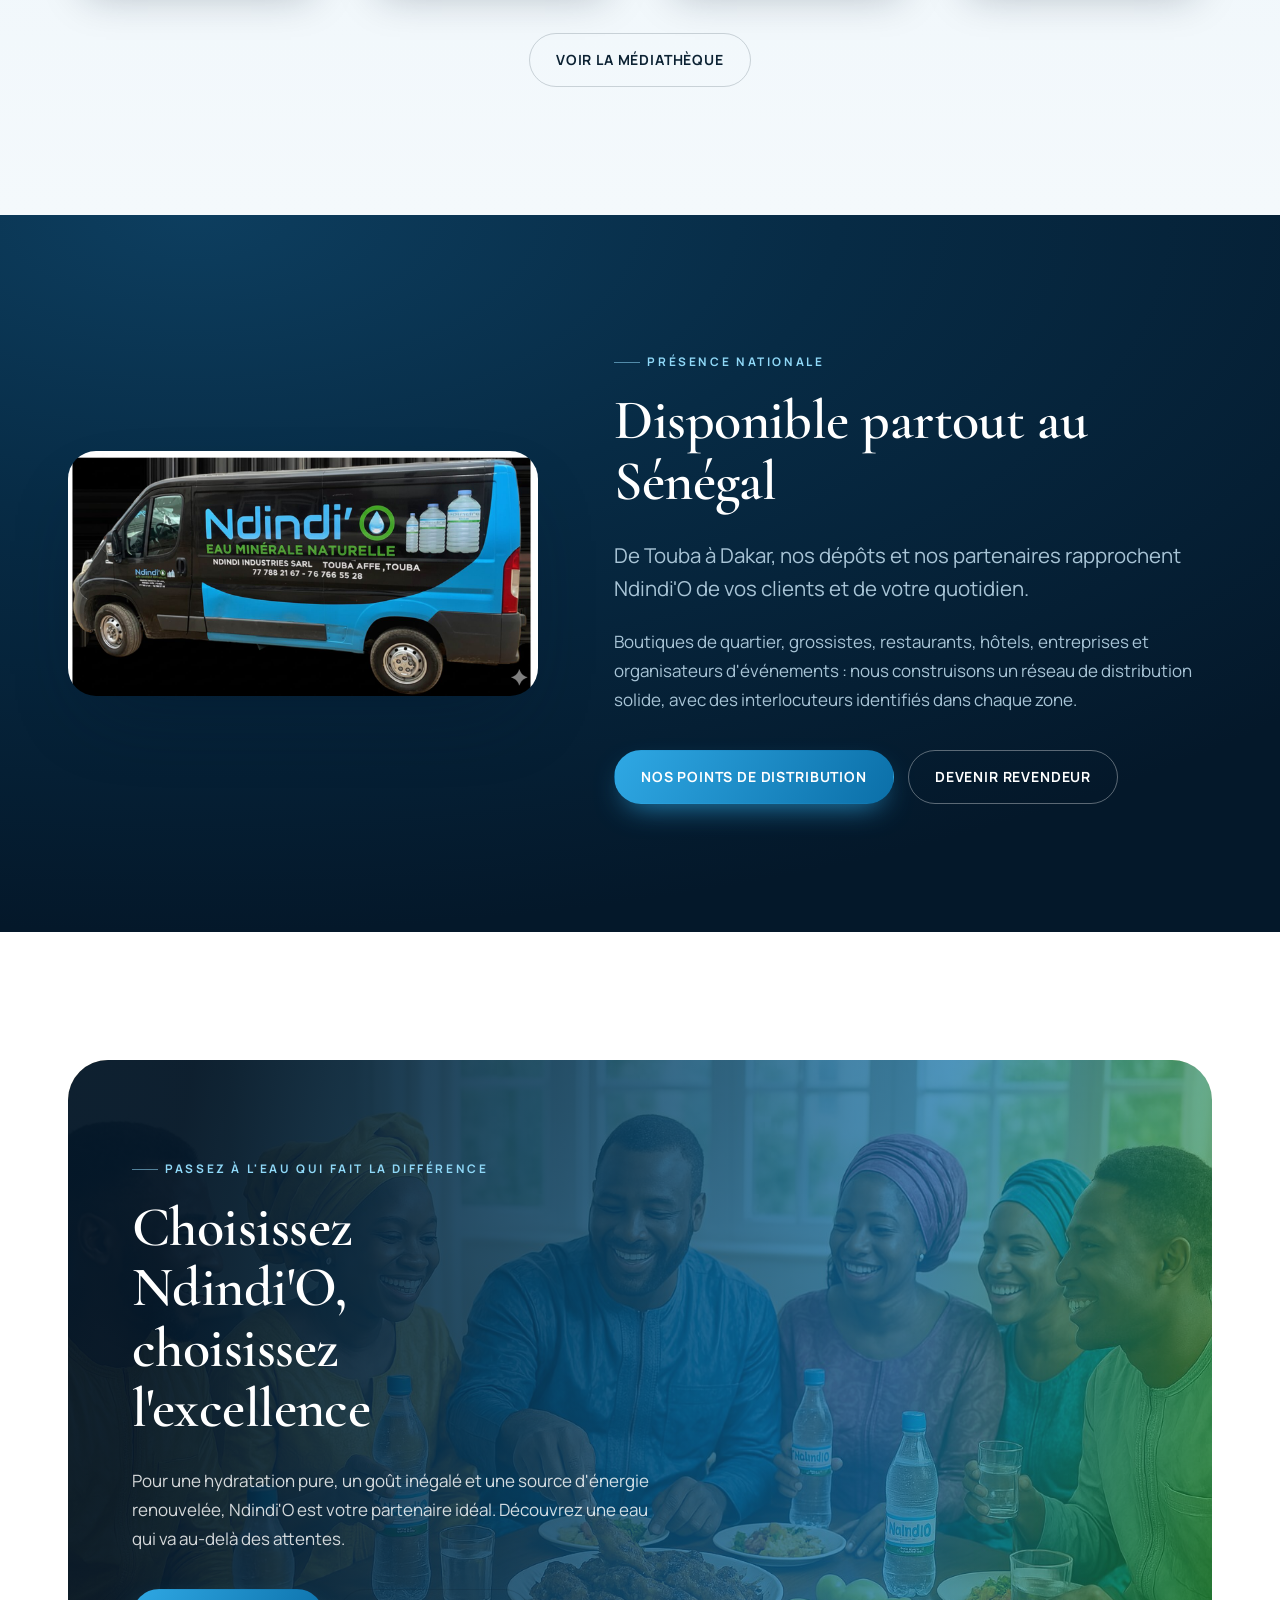
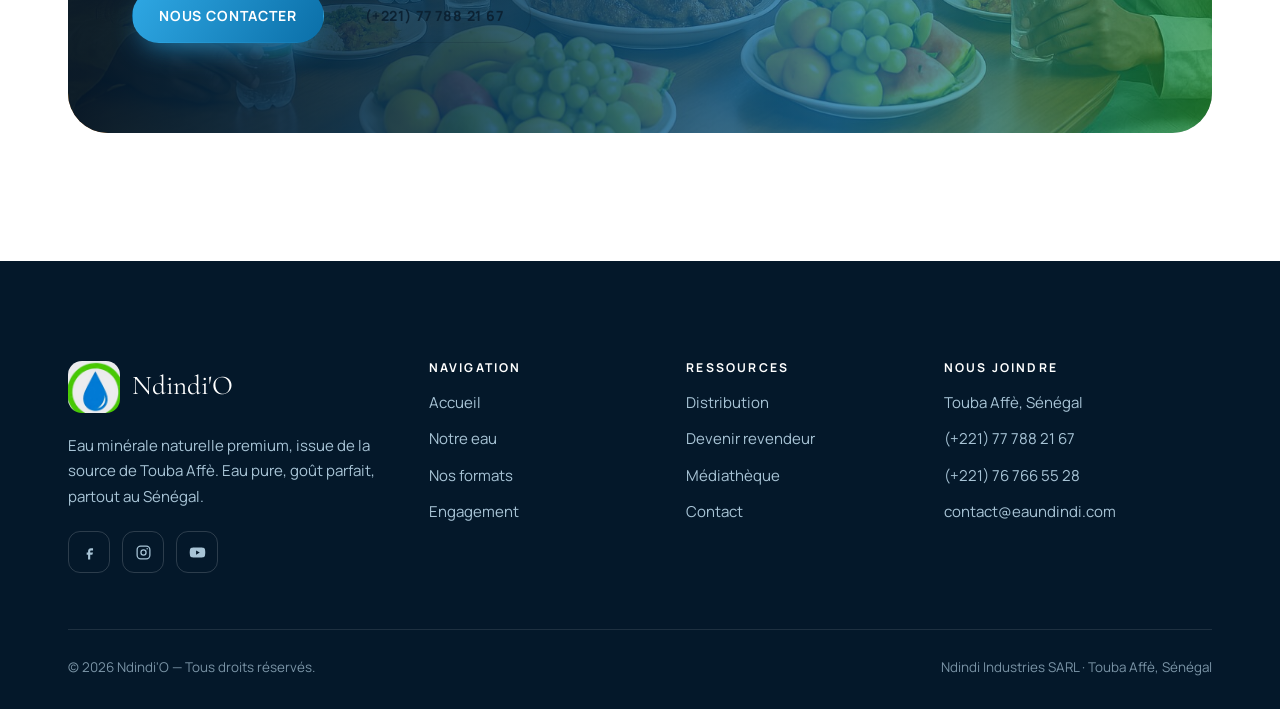
==== commit 00f825ac: "feat: logo officiel, slogan Eau pure gout parfait, packshots detoures Logo et favicon : LOGO250-150x" ====
--- a/index.html
+++ b/index.html
@@ -4,7 +4,7 @@
 <meta charset="UTF-8">
 <meta name="viewport" content="width=device-width, initial-scale=1">
 <title>Ndindi'O — Eau minérale naturelle premium du Sénégal</title>
-<meta name="description" content="Ndindi'O, eau minérale naturelle premium issue de la source de Touba Affè. Formats 350 ml, 1,5 L et 10 L, disponibles partout au Sénégal. Le goût d'une vie.">
+<meta name="description" content="Ndindi'O, eau minérale naturelle premium issue de la source de Touba Affè. Formats 350 ml, 1,5 L et 10 L, disponibles partout au Sénégal. Eau pure, goût parfait.">
 <link rel="canonical" href="https://eaundindi.com/">
 <meta property="og:type" content="website">
 <meta property="og:locale" content="fr_SN">
@@ -13,7 +13,7 @@
 <meta property="og:description" content="Une source naturelle au cœur de Touba Affè. Une eau pure, riche en minéraux essentiels, disponible partout au Sénégal.">
 <meta property="og:image" content="assets/img/geyser.jpg">
 <meta name="theme-color" content="#04182A">
-<link rel="icon" href="assets/img/favicon.svg" type="image/svg+xml">
+<link rel="icon" href="assets/img/logo-ndindi.jpg" type="image/jpeg">
 <link rel="apple-touch-icon" href="assets/img/logo-ndindi.jpg">
 <link rel="preconnect" href="https://fonts.googleapis.com">
 <link rel="preconnect" href="https://fonts.gstatic.com" crossorigin>
@@ -42,7 +42,7 @@
   <nav class="container nav" aria-label="Navigation principale">
     <a class="brand" href="index.html">
       <img src="assets/img/logo-ndindi.jpg" alt="Logo Ndindi'O">
-      <span><span class="brand__name">Ndindi'O</span><span class="brand__tag">Eau minérale naturelle</span></span>
+      <span><span class="brand__name">Ndindi'O</span><span class="brand__tag">Eau pure, goût parfait</span></span>
     </a>
     <div class="nav__links">
       <a href="index.html" aria-current="page">Accueil</a>
@@ -69,7 +69,7 @@
   <div class="container">
     <div class="hero__inner">
       <span class="kicker" style="color:var(--blue-light)">Source naturelle de Touba Affè</span>
-      <h1>L'eau qui porte<br><em>le goût d'une vie.</em></h1>
+      <h1>Une eau pure,<br><em>un goût parfait.</em></h1>
       <p class="hero__lead">Née d'une source légendaire au cœur de la ville sainte de Touba Affè, Ndindi'O est une eau minérale naturelle premium&nbsp;: pure, équilibrée, reconnaissable dès la première gorgée.</p>
       <div class="btn-row">
         <a class="btn btn--primary" href="nos-formats.html">Découvrir nos formats
@@ -85,7 +85,6 @@
 <!-- ================= SIGNATURE ================= -->
 <section class="section section--tight">
   <div class="container container--narrow center">
-    <p class="hero__signature reveal" style="color:var(--blue-deep)">« Ndindi'O, le goût d'une vie. »</p>
     <h2 class="reveal">L'excellence de l'eau minérale premium</h2>
     <p class="lead reveal" data-delay="1">Ndindi'O est une eau minérale premium d'exception, issue de la source naturelle immaculée située au cœur de la ville sainte de <strong>Touba Affè</strong>. Cette source légendaire, célèbre pour son eau pure et son goût inégalé, est une véritable ressource précieuse, riche en minéraux essentiels, offrant ainsi une hydratation optimale et un bien-être quotidien.</p>
   </div>
@@ -150,7 +149,7 @@
     <div class="grid grid-3">
       <article class="product reveal">
         <span class="product__badge">Nomade</span>
-        <div class="product__shot" style="--shot-h:200px"><img loading="lazy" decoding="async" src="assets/img/produit-350.jpg" alt="Bouteille Ndindi'O 350 ml"></div>
+        <div class="product__shot" style="--shot-h:200px"><img loading="lazy" decoding="async" src="assets/img/produit-350.png" alt="Bouteille Ndindi'O 350 ml"></div>
         <div class="product__vol">350 ml</div>
         <div class="product__use">Sport · Trajets · Événements</div>
         <p>Le format qui se glisse partout. Pensé pour la course, la salle de sport, les réunions et les cérémonies&nbsp;: une gorgée fraîche, toujours à portée de main.</p>
@@ -162,7 +161,7 @@
 
       <article class="product reveal" data-delay="1">
         <span class="product__badge">Le classique</span>
-        <div class="product__shot" style="--shot-h:325px"><img loading="lazy" decoding="async" src="assets/img/produit-15l.jpg" alt="Bouteille Ndindi'O 1,5 litre"></div>
+        <div class="product__shot" style="--shot-h:325px"><img loading="lazy" decoding="async" src="assets/img/produit-15l.png" alt="Bouteille Ndindi'O 1,5 litre"></div>
         <div class="product__vol">1,5 L</div>
         <div class="product__use">Table · Bureau · Restauration</div>
         <p>Le format de référence de la maison sénégalaise. Assez généreux pour le repas partagé, assez pratique pour la voiture et le poste de travail.</p>
@@ -174,7 +173,7 @@
 
       <article class="product reveal" data-delay="2">
         <span class="product__badge">Grand volume</span>
-        <div class="product__shot" style="--shot-h:400px"><img loading="lazy" decoding="async" src="assets/img/produit-10l.jpg" alt="Bidon Ndindi'O 10 litres"></div>
+        <div class="product__shot product__shot--photo" style="--shot-h:400px"><img loading="lazy" decoding="async" src="assets/img/produit-10l.jpg" alt="Bidon Ndindi'O 10 litres"></div>
         <div class="product__vol">10 L</div>
         <div class="product__use">Maison · Entreprise · Collectivité</div>
         <p>La solution économique et durable pour les foyers, les bureaux et les collectivités. Moins d'emballage par litre, plus d'autonomie au quotidien.</p>
@@ -351,7 +350,7 @@
           <img loading="lazy" decoding="async" src="assets/img/logo-ndindi.jpg" alt="Ndindi'O">
           <span>Ndindi'O</span>
         </div>
-        <p>Eau minérale naturelle premium, issue de la source de Touba Affè. Le goût d'une vie, partout au Sénégal.</p>
+        <p>Eau minérale naturelle premium, issue de la source de Touba Affè. Eau pure, goût parfait, partout au Sénégal.</p>
         <div class="footer-social">
           <a href="https://web.facebook.com/profile.php?id=61568722525797" target="_blank" rel="noopener" aria-label="Facebook"><svg viewBox="0 0 24 24" fill="currentColor"><path d="M14 9h3V6h-3c-2.2 0-4 1.8-4 4v2H8v3h2v7h3v-7h3l1-3h-4v-2c0-.6.4-1 1-1z"/></svg></a>
           <a href="https://www.instagram.com/eaundindi/" target="_blank" rel="noopener" aria-label="Instagram"><svg viewBox="0 0 24 24" fill="none" stroke="currentColor" stroke-width="1.8"><rect x="3" y="3" width="18" height="18" rx="5"/><circle cx="12" cy="12" r="3.6"/><circle cx="17.2" cy="6.8" r="1.1" fill="currentColor" stroke="none"/></svg></a>
--- a/assets/css/style.css
+++ b/assets/css/style.css
@@ -560,16 +560,21 @@
   justify-items: center;
   margin-bottom: 28px;
 }
-/* Photo produit : vignette verticale arrondie, jamais recadrée.
+/* Packshot détouré : la bouteille flotte sur la carte.
    --shot-h respecte l'échelle réelle entre les trois formats. */
 .product__shot img {
   height: var(--shot-h, 400px);
   width: auto;
   max-width: 100%;
   object-fit: contain;
+  filter: drop-shadow(0 22px 26px rgba(4, 24, 42, .22));
+  transition: transform .6s var(--ease);
+}
+/* Variante photo : contenant non détouré, présenté en vignette arrondie */
+.product__shot--photo img {
   border-radius: 18px;
   box-shadow: 0 22px 42px -20px rgba(4, 24, 42, .5);
-  transition: transform .6s var(--ease);
+  filter: none;
 }
 .product:hover .product__shot img { transform: translateY(-8px) scale(1.04); }
 .product__vol {
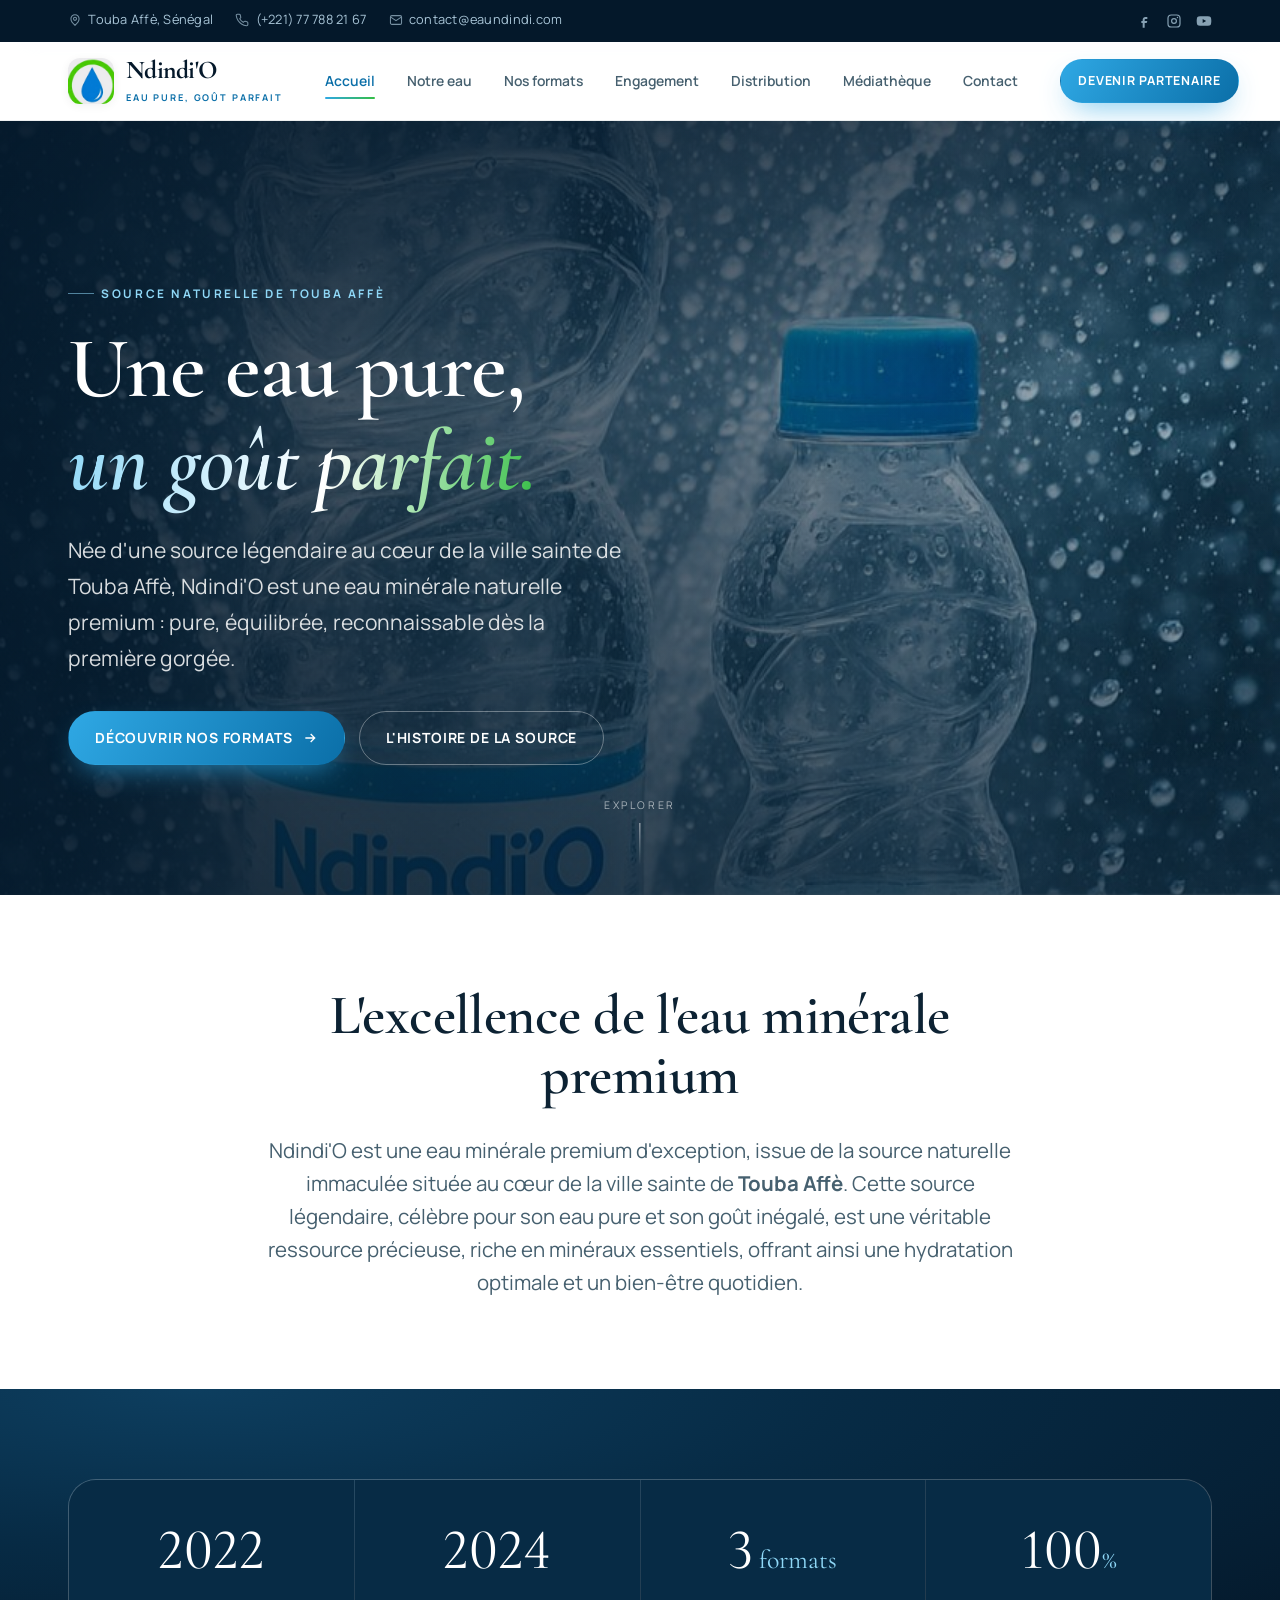
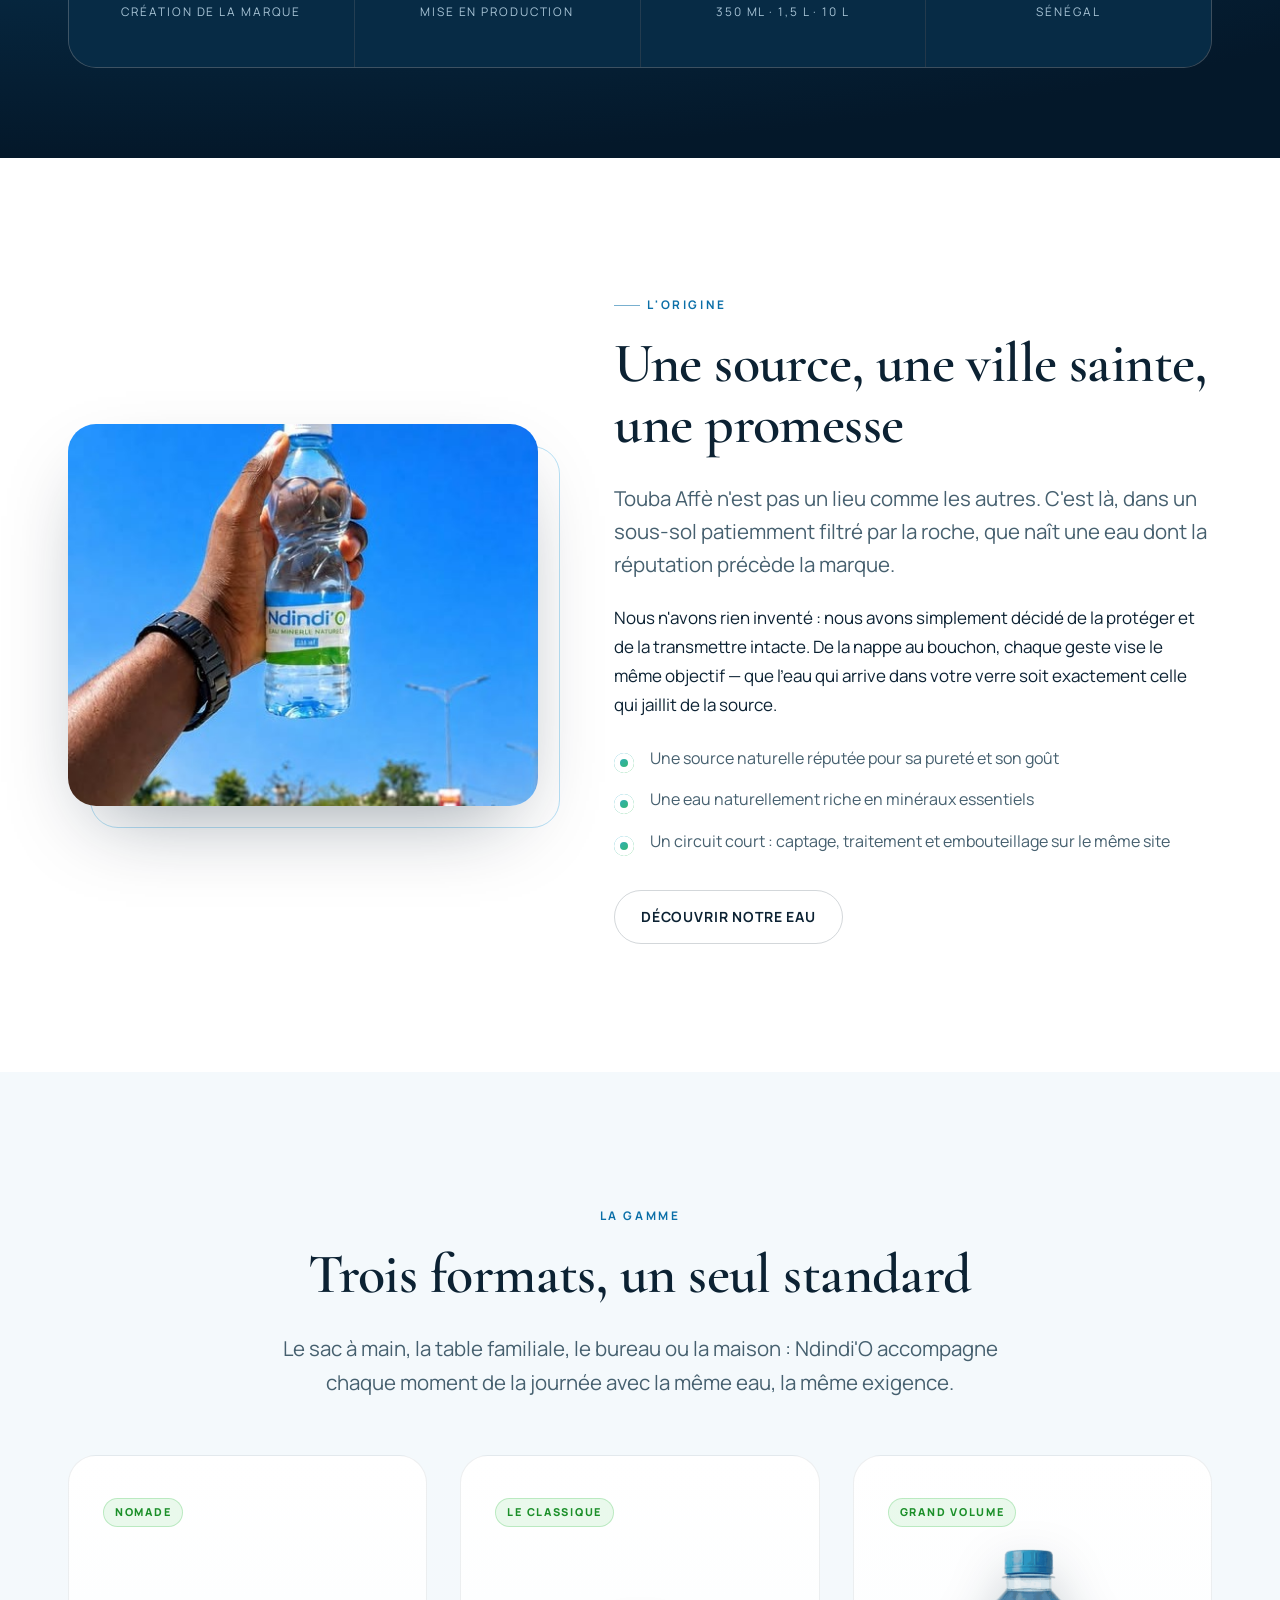
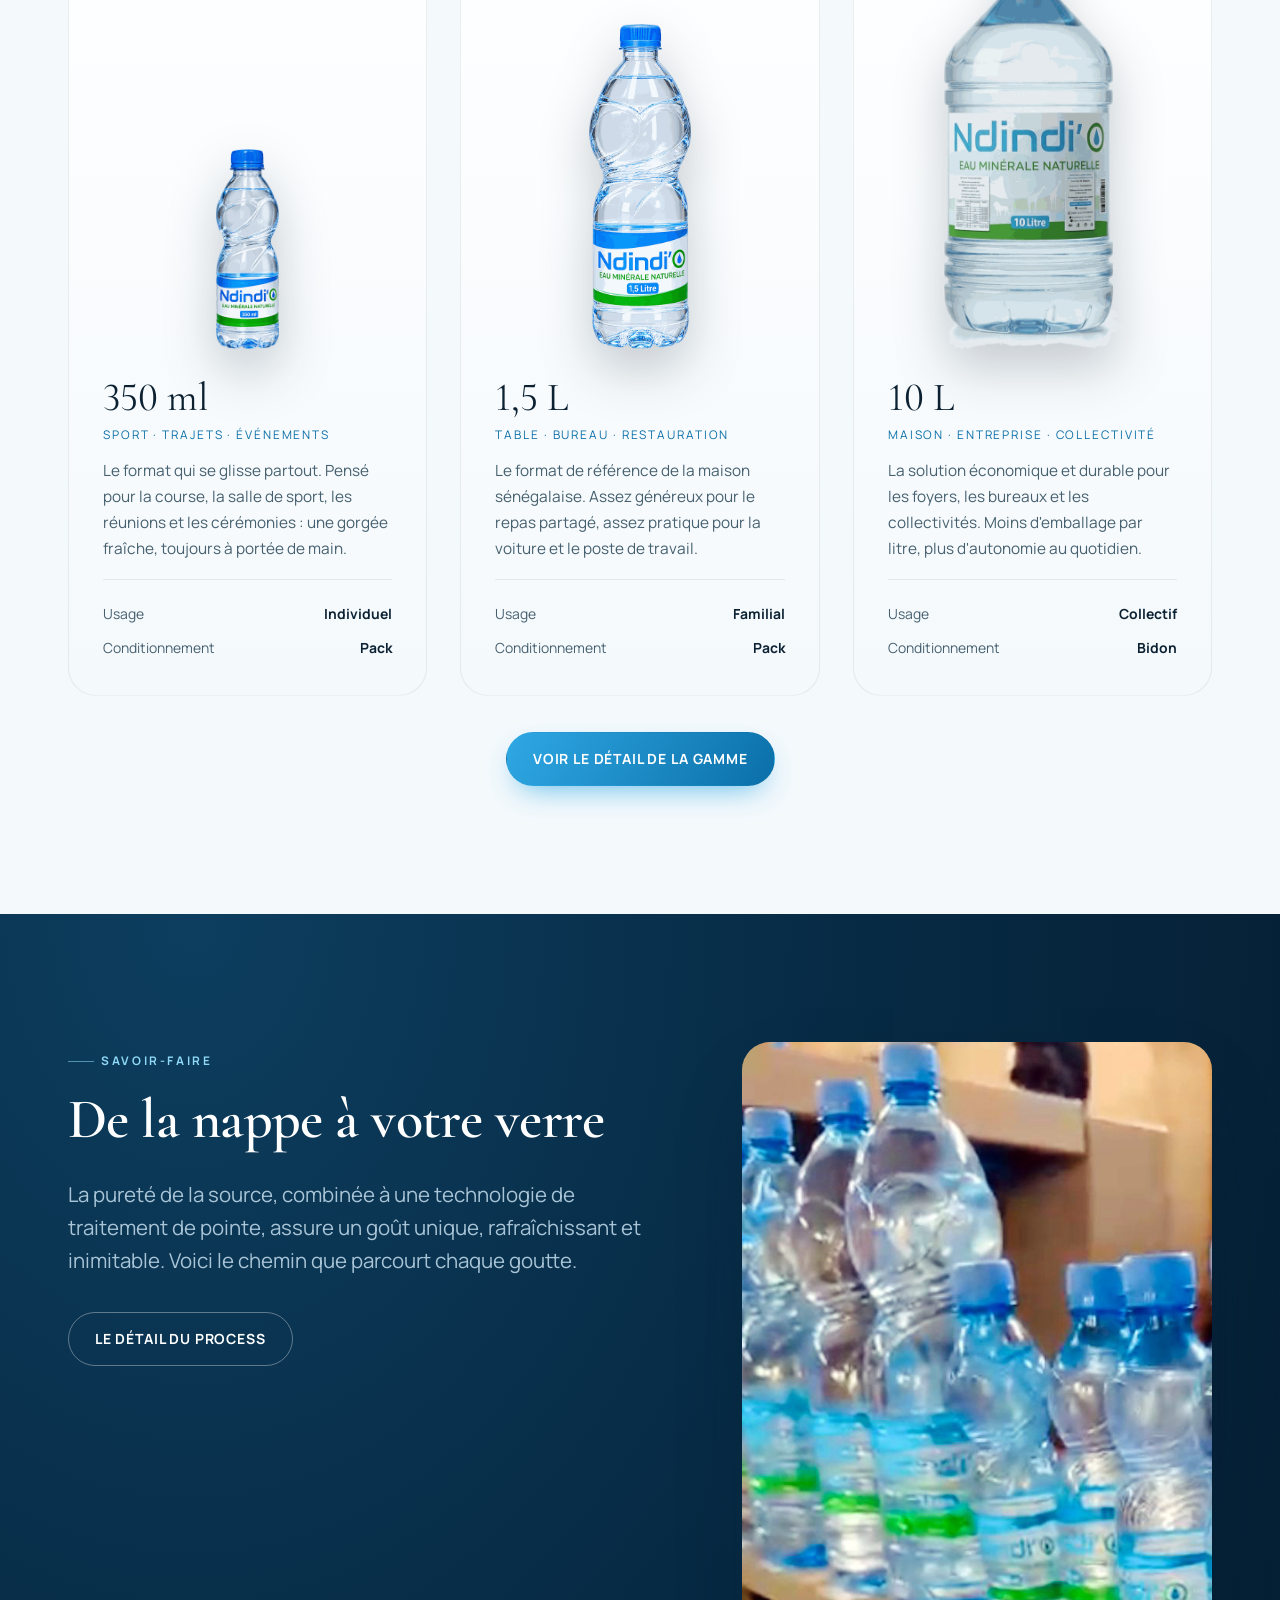
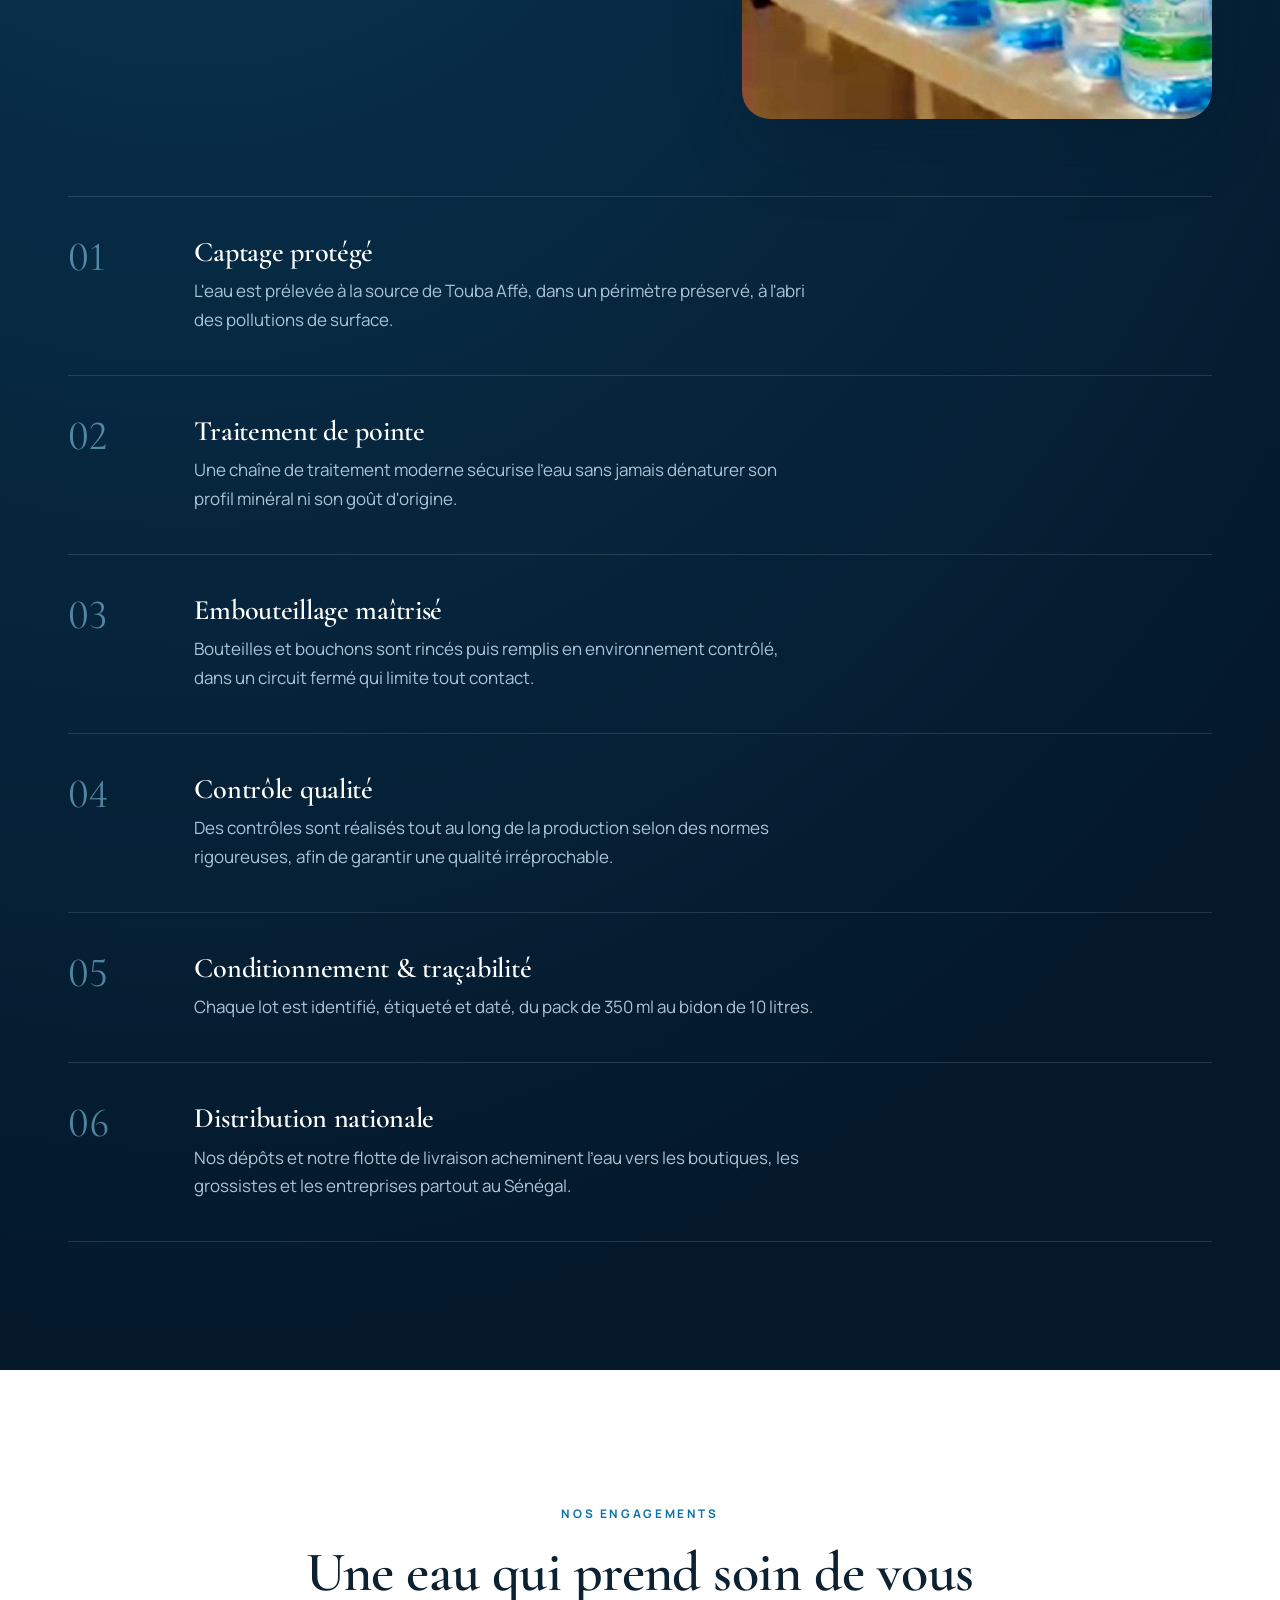
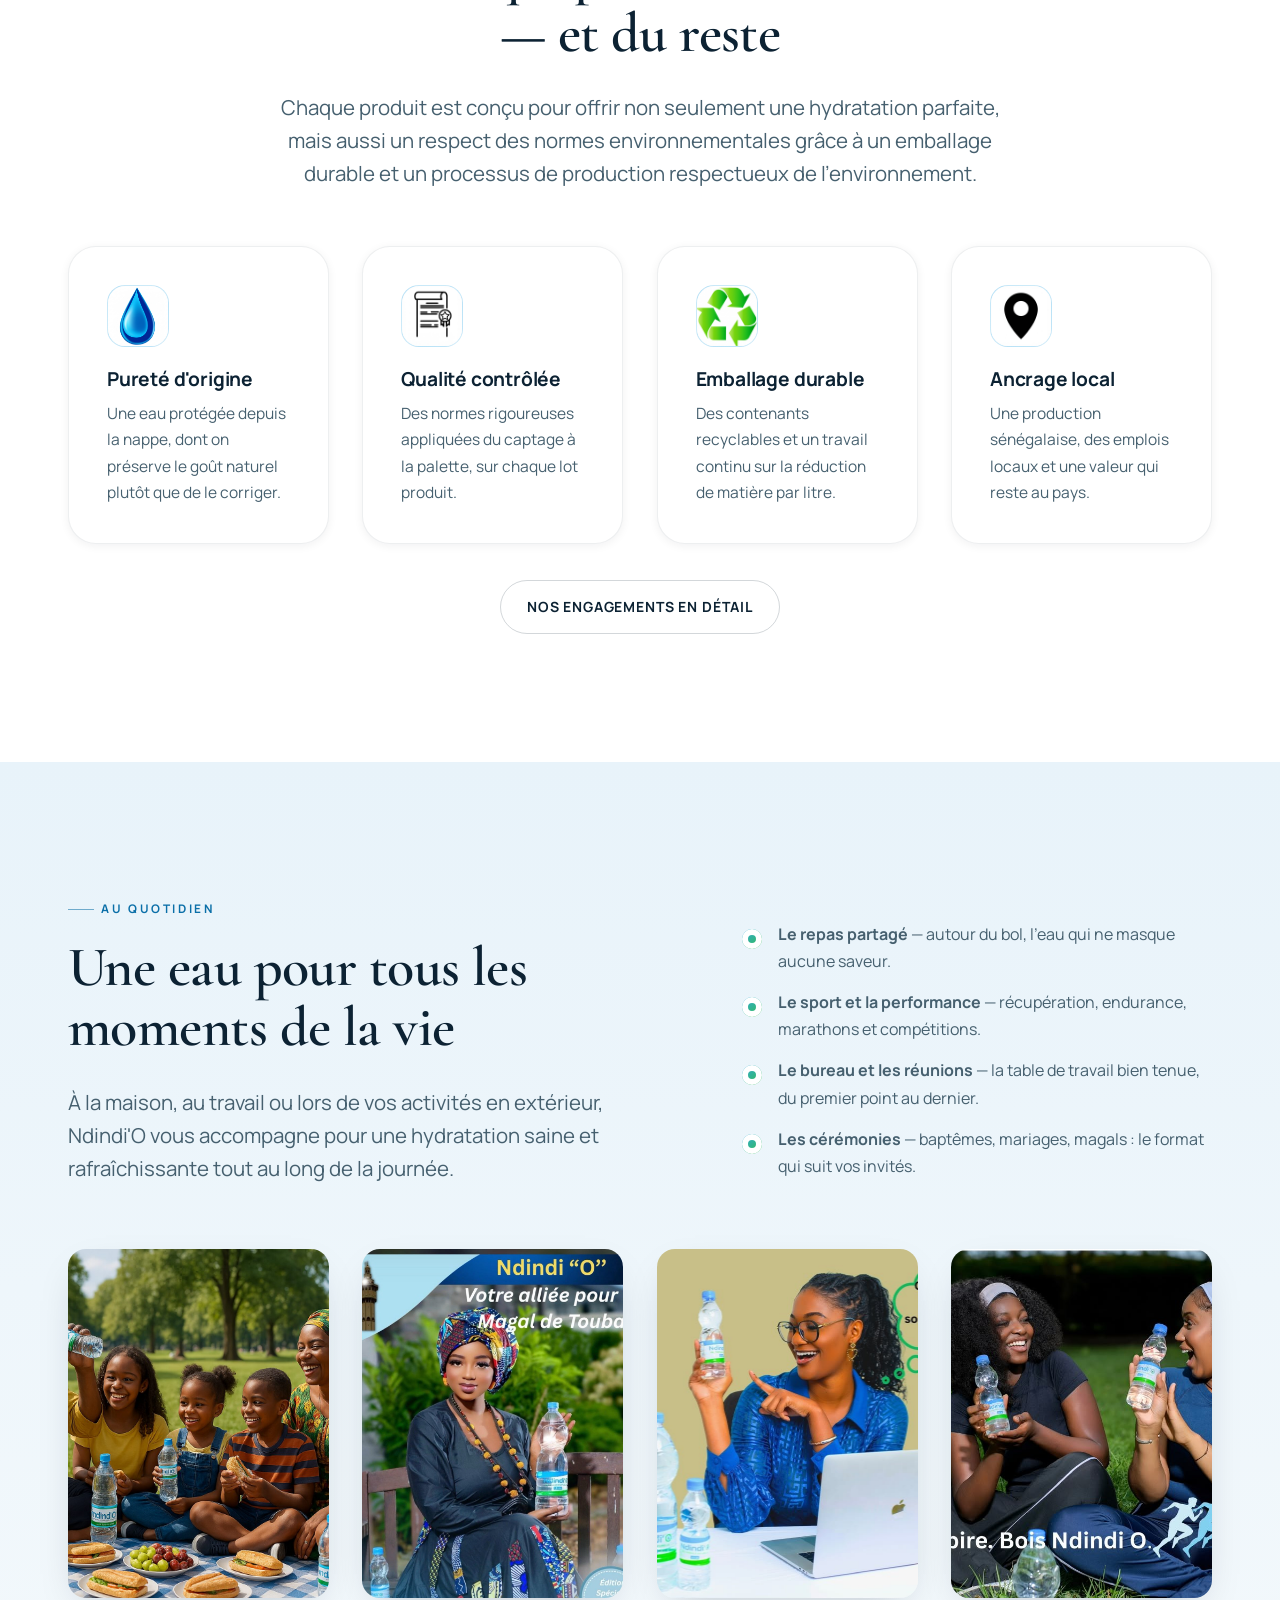
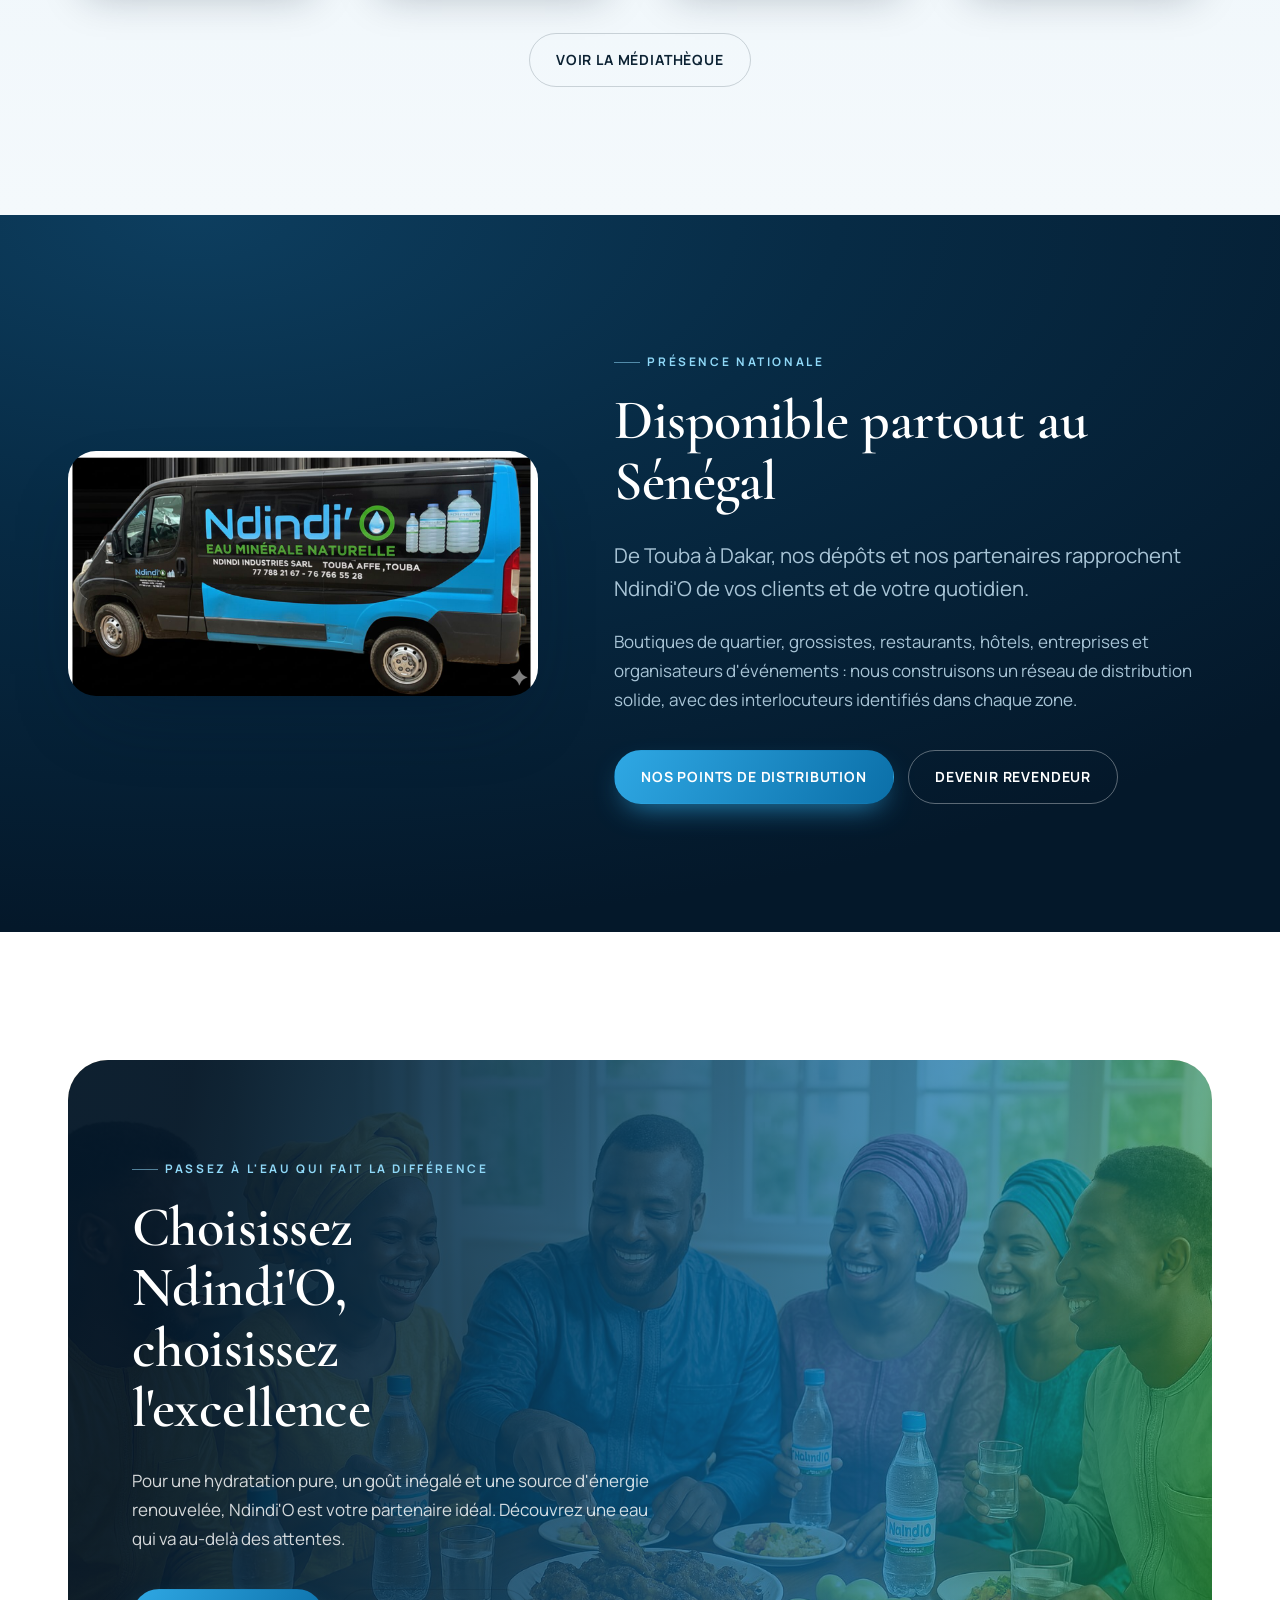
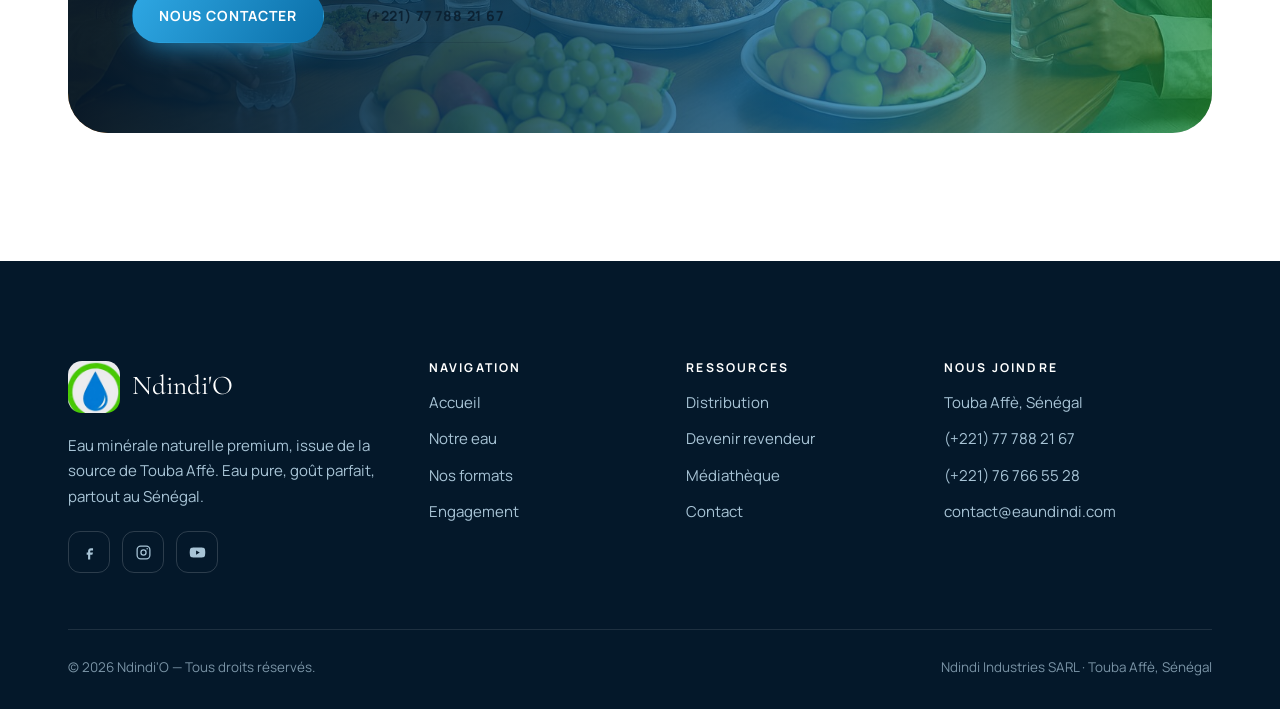
==== commit b3c8e96e: "feat(formats): les trois cartes passent sur des packshots detoures Le 10 L utilise grand modele.jfif" ====
--- a/index.html
+++ b/index.html
@@ -173,7 +173,7 @@
 
       <article class="product reveal" data-delay="2">
         <span class="product__badge">Grand volume</span>
-        <div class="product__shot product__shot--photo" style="--shot-h:400px"><img loading="lazy" decoding="async" src="assets/img/produit-10l.jpg" alt="Bidon Ndindi'O 10 litres"></div>
+        <div class="product__shot" style="--shot-h:400px"><img loading="lazy" decoding="async" src="assets/img/produit-10l.png" alt="Bidon Ndindi'O 10 litres"></div>
         <div class="product__vol">10 L</div>
         <div class="product__use">Maison · Entreprise · Collectivité</div>
         <p>La solution économique et durable pour les foyers, les bureaux et les collectivités. Moins d'emballage par litre, plus d'autonomie au quotidien.</p>
--- a/assets/css/style.css
+++ b/assets/css/style.css
@@ -569,12 +569,6 @@
   object-fit: contain;
   filter: drop-shadow(0 22px 26px rgba(4, 24, 42, .22));
   transition: transform .6s var(--ease);
-}
-/* Variante photo : contenant non détouré, présenté en vignette arrondie */
-.product__shot--photo img {
-  border-radius: 18px;
-  box-shadow: 0 22px 42px -20px rgba(4, 24, 42, .5);
-  filter: none;
 }
 .product:hover .product__shot img { transform: translateY(-8px) scale(1.04); }
 .product__vol {
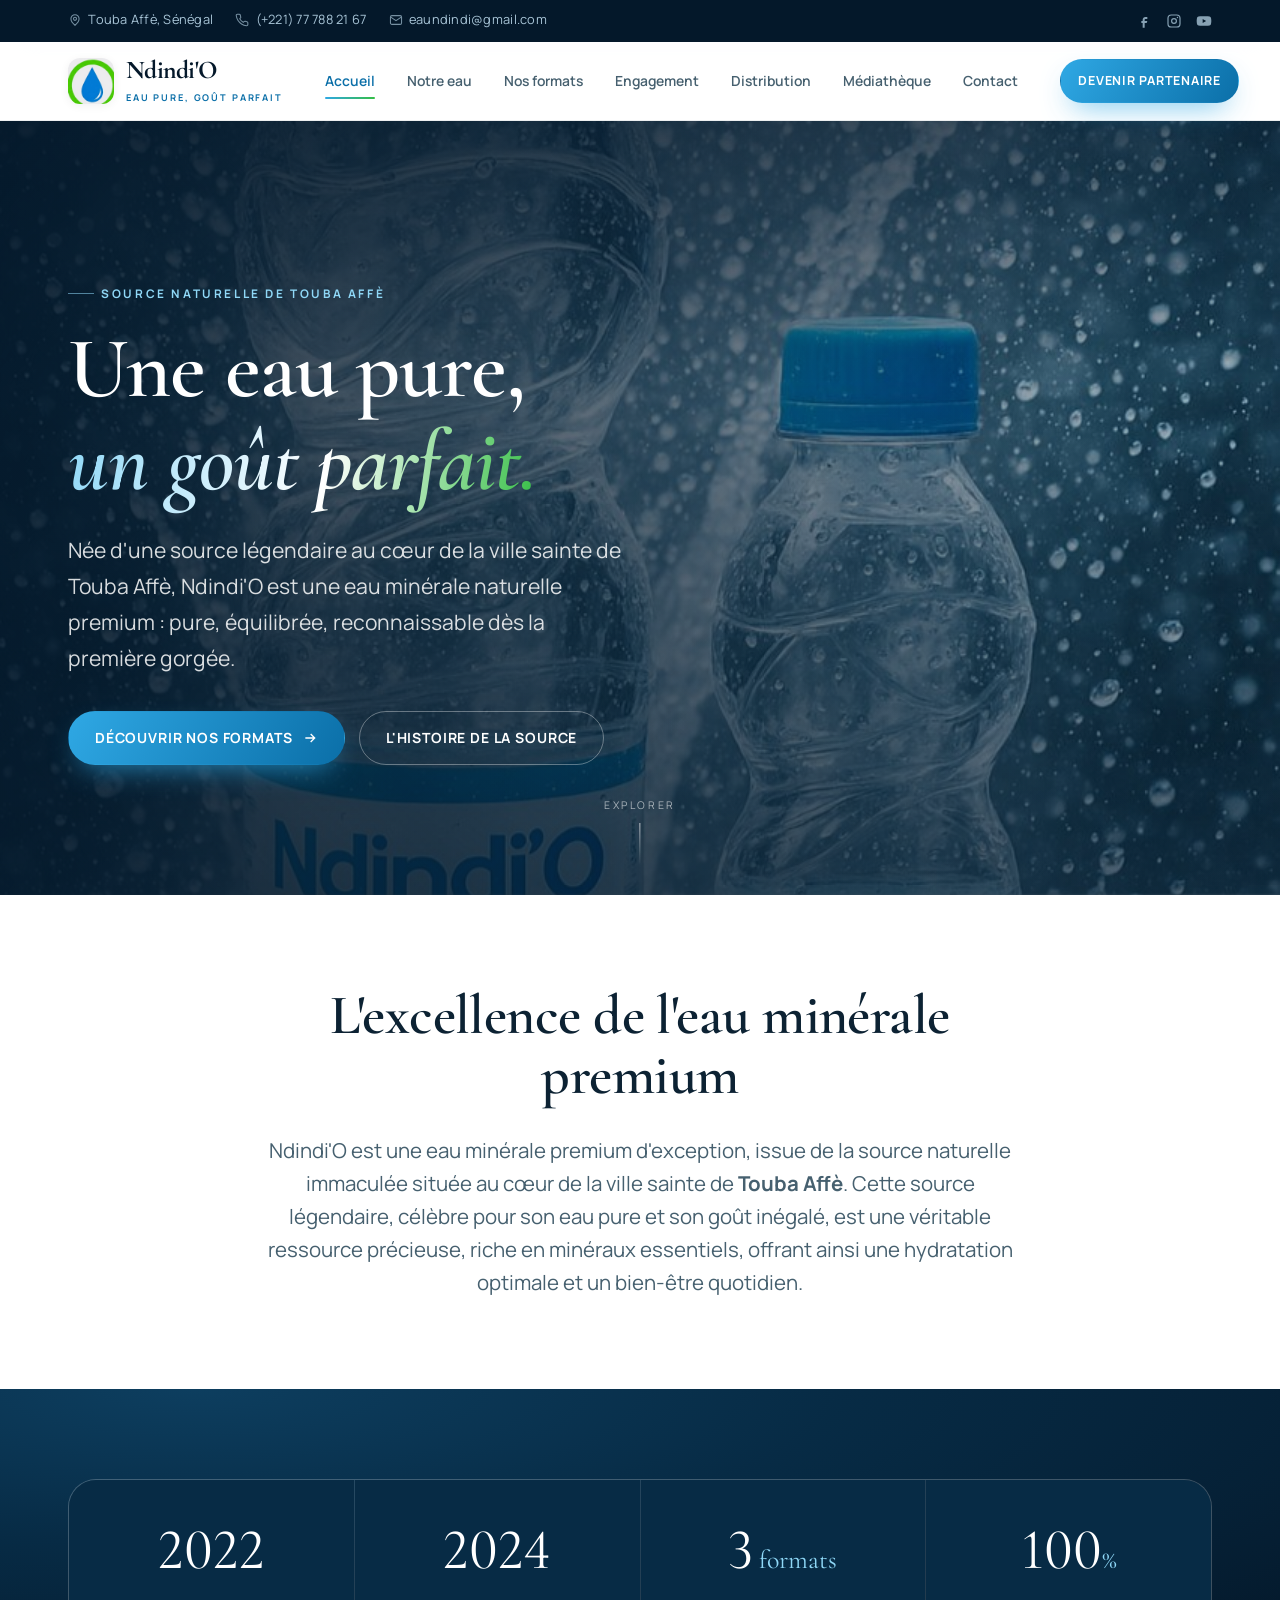
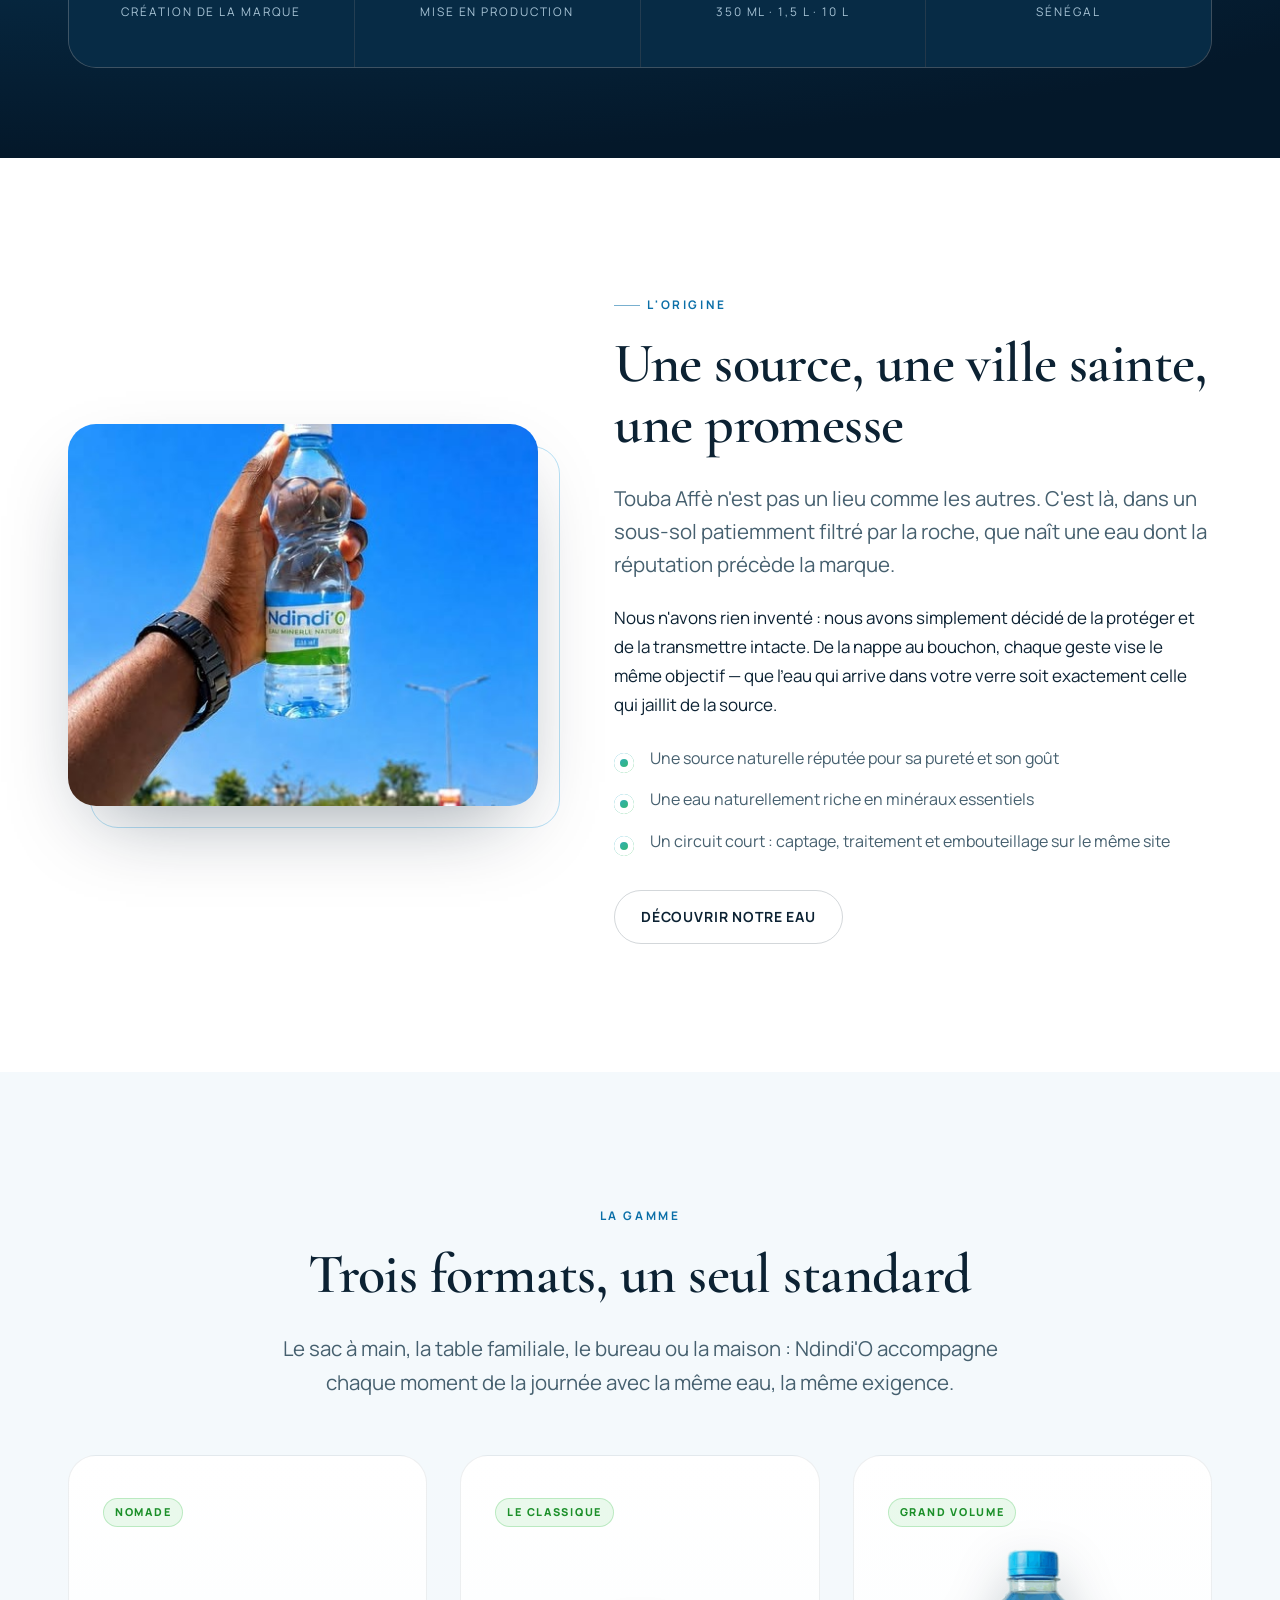
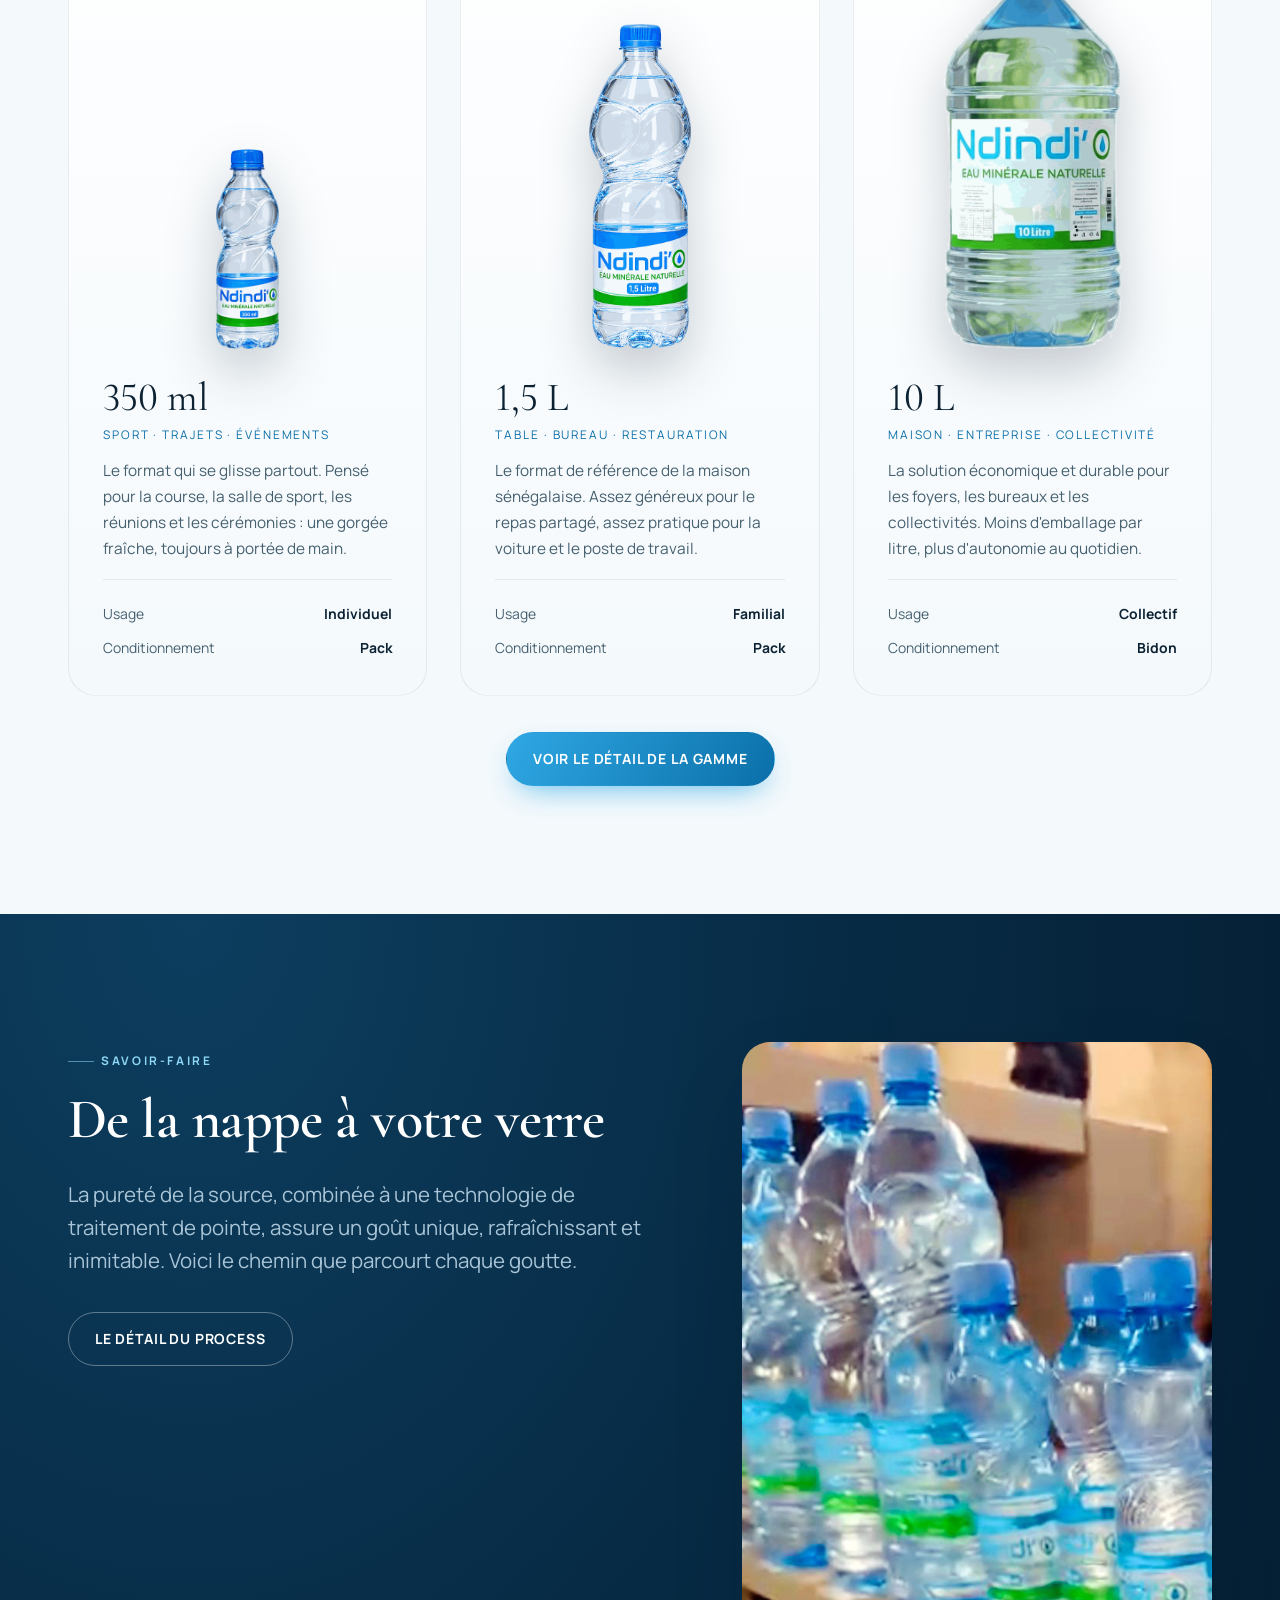
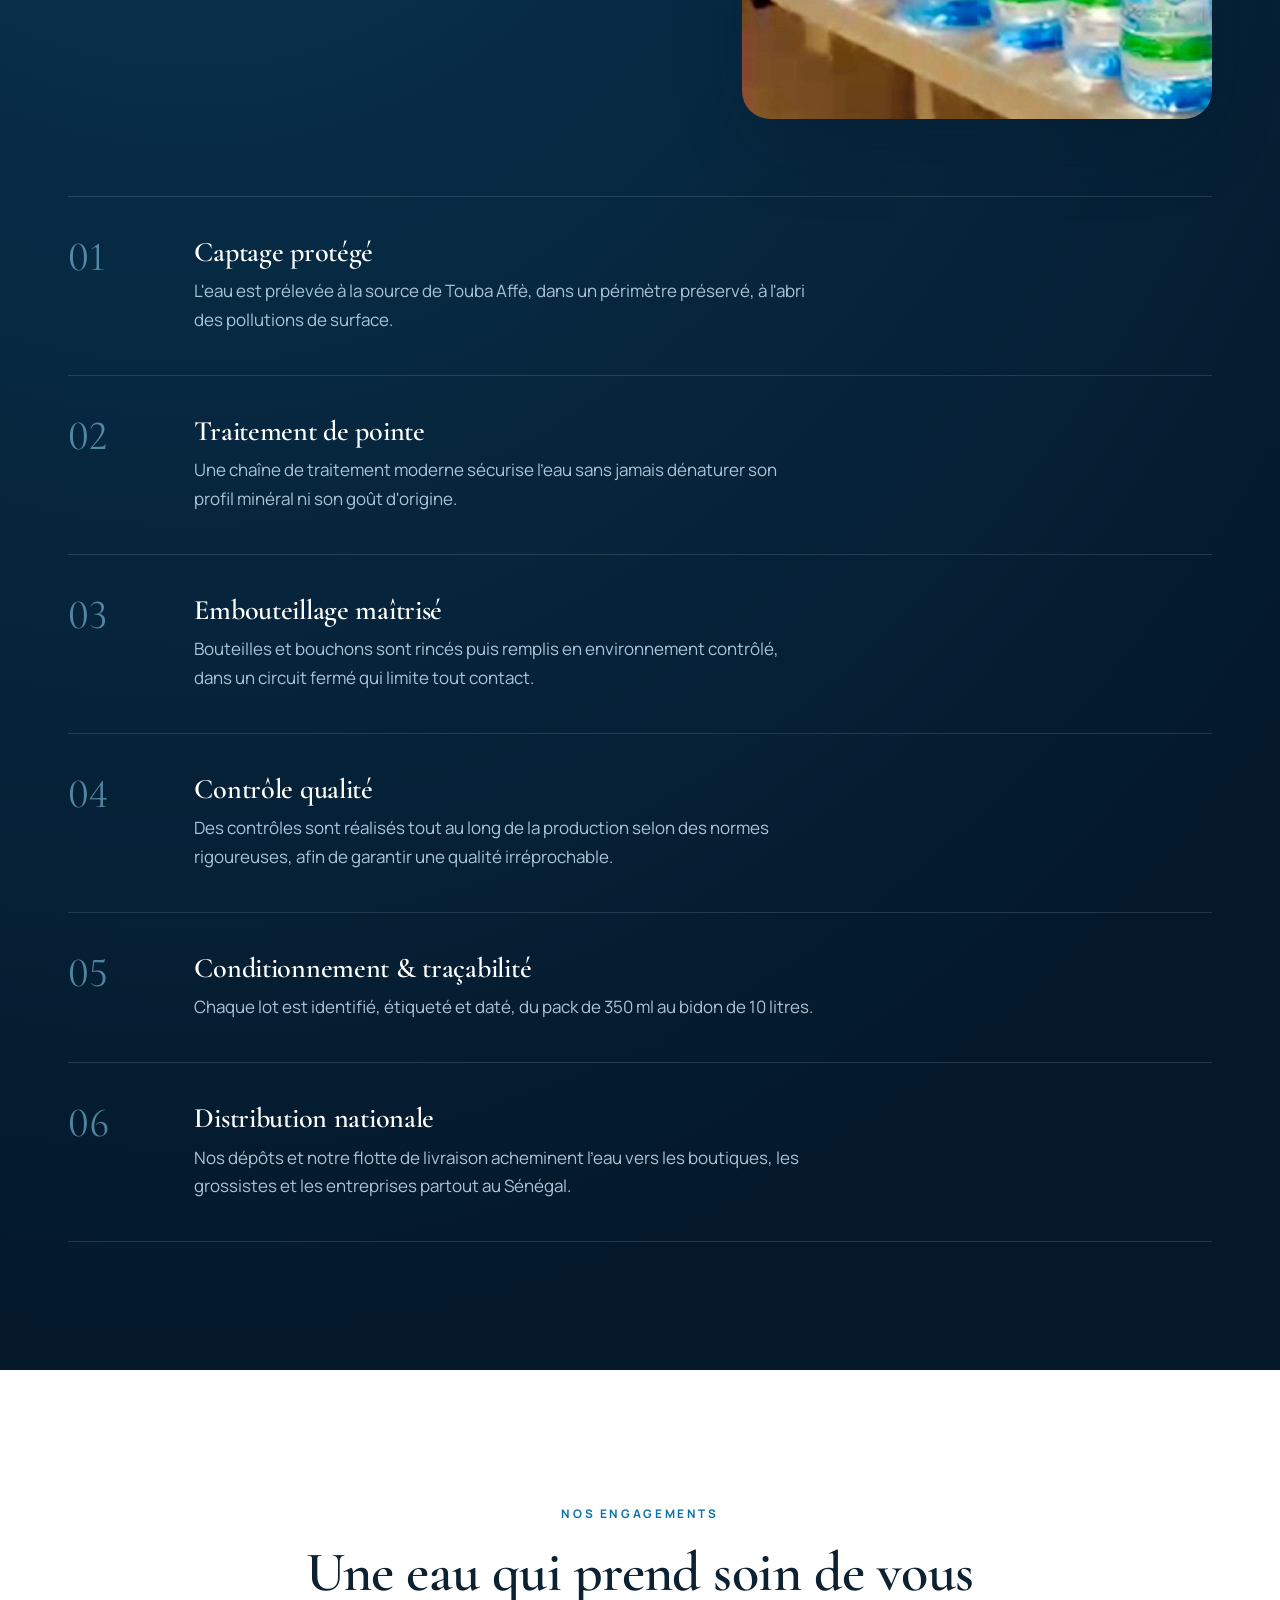
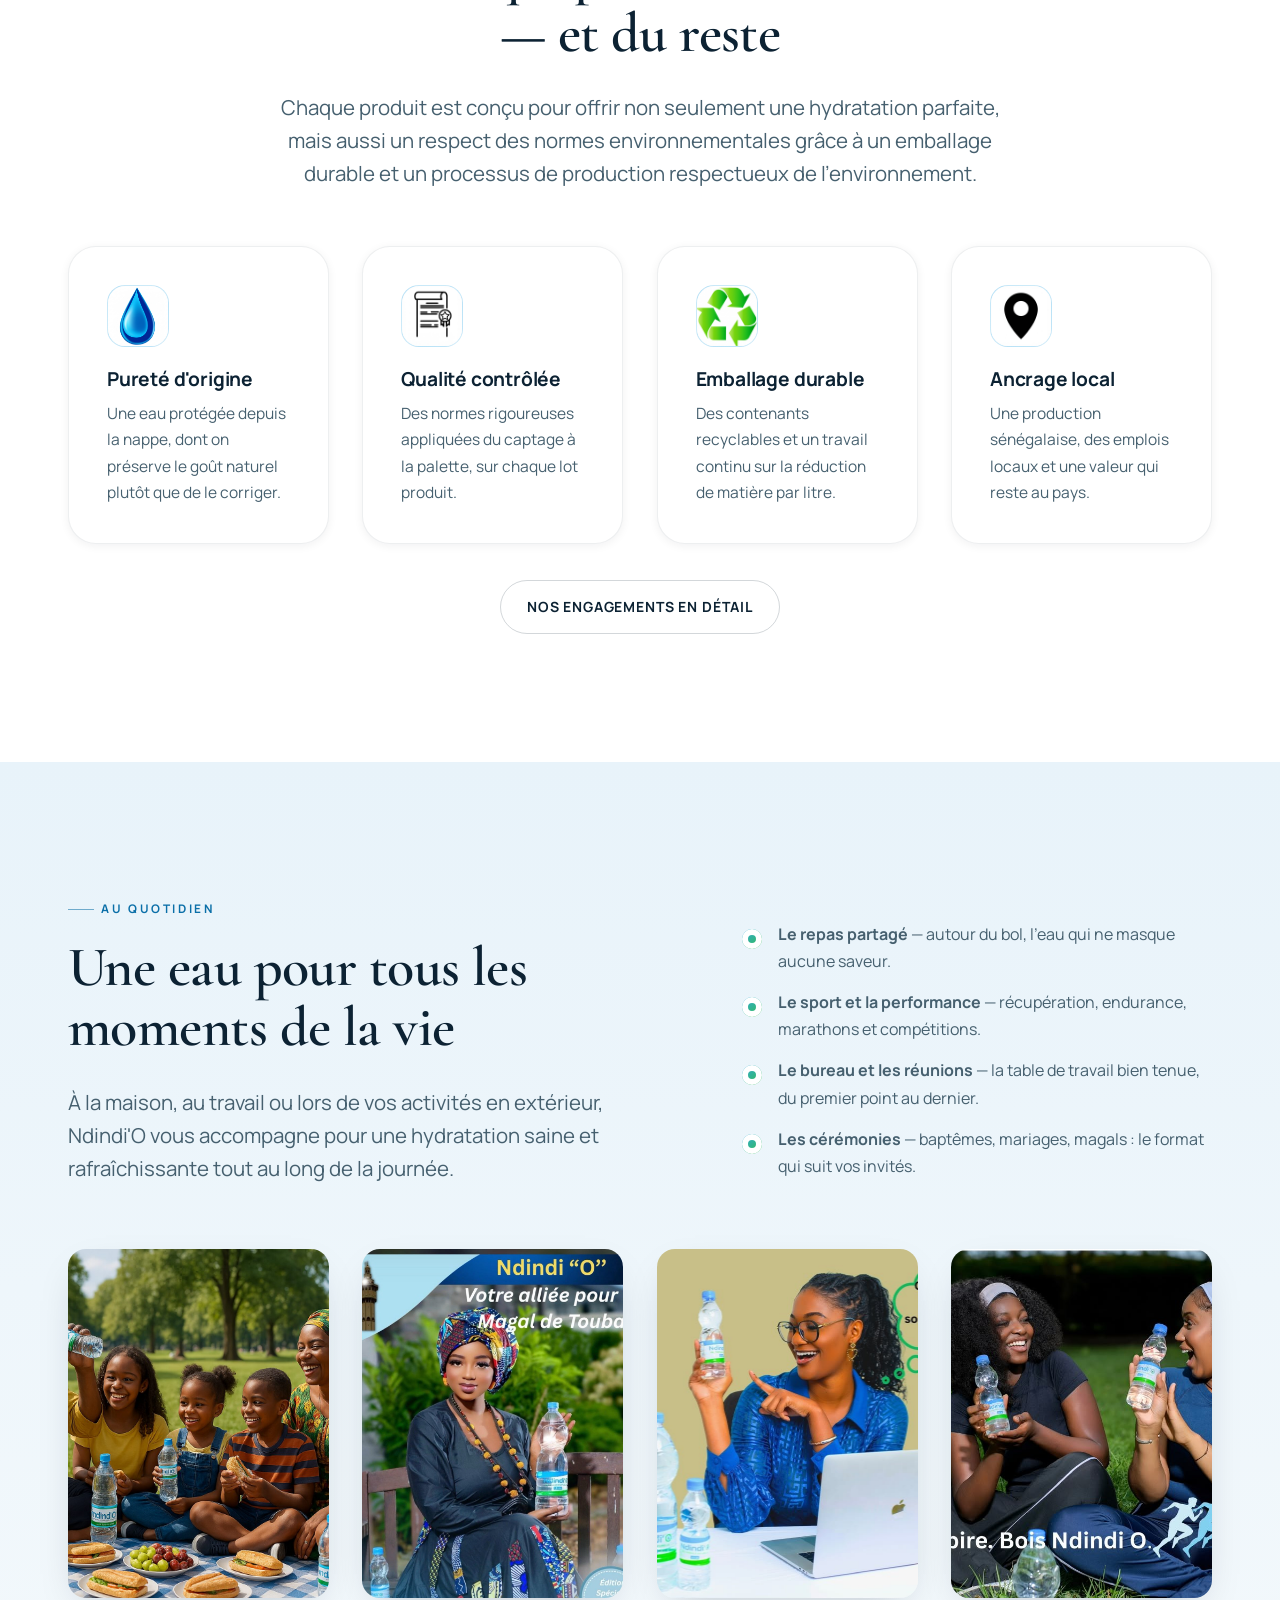
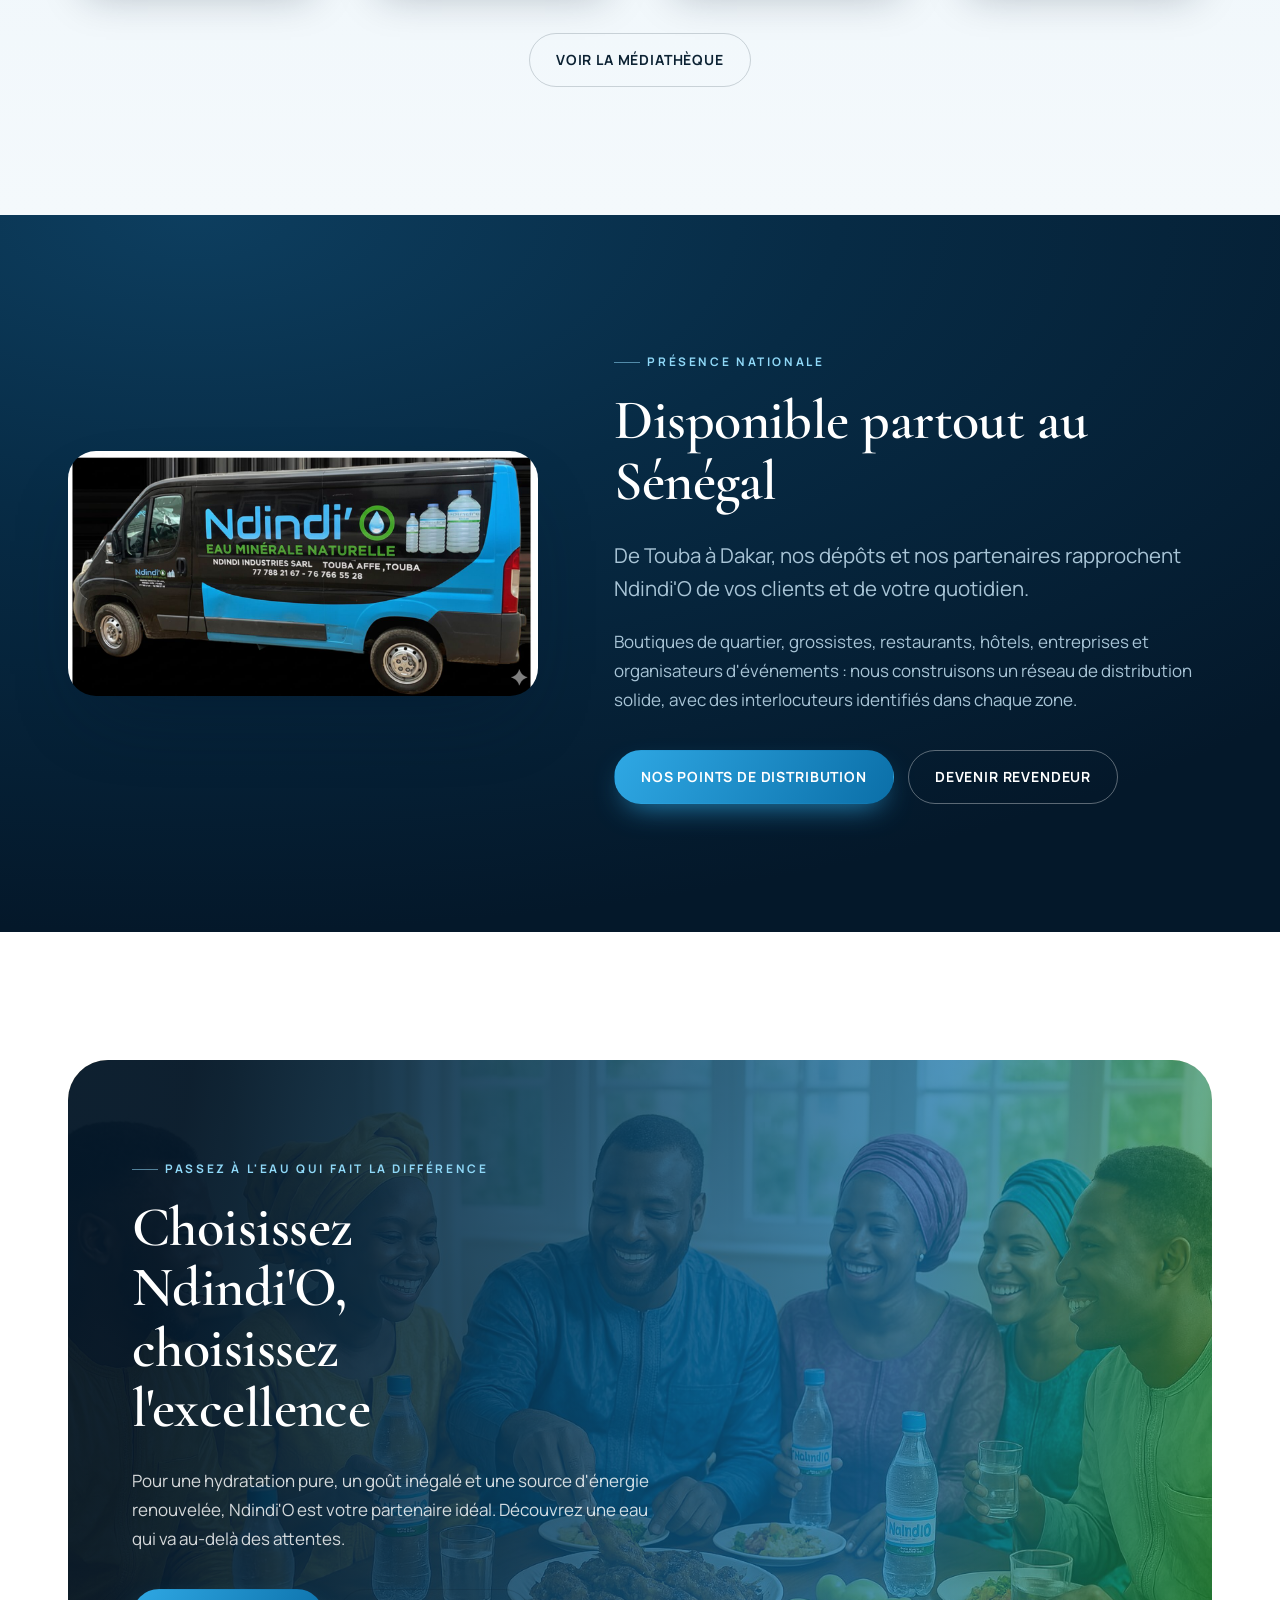
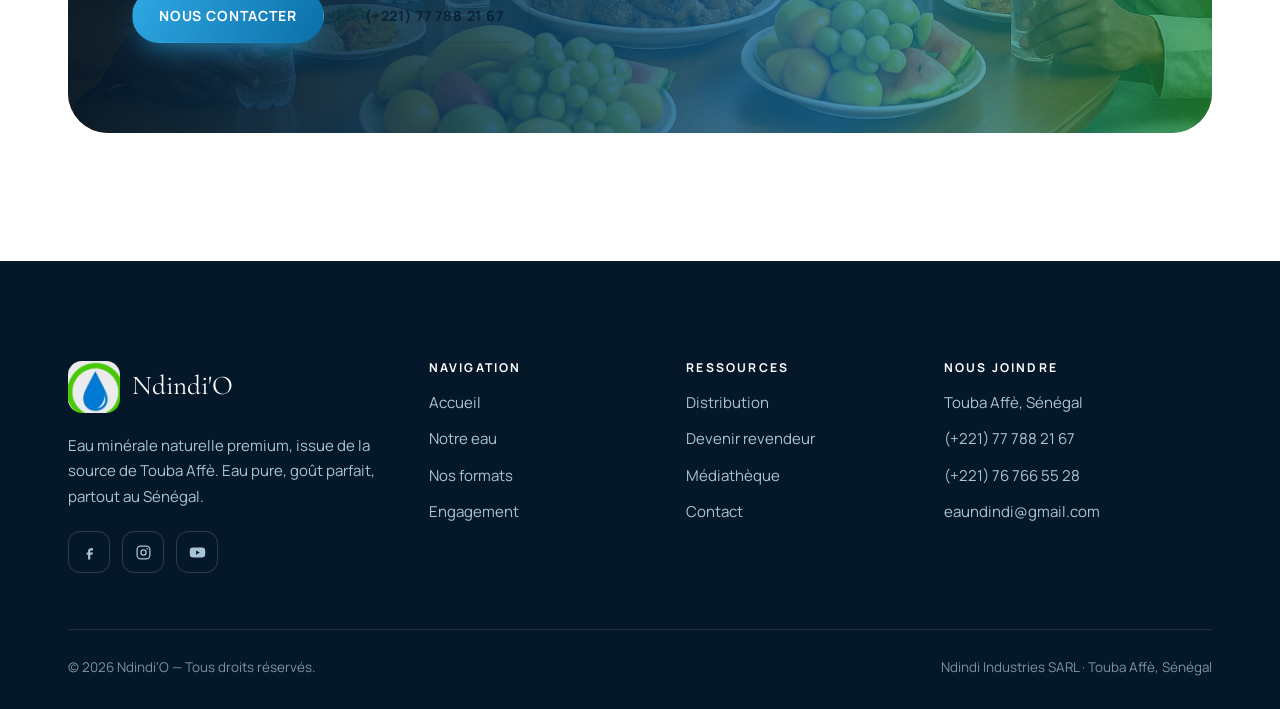
==== commit f463d1f0: "feat: packshot 10 L depuis modele 10L.png, e-mail unifie Carte 10 L : source modele 10L.png, PNG san" ====
--- a/index.html
+++ b/index.html
@@ -28,7 +28,7 @@
     <ul class="topbar__list" style="list-style:none;margin:0;padding:0">
       <li><a href="contact.html"><svg viewBox="0 0 24 24" fill="none" stroke="currentColor" stroke-width="1.8"><path d="M12 21s7-5.6 7-11a7 7 0 1 0-14 0c0 5.4 7 11 7 11z"/><circle cx="12" cy="10" r="2.6"/></svg> Touba Affè, Sénégal</a></li>
       <li><a href="tel:+221777882167"><svg viewBox="0 0 24 24" fill="none" stroke="currentColor" stroke-width="1.8"><path d="M22 16.9v3a2 2 0 0 1-2.2 2 19.8 19.8 0 0 1-8.6-3.1 19.5 19.5 0 0 1-6-6A19.8 19.8 0 0 1 2.1 4.2 2 2 0 0 1 4.1 2h3a2 2 0 0 1 2 1.7c.1 1 .4 1.9.7 2.8a2 2 0 0 1-.5 2.1L8.1 9.9a16 16 0 0 0 6 6l1.3-1.2a2 2 0 0 1 2.1-.5c.9.3 1.8.6 2.8.7a2 2 0 0 1 1.7 2z"/></svg> (+221) 77 788 21 67</a></li>
-      <li><a href="mailto:contact@eaundindi.com"><svg viewBox="0 0 24 24" fill="none" stroke="currentColor" stroke-width="1.8"><rect x="2.5" y="4.5" width="19" height="15" rx="2.5"/><path d="m3 7 9 6 9-6"/></svg> contact@eaundindi.com</a></li>
+      <li><a href="mailto:eaundindi@gmail.com"><svg viewBox="0 0 24 24" fill="none" stroke="currentColor" stroke-width="1.8"><rect x="2.5" y="4.5" width="19" height="15" rx="2.5"/><path d="m3 7 9 6 9-6"/></svg> eaundindi@gmail.com</a></li>
     </ul>
     <div class="topbar__social">
       <a href="https://web.facebook.com/profile.php?id=61568722525797" target="_blank" rel="noopener" aria-label="Facebook"><svg viewBox="0 0 24 24" fill="currentColor"><path d="M14 9h3V6h-3c-2.2 0-4 1.8-4 4v2H8v3h2v7h3v-7h3l1-3h-4v-2c0-.6.4-1 1-1z"/></svg></a>
@@ -381,7 +381,7 @@
           <li>Touba Affè, Sénégal</li>
           <li><a href="tel:+221777882167">(+221) 77 788 21 67</a></li>
           <li><a href="tel:+221767665528">(+221) 76 766 55 28</a></li>
-          <li><a href="mailto:contact@eaundindi.com">contact@eaundindi.com</a></li>
+          <li><a href="mailto:eaundindi@gmail.com">eaundindi@gmail.com</a></li>
         </ul>
       </div>
     </div>
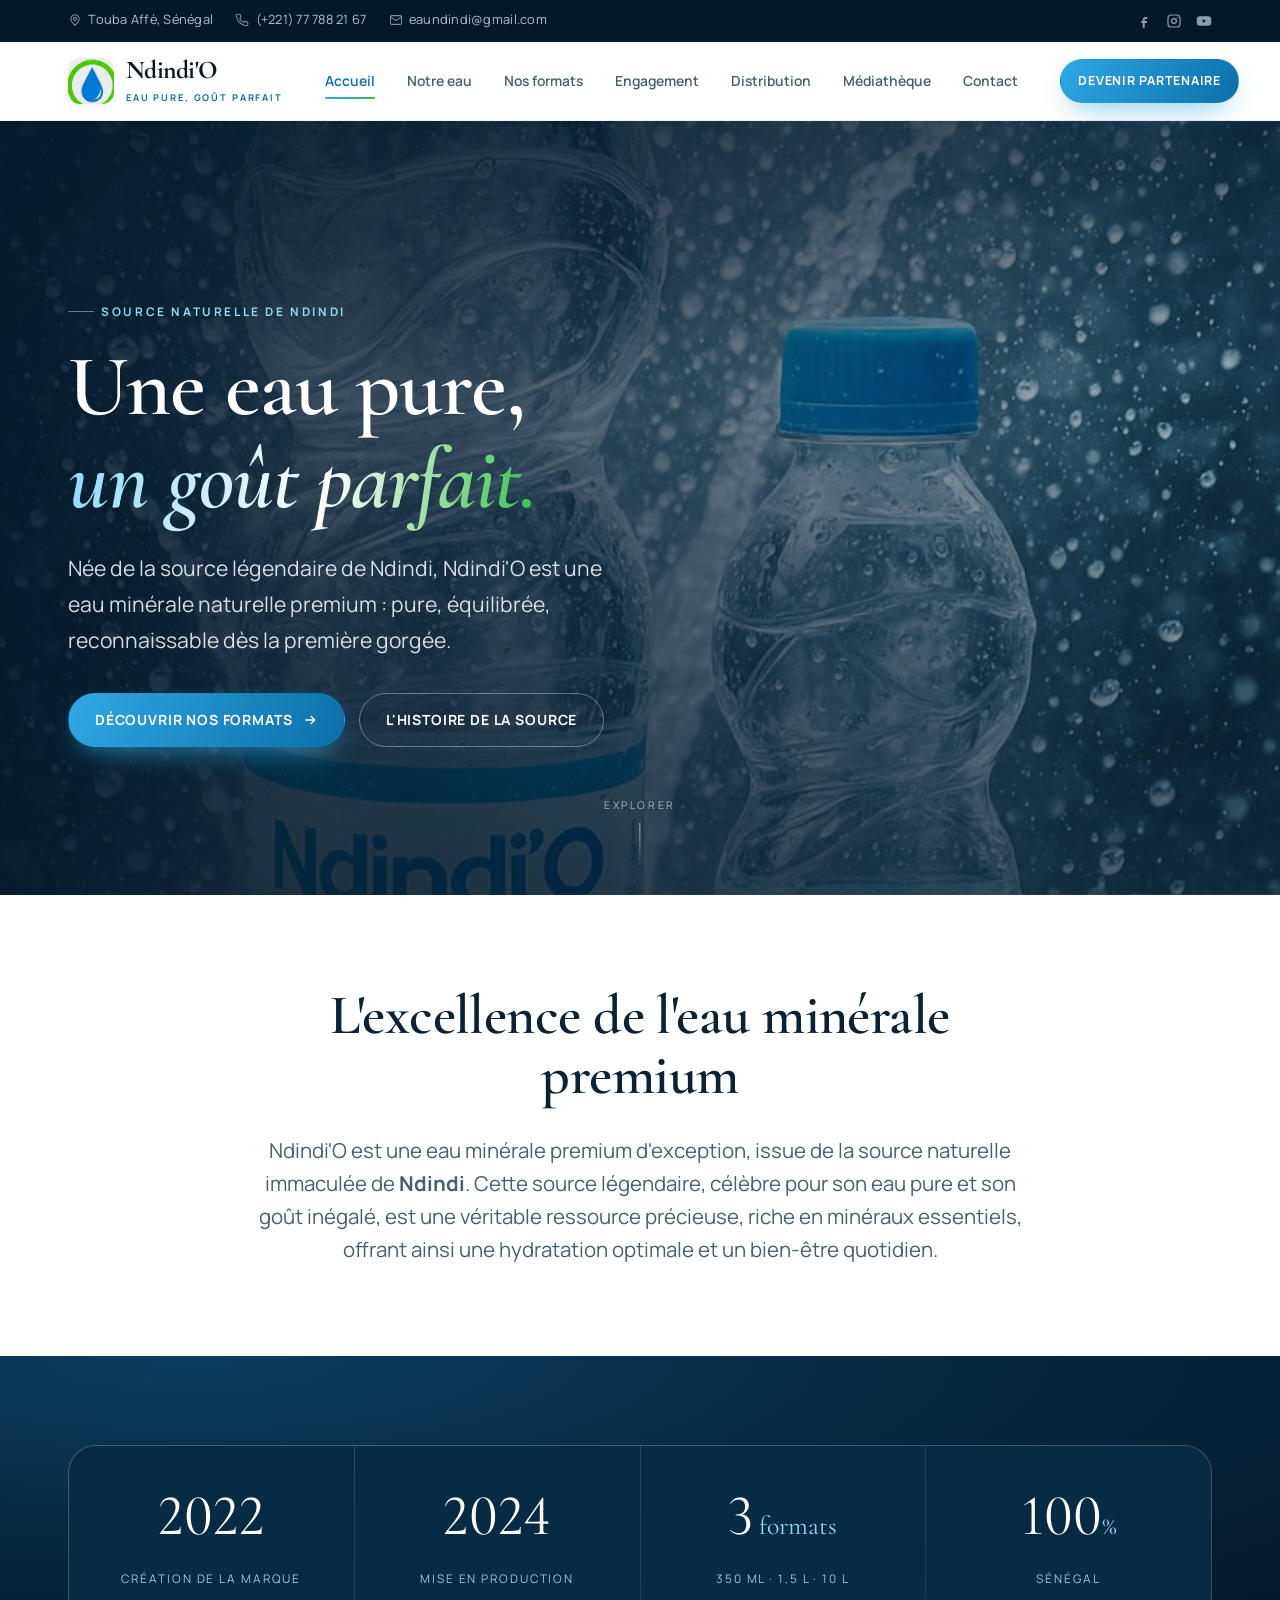
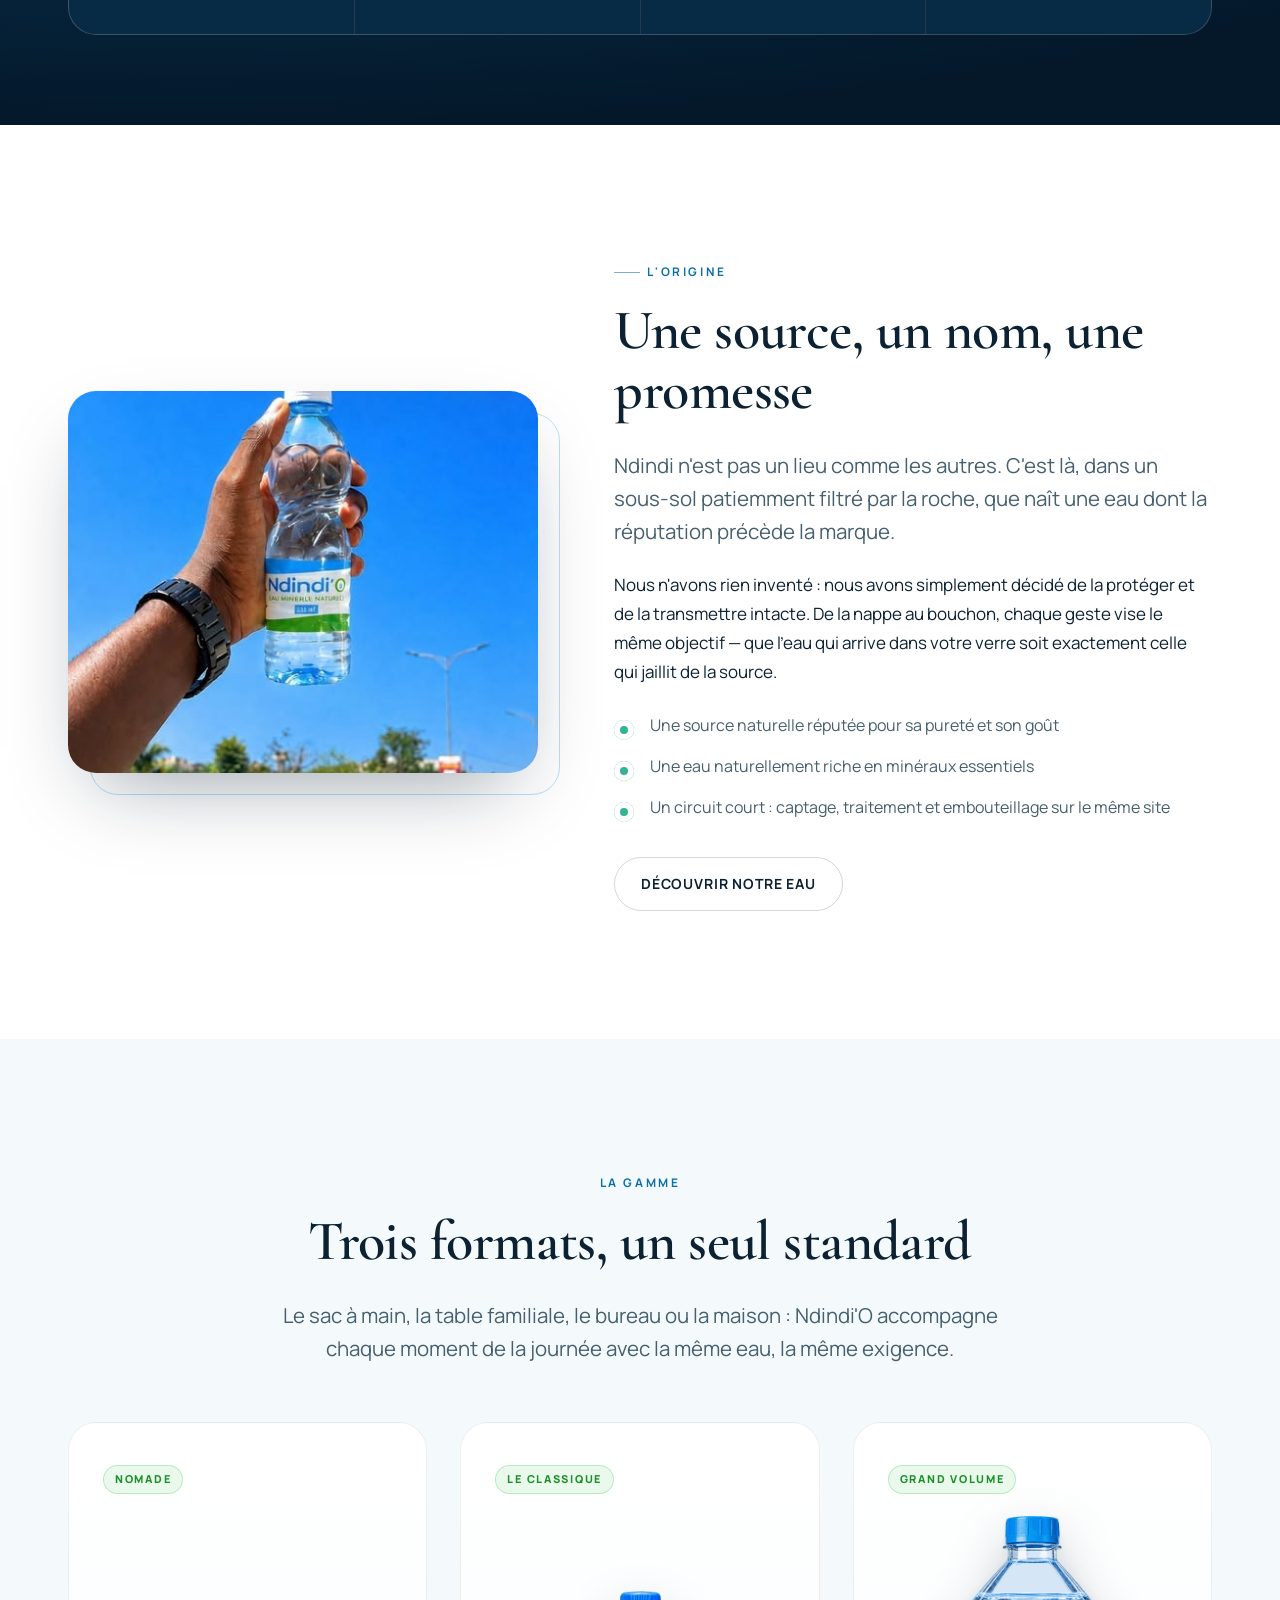
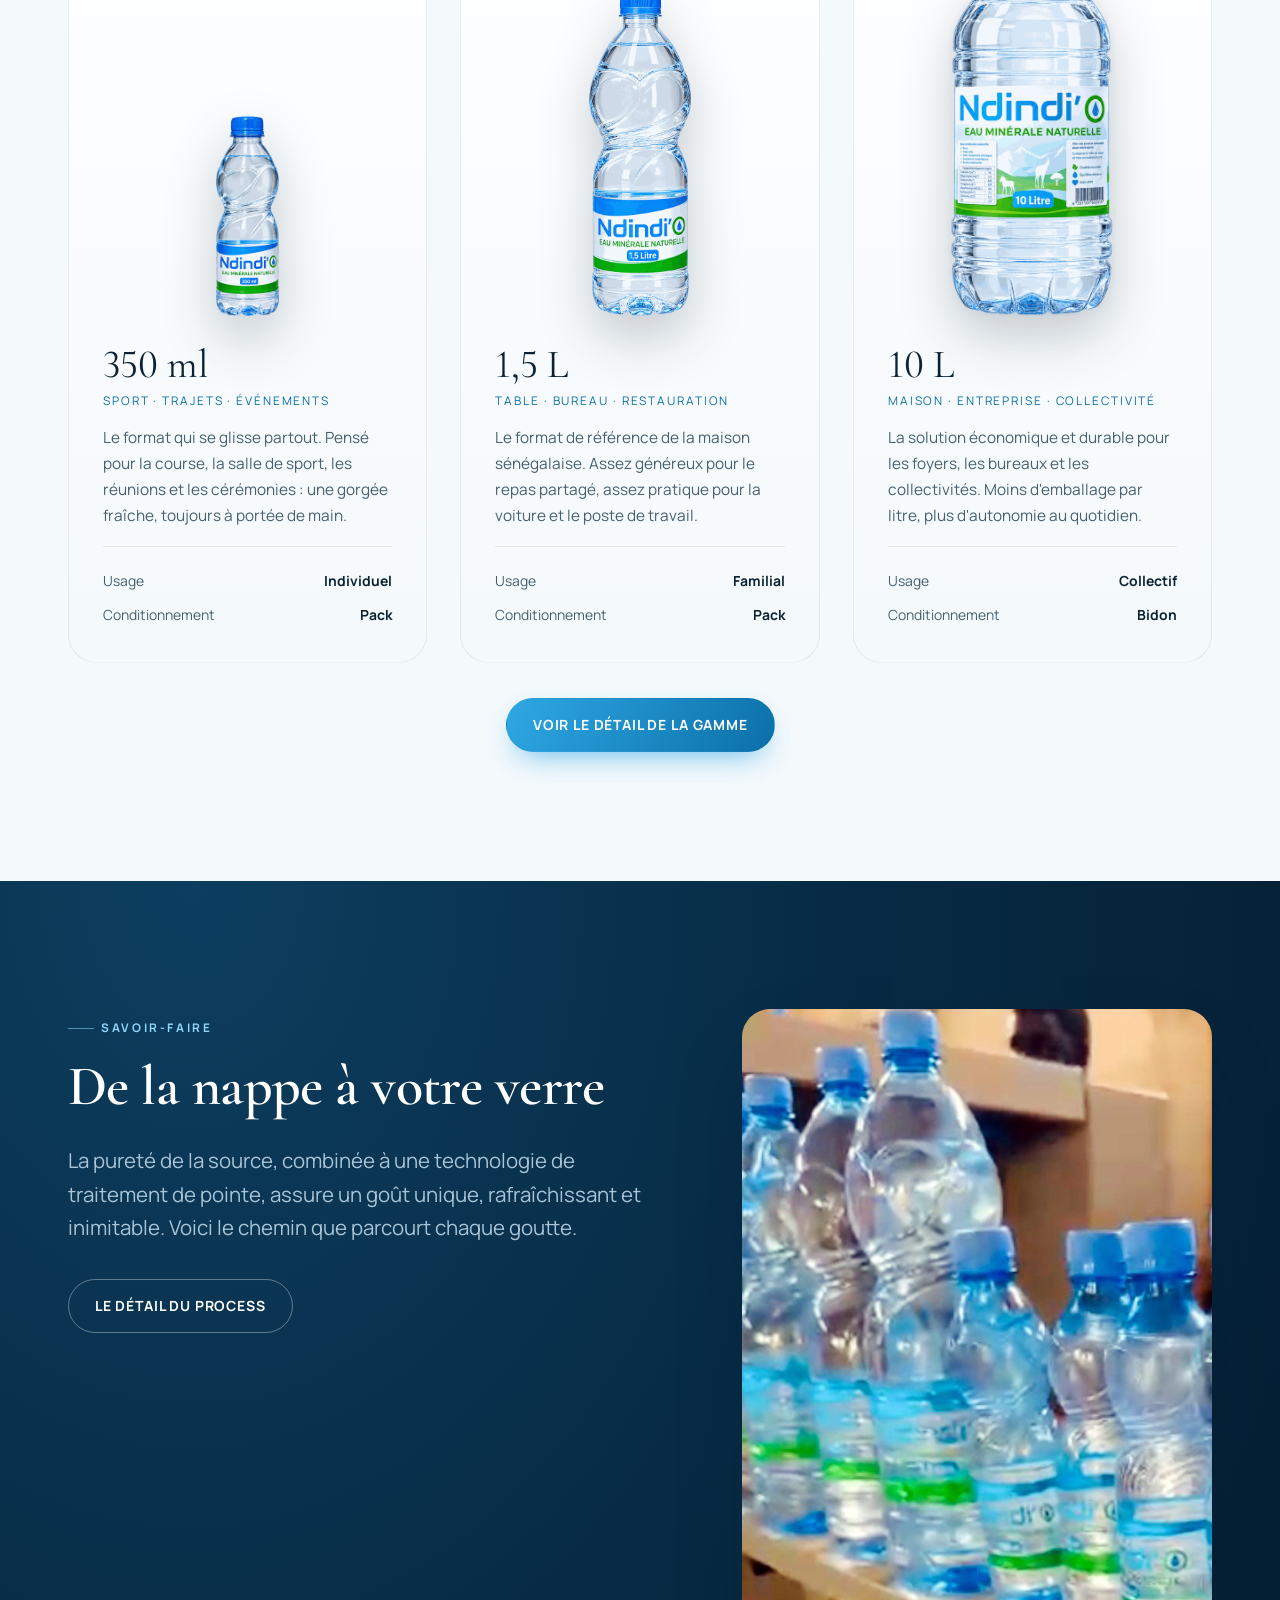
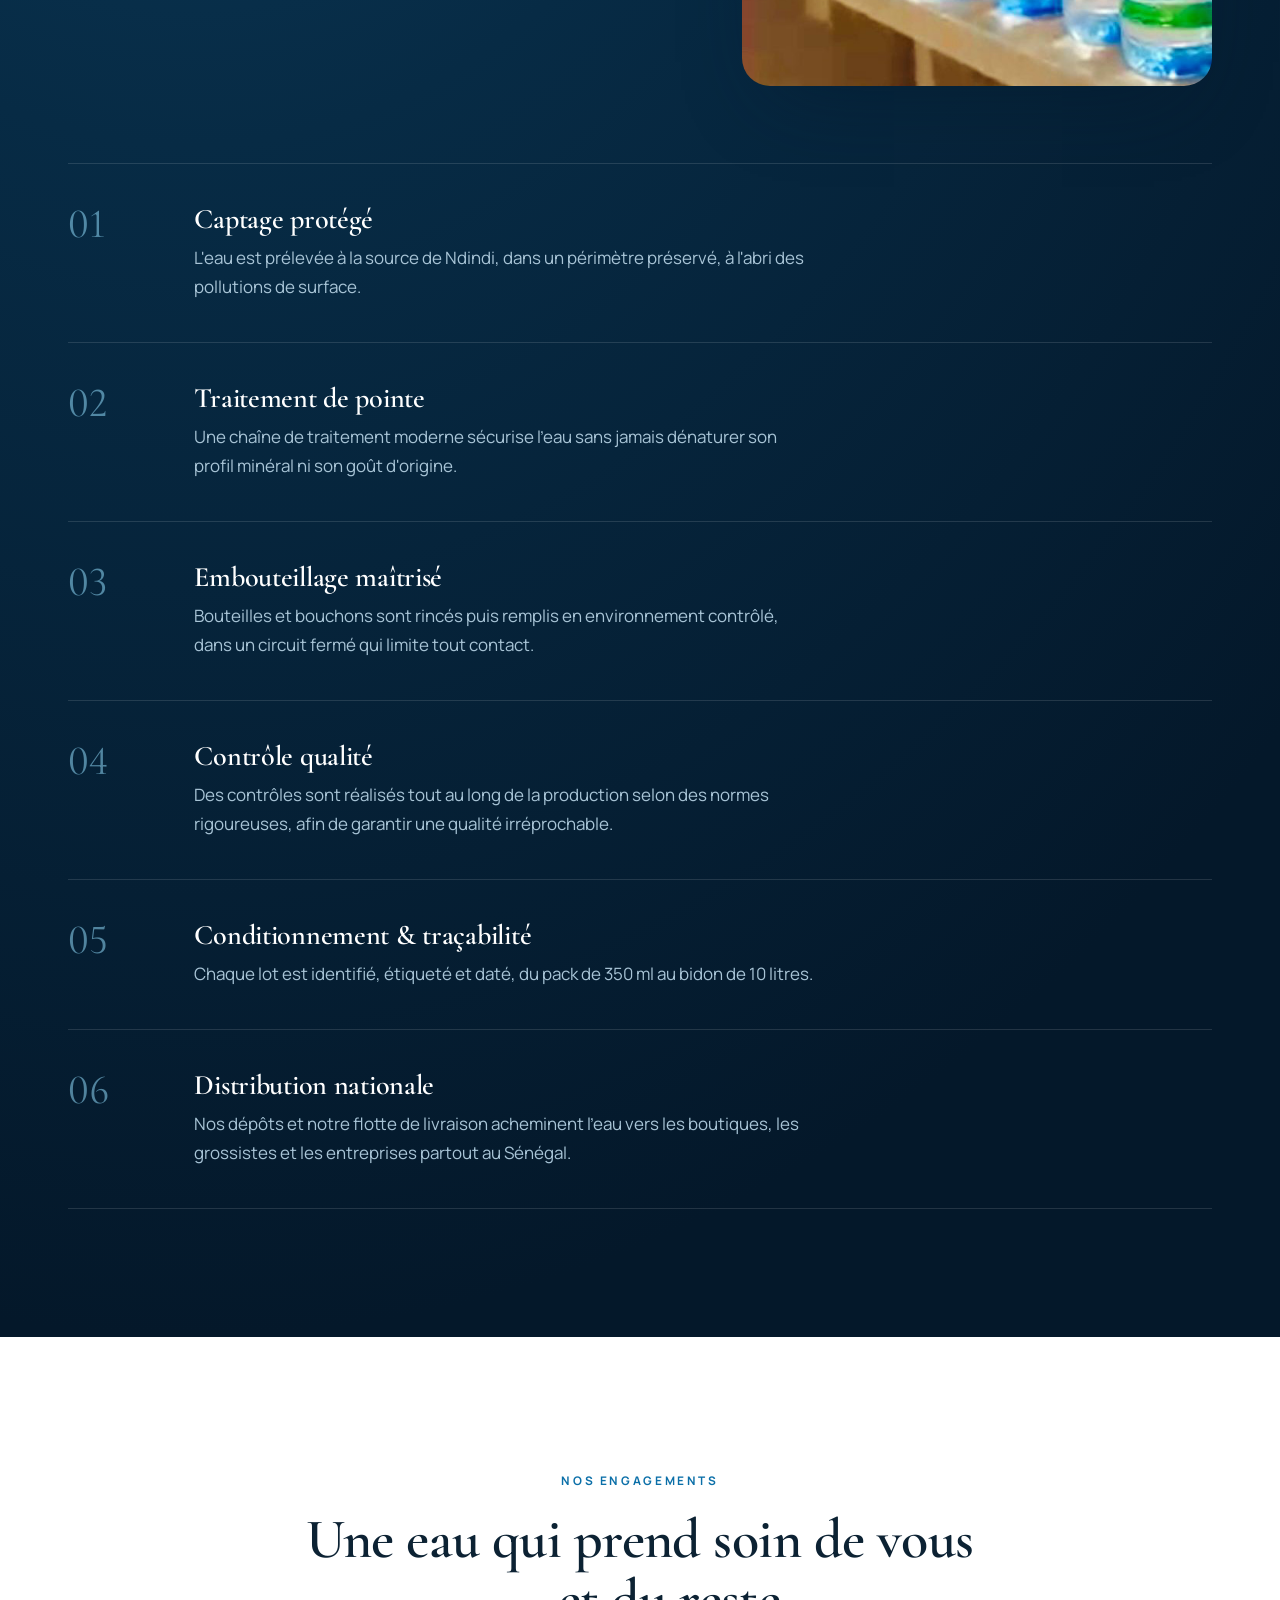
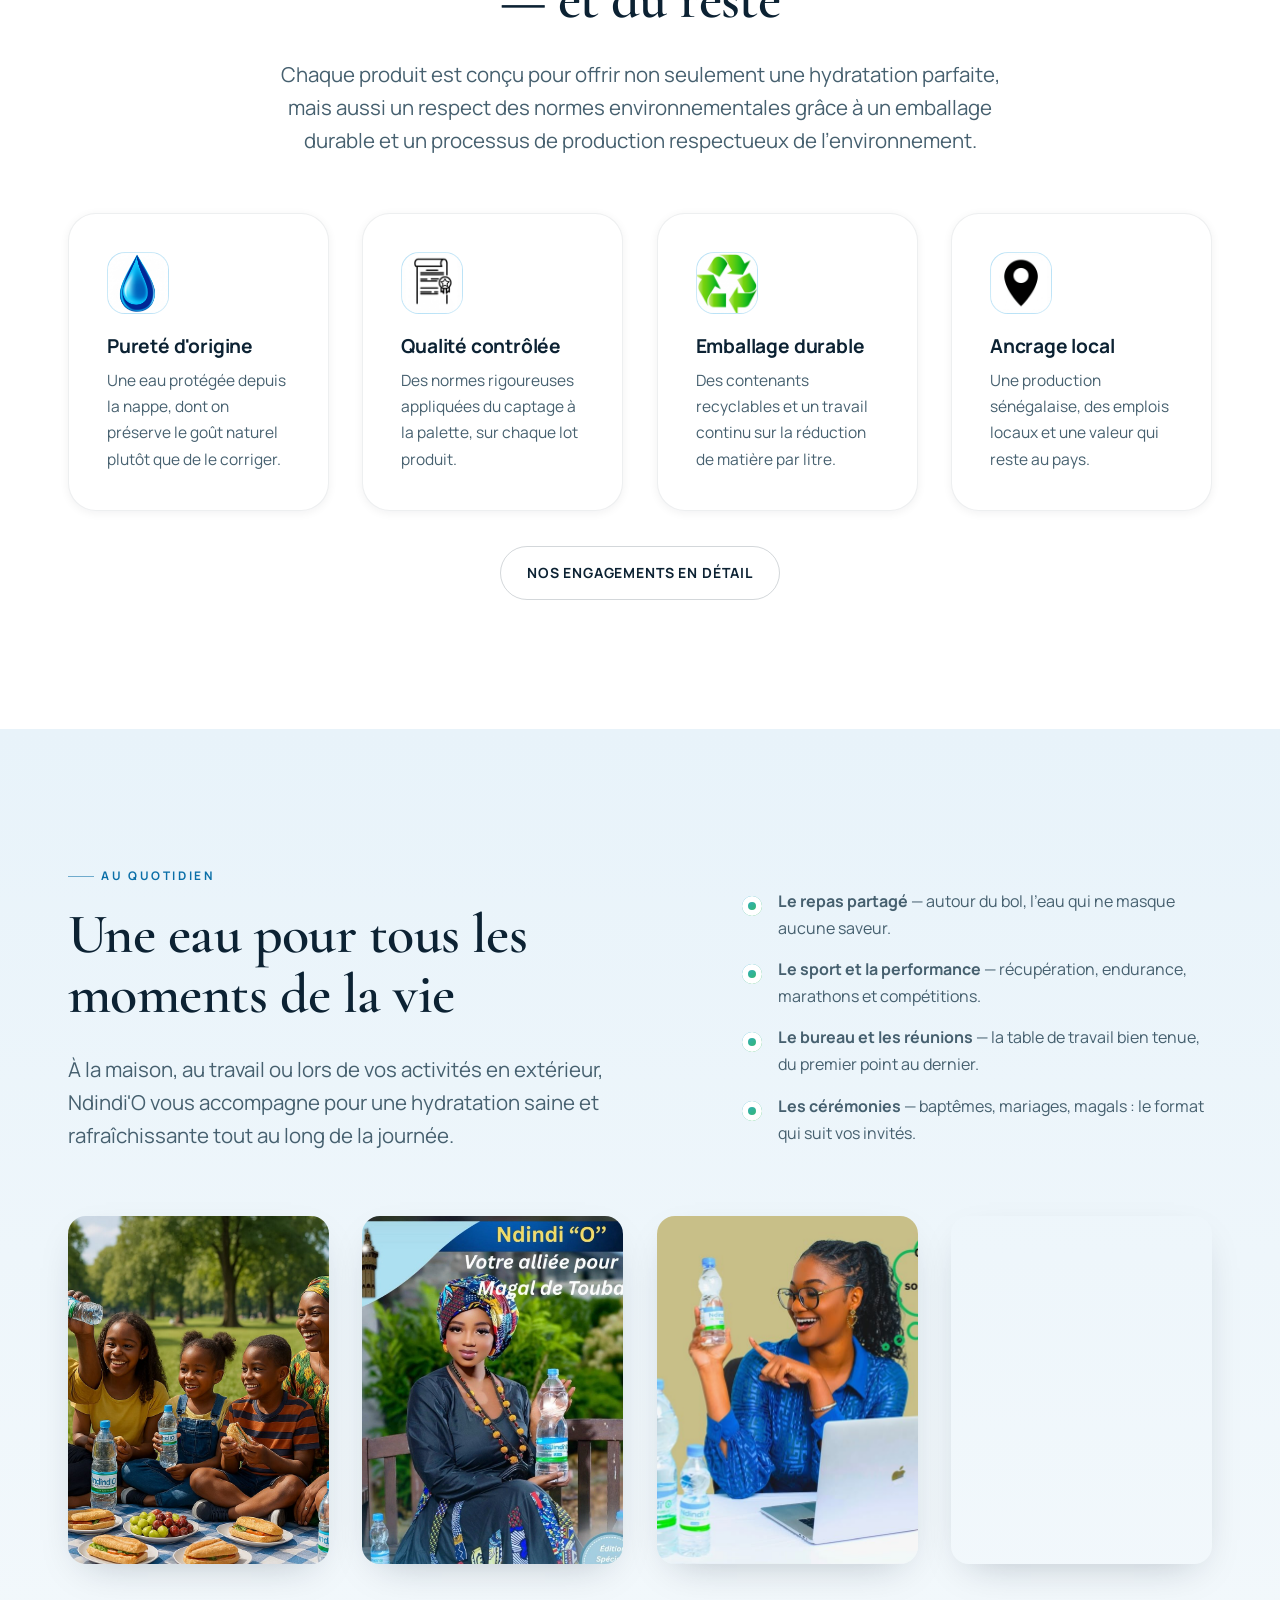
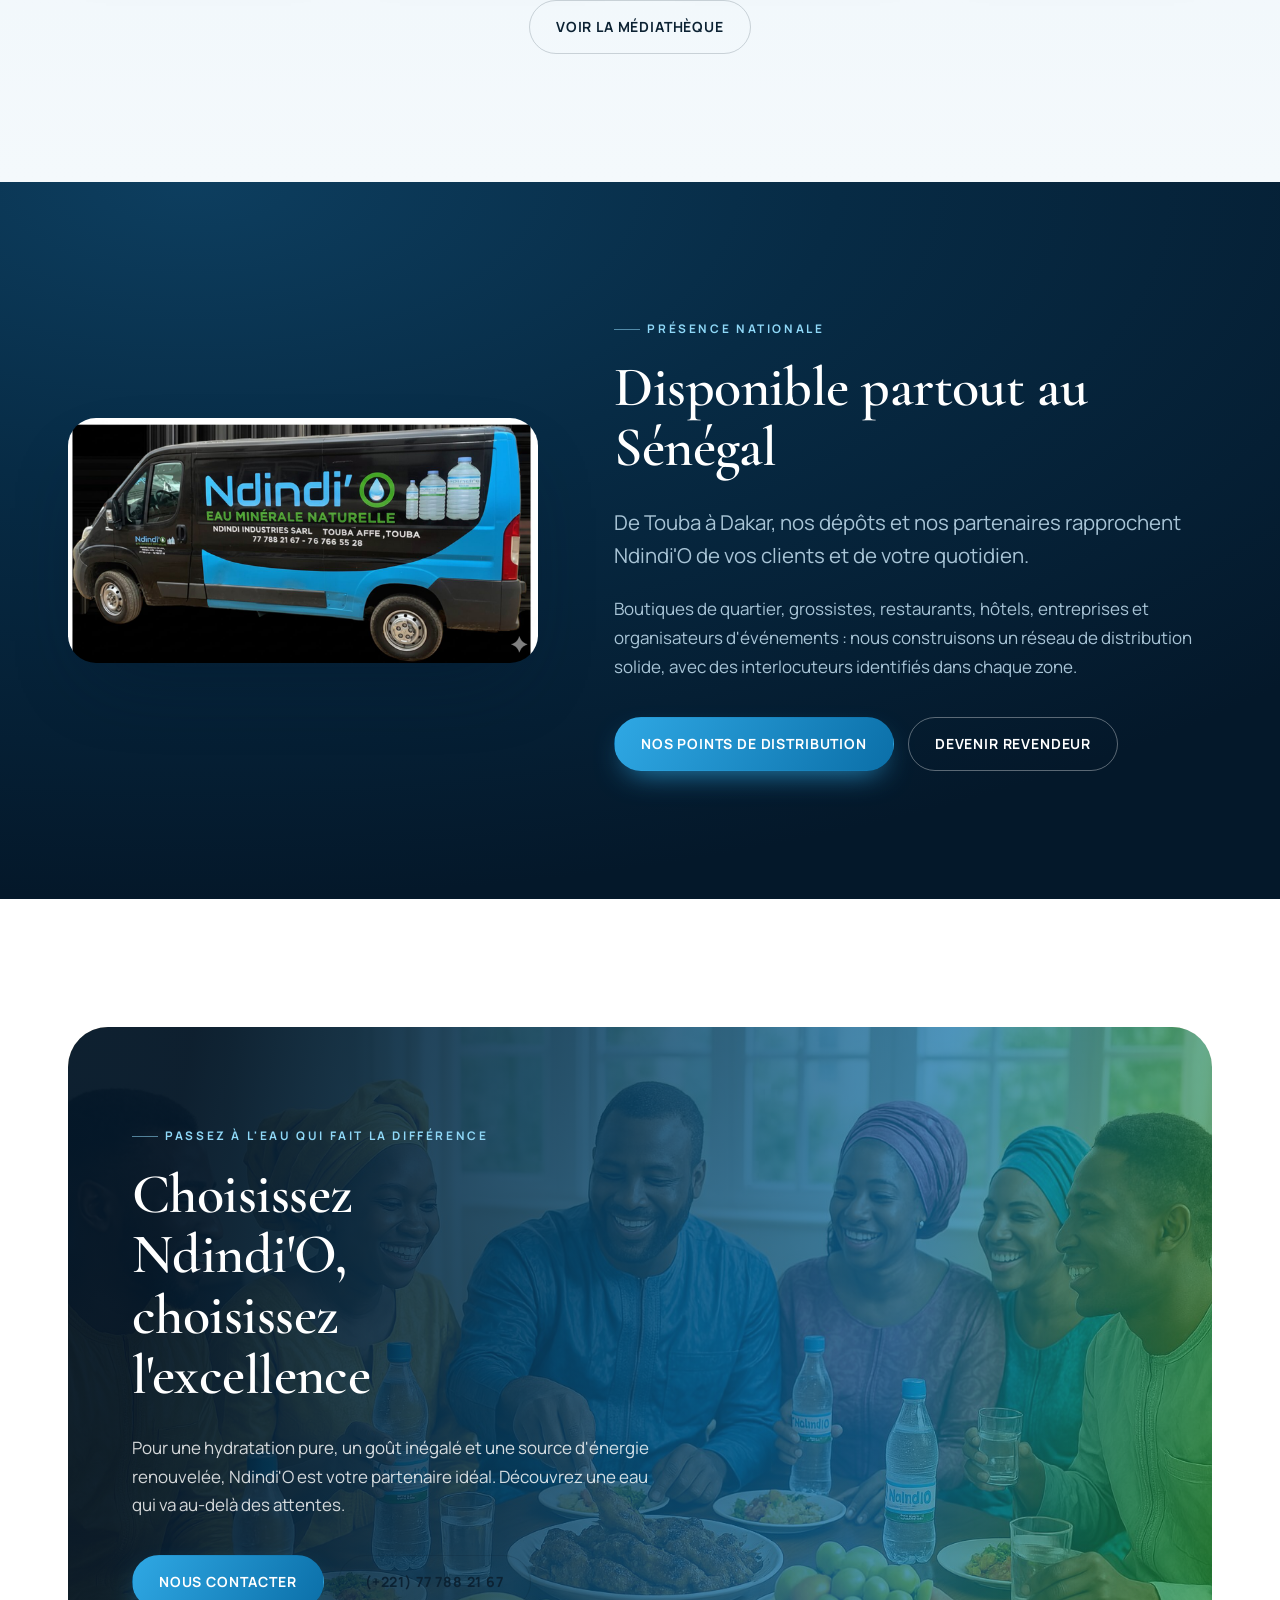
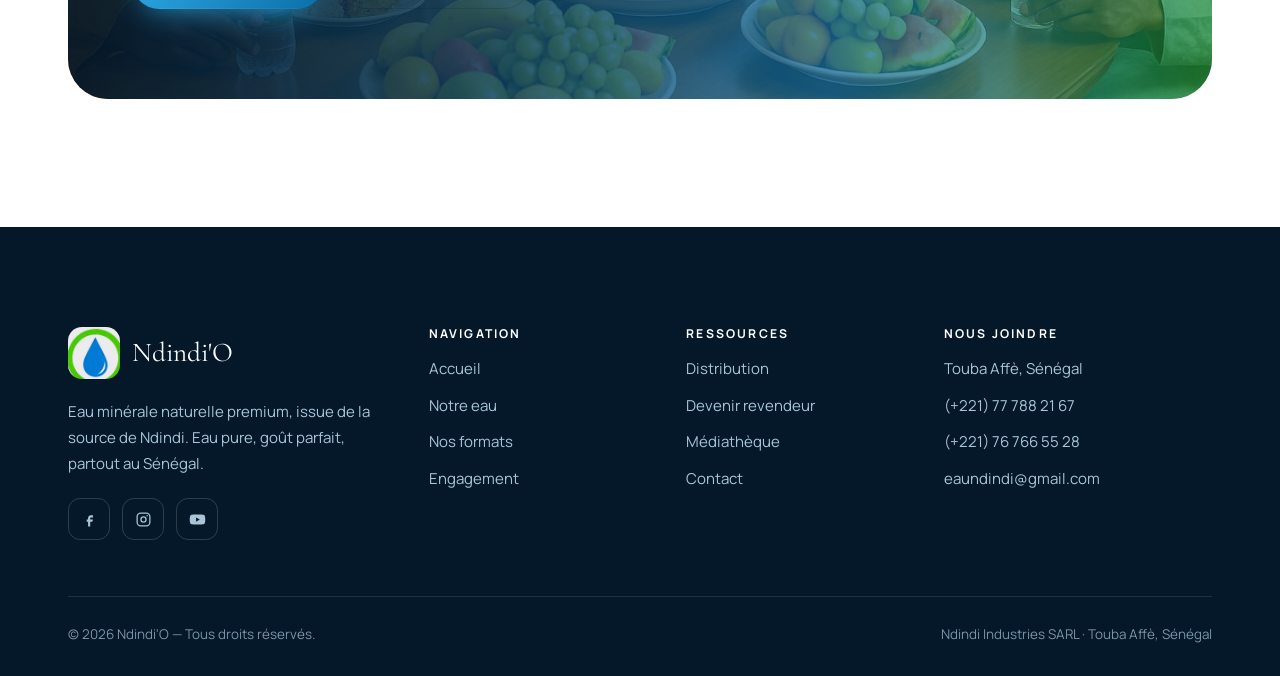
==== commit a125b443: "fix: la source est a Ndindi, Touba Affe est le siege Le site WordPress d'origine attribuait la sourc" ====
--- a/index.html
+++ b/index.html
@@ -4,13 +4,13 @@
 <meta charset="UTF-8">
 <meta name="viewport" content="width=device-width, initial-scale=1">
 <title>Ndindi'O — Eau minérale naturelle premium du Sénégal</title>
-<meta name="description" content="Ndindi'O, eau minérale naturelle premium issue de la source de Touba Affè. Formats 350 ml, 1,5 L et 10 L, disponibles partout au Sénégal. Eau pure, goût parfait.">
+<meta name="description" content="Ndindi'O, eau minérale naturelle premium issue de la source de Ndindi. Formats 350 ml, 1,5 L et 10 L, disponibles partout au Sénégal. Eau pure, goût parfait.">
 <link rel="canonical" href="https://eaundindi.com/">
 <meta property="og:type" content="website">
 <meta property="og:locale" content="fr_SN">
 <meta property="og:site_name" content="Ndindi'O">
 <meta property="og:title" content="Ndindi'O — Eau minérale naturelle premium du Sénégal">
-<meta property="og:description" content="Une source naturelle au cœur de Touba Affè. Une eau pure, riche en minéraux essentiels, disponible partout au Sénégal.">
+<meta property="og:description" content="Une source naturelle à Ndindi. Une eau pure, riche en minéraux essentiels, disponible partout au Sénégal.">
 <meta property="og:image" content="assets/img/geyser.jpg">
 <meta name="theme-color" content="#04182A">
 <link rel="icon" href="assets/img/logo-ndindi.jpg" type="image/jpeg">
@@ -68,9 +68,9 @@
   <div class="hero__media"><img src="assets/img/geyser.jpg" alt="Bouteilles Ndindi'O 1,5 L et 350 ml sous une pluie d'eau pure" fetchpriority="high"></div>
   <div class="container">
     <div class="hero__inner">
-      <span class="kicker" style="color:var(--blue-light)">Source naturelle de Touba Affè</span>
+      <span class="kicker" style="color:var(--blue-light)">Source naturelle de Ndindi</span>
       <h1>Une eau pure,<br><em>un goût parfait.</em></h1>
-      <p class="hero__lead">Née d'une source légendaire au cœur de la ville sainte de Touba Affè, Ndindi'O est une eau minérale naturelle premium&nbsp;: pure, équilibrée, reconnaissable dès la première gorgée.</p>
+      <p class="hero__lead">Née de la source légendaire de Ndindi, Ndindi'O est une eau minérale naturelle premium&nbsp;: pure, équilibrée, reconnaissable dès la première gorgée.</p>
       <div class="btn-row">
         <a class="btn btn--primary" href="nos-formats.html">Découvrir nos formats
           <svg viewBox="0 0 24 24" fill="none" stroke="currentColor" stroke-width="2"><path d="M5 12h14m-6-6 6 6-6 6"/></svg>
@@ -86,7 +86,7 @@
 <section class="section section--tight">
   <div class="container container--narrow center">
     <h2 class="reveal">L'excellence de l'eau minérale premium</h2>
-    <p class="lead reveal" data-delay="1">Ndindi'O est une eau minérale premium d'exception, issue de la source naturelle immaculée située au cœur de la ville sainte de <strong>Touba Affè</strong>. Cette source légendaire, célèbre pour son eau pure et son goût inégalé, est une véritable ressource précieuse, riche en minéraux essentiels, offrant ainsi une hydratation optimale et un bien-être quotidien.</p>
+    <p class="lead reveal" data-delay="1">Ndindi'O est une eau minérale premium d'exception, issue de la source naturelle immaculée de <strong>Ndindi</strong>. Cette source légendaire, célèbre pour son eau pure et son goût inégalé, est une véritable ressource précieuse, riche en minéraux essentiels, offrant ainsi une hydratation optimale et un bien-être quotidien.</p>
   </div>
 </section>
 
@@ -122,8 +122,8 @@
     </div>
     <div class="reveal" data-delay="1">
       <span class="kicker">L'origine</span>
-      <h2>Une source, une ville sainte, une promesse</h2>
-      <p class="lead">Touba Affè n'est pas un lieu comme les autres. C'est là, dans un sous-sol patiemment filtré par la roche, que naît une eau dont la réputation précède la marque.</p>
+      <h2>Une source, un nom, une promesse</h2>
+      <p class="lead">Ndindi n'est pas un lieu comme les autres. C'est là, dans un sous-sol patiemment filtré par la roche, que naît une eau dont la réputation précède la marque.</p>
       <p>Nous n'avons rien inventé&nbsp;: nous avons simplement décidé de la protéger et de la transmettre intacte. De la nappe au bouchon, chaque geste vise le même objectif — que l'eau qui arrive dans votre verre soit exactement celle qui jaillit de la source.</p>
       <ul class="ticks">
         <li>Une source naturelle réputée pour sa pureté et son goût</li>
@@ -206,7 +206,7 @@
     <div class="steps" style="margin-top:clamp(48px,6vw,80px)">
       <div class="step reveal">
         <div class="step__n"></div>
-        <div><h3>Captage protégé</h3><p>L'eau est prélevée à la source de Touba Affè, dans un périmètre préservé, à l'abri des pollutions de surface.</p></div>
+        <div><h3>Captage protégé</h3><p>L'eau est prélevée à la source de Ndindi, dans un périmètre préservé, à l'abri des pollutions de surface.</p></div>
       </div>
       <div class="step reveal">
         <div class="step__n"></div>
@@ -350,7 +350,7 @@
           <img loading="lazy" decoding="async" src="assets/img/logo-ndindi.jpg" alt="Ndindi'O">
           <span>Ndindi'O</span>
         </div>
-        <p>Eau minérale naturelle premium, issue de la source de Touba Affè. Eau pure, goût parfait, partout au Sénégal.</p>
+        <p>Eau minérale naturelle premium, issue de la source de Ndindi. Eau pure, goût parfait, partout au Sénégal.</p>
         <div class="footer-social">
           <a href="https://web.facebook.com/profile.php?id=61568722525797" target="_blank" rel="noopener" aria-label="Facebook"><svg viewBox="0 0 24 24" fill="currentColor"><path d="M14 9h3V6h-3c-2.2 0-4 1.8-4 4v2H8v3h2v7h3v-7h3l1-3h-4v-2c0-.6.4-1 1-1z"/></svg></a>
           <a href="https://www.instagram.com/eaundindi/" target="_blank" rel="noopener" aria-label="Instagram"><svg viewBox="0 0 24 24" fill="none" stroke="currentColor" stroke-width="1.8"><rect x="3" y="3" width="18" height="18" rx="5"/><circle cx="12" cy="12" r="3.6"/><circle cx="17.2" cy="6.8" r="1.1" fill="currentColor" stroke="none"/></svg></a>
--- a/assets/css/style.css
+++ b/assets/css/style.css
@@ -394,10 +394,21 @@
 }
 .pagehead__media { position: absolute; inset: 0; z-index: -2; }
 .pagehead__media img { width: 100%; height: 100%; object-fit: cover; }
+/* Visuel dont le sujet occupe la droite : on le ramene dans le cadre
+   quand le bandeau devient etroit et rogne fortement sur les cotes. */
+@media (max-width: 1100px) {
+  .pagehead__media img.focus-right { object-position: 74% center; }
+}
 .pagehead::before {
   content: "";
   position: absolute; inset: 0; z-index: -1;
   background: linear-gradient(105deg, rgba(4,24,42,.94) 0%, rgba(4,24,42,.72) 55%, rgba(4,24,42,.42) 100%);
+}
+/* Visuel charge (lettrage, texte incruste) : voile renforce pour que le titre reste lisible */
+.pagehead--dense::before {
+  background:
+    linear-gradient(105deg, rgba(4,24,42,.97) 0%, rgba(4,24,42,.9) 46%, rgba(4,24,42,.7) 100%),
+    linear-gradient(180deg, rgba(4,24,42,.5) 0%, transparent 40%, rgba(4,24,42,.5) 100%);
 }
 .pagehead h1 { color: #fff; font-size: clamp(2.6rem, 5.6vw, 4.4rem); }
 .pagehead p { color: rgba(255,255,255,.8); max-width: 640px; font-size: 1.08rem; }
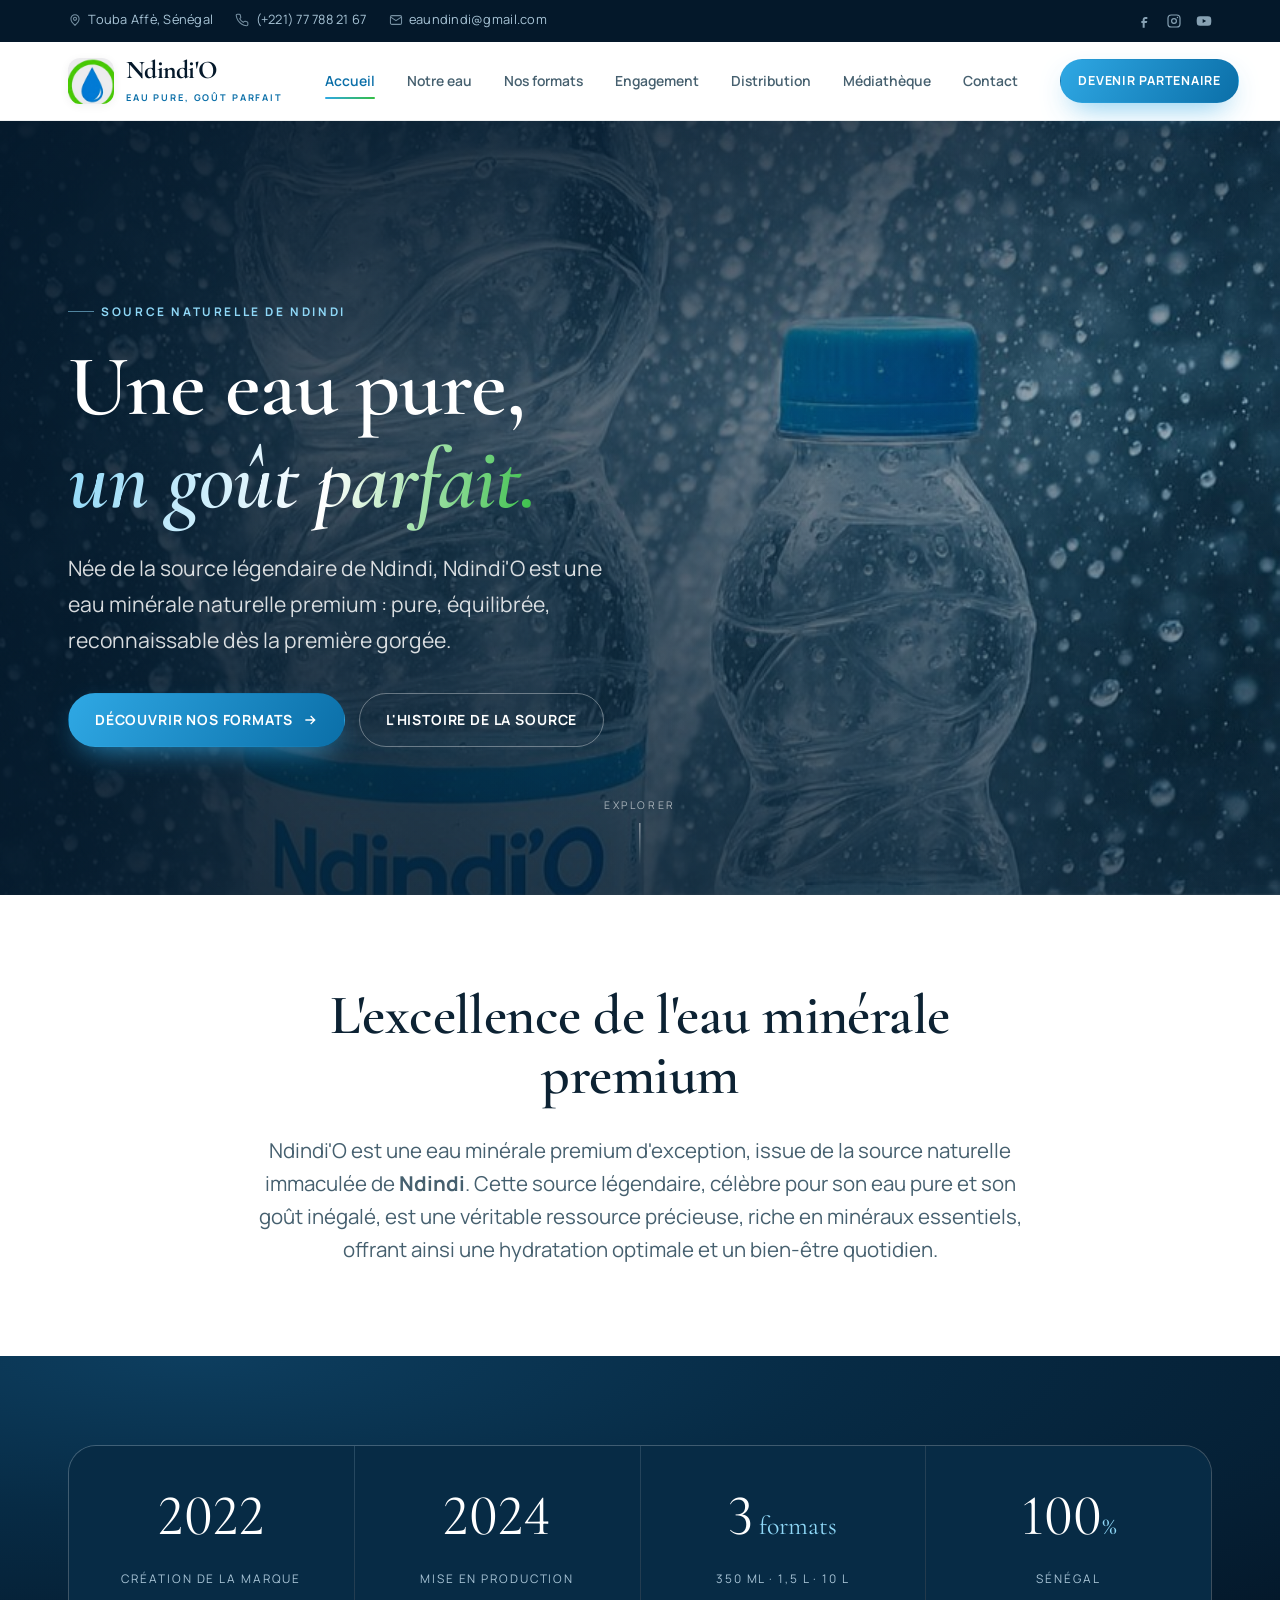
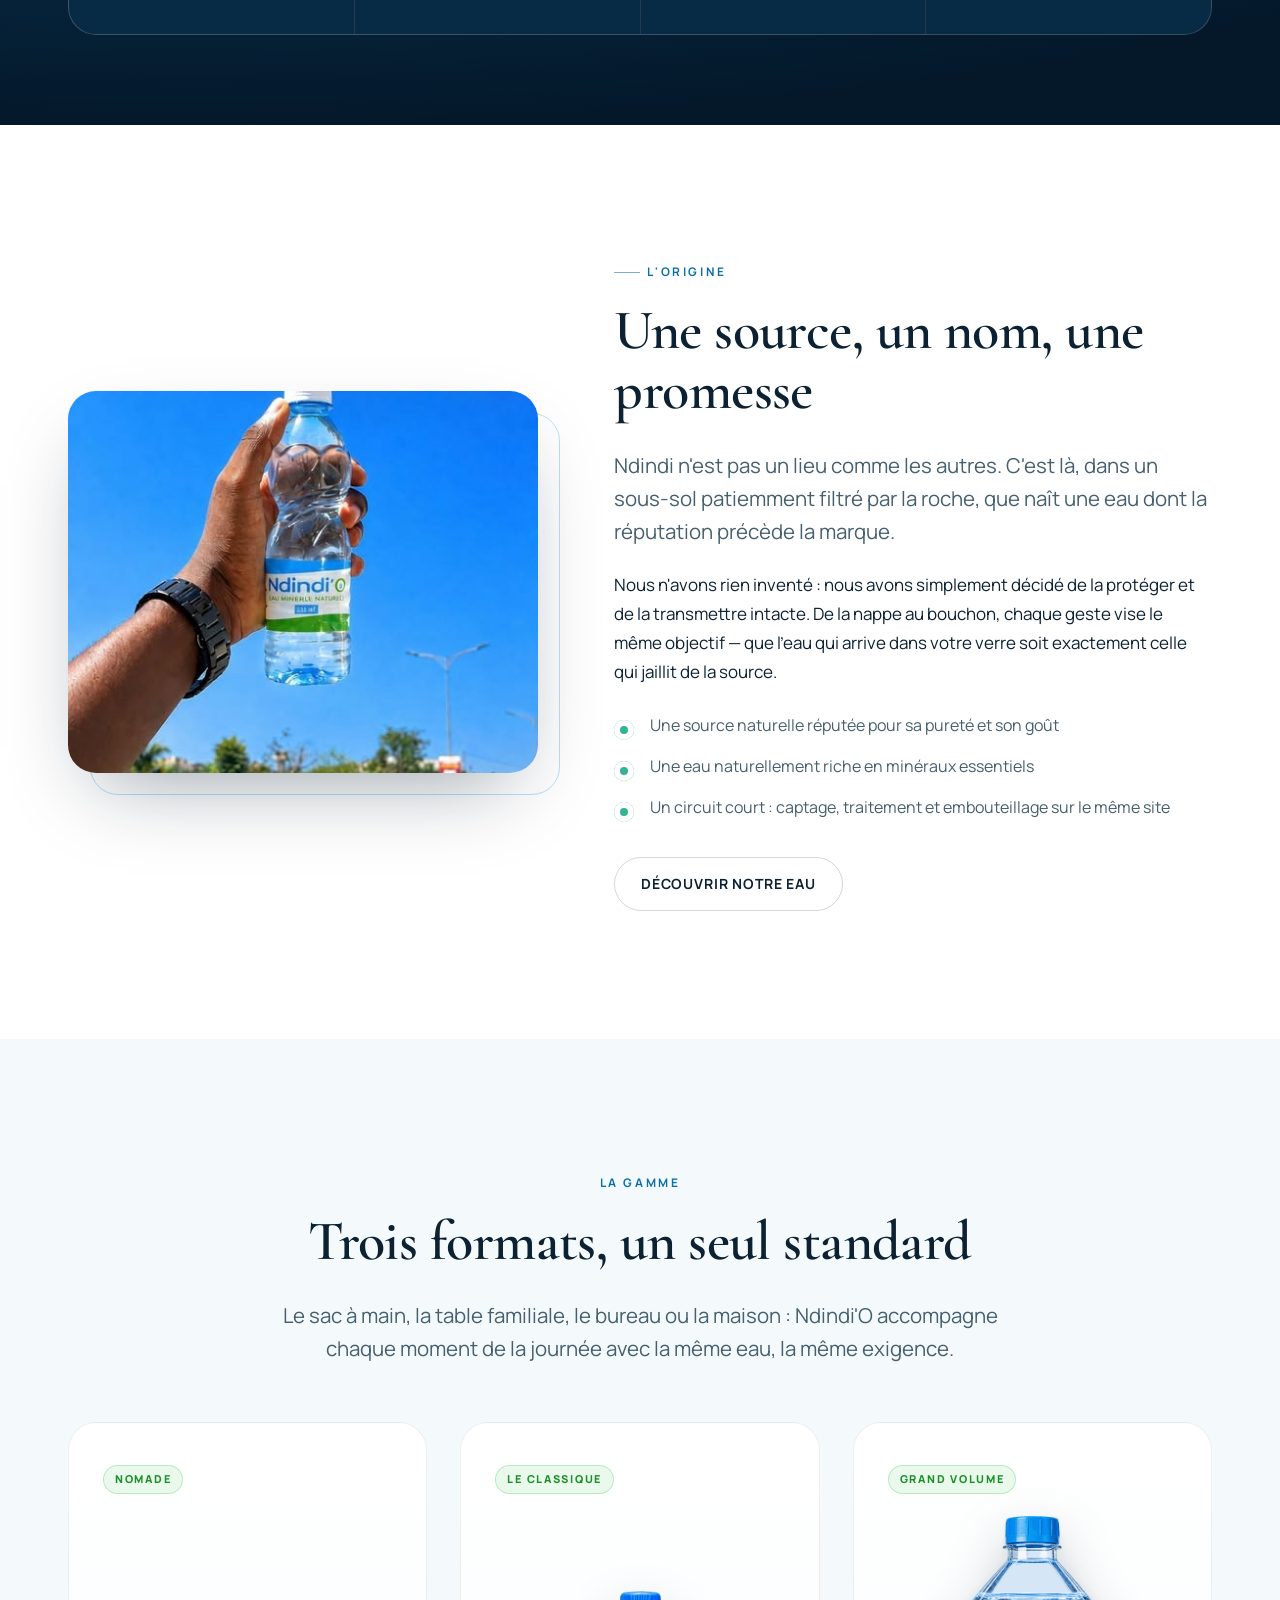
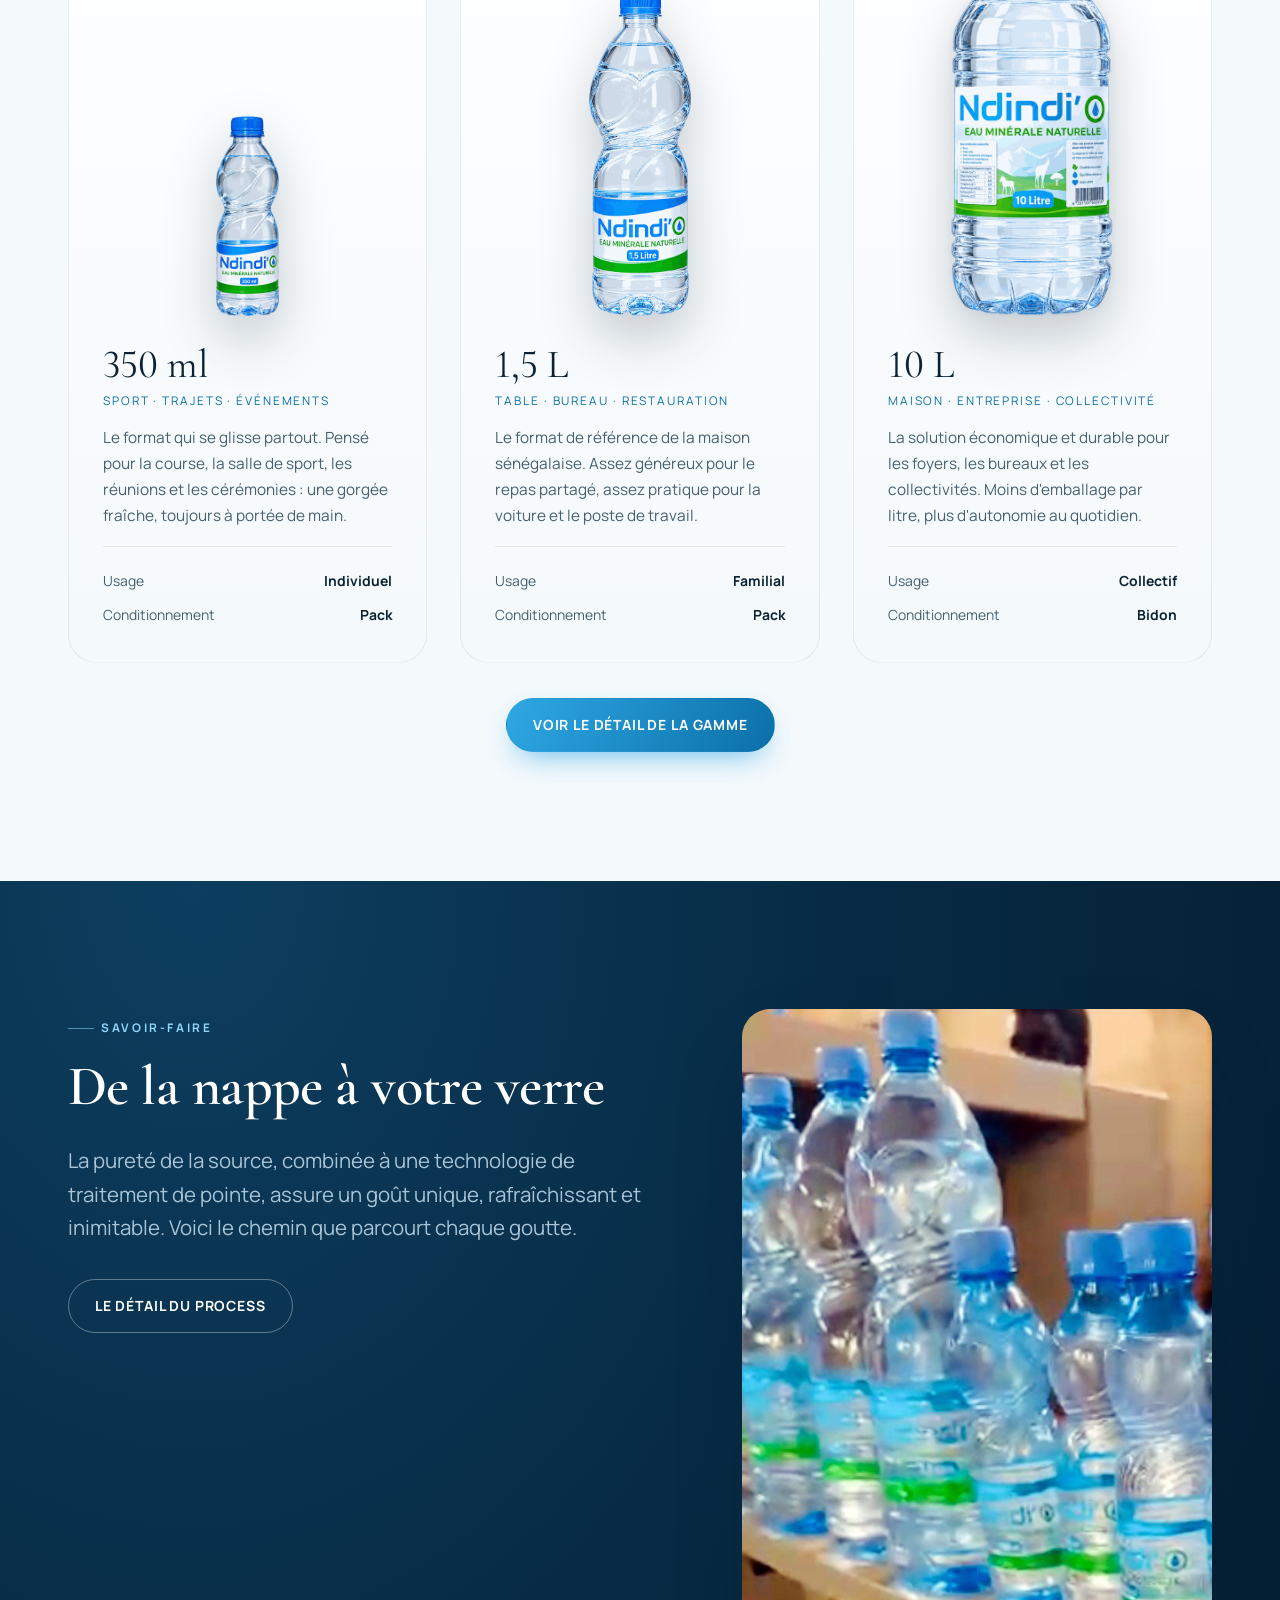
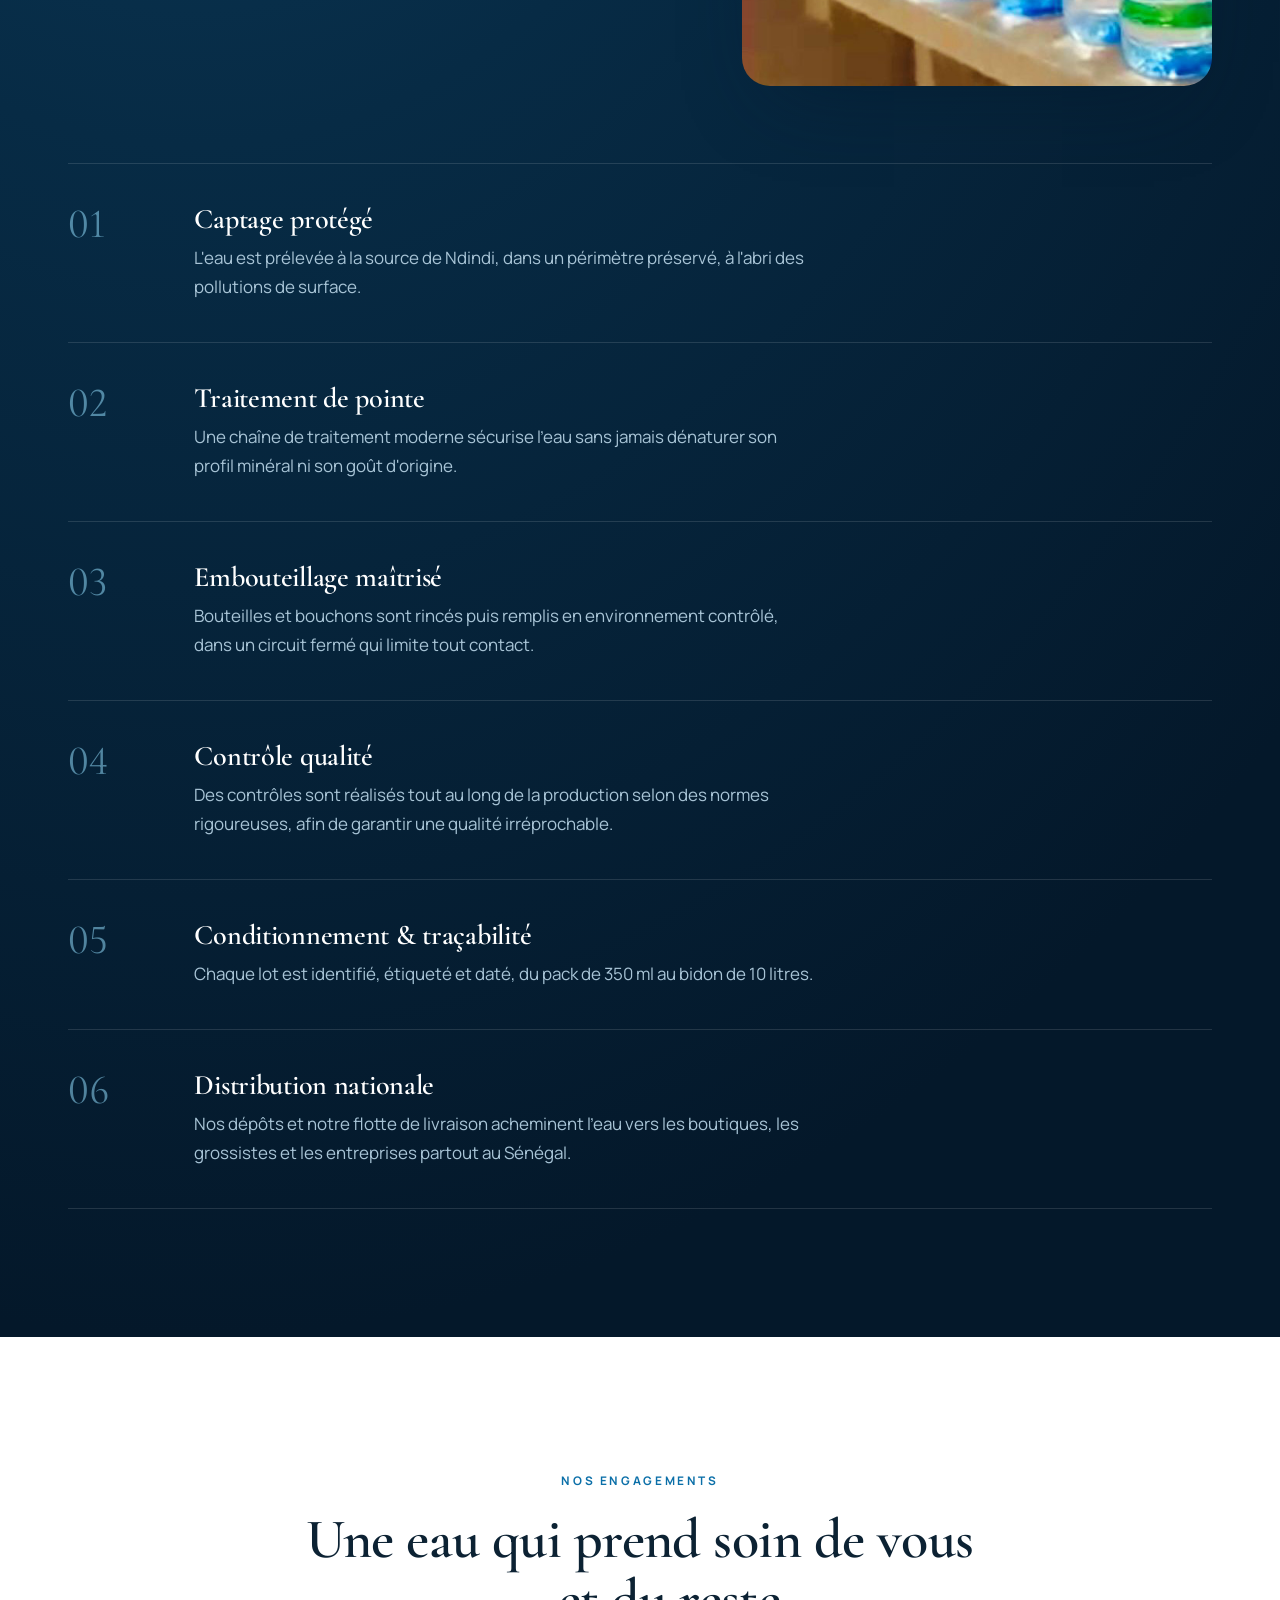
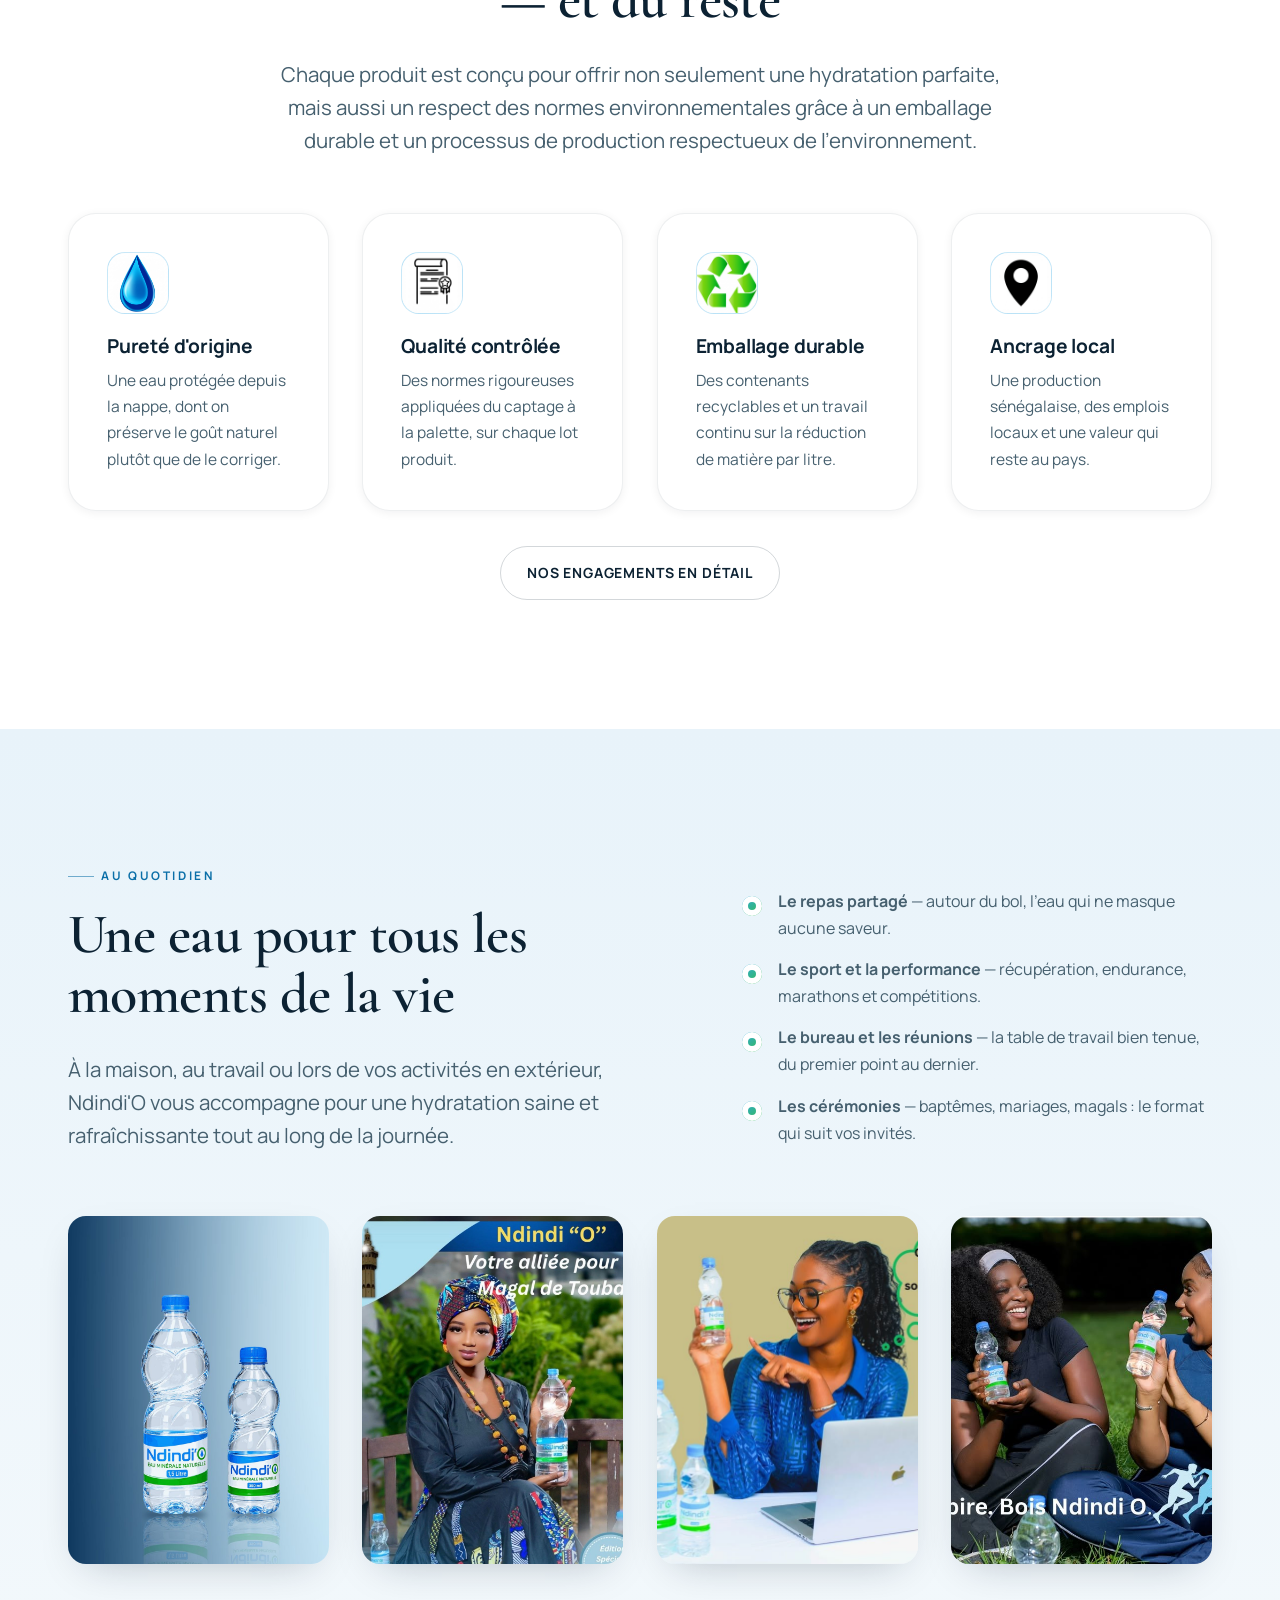
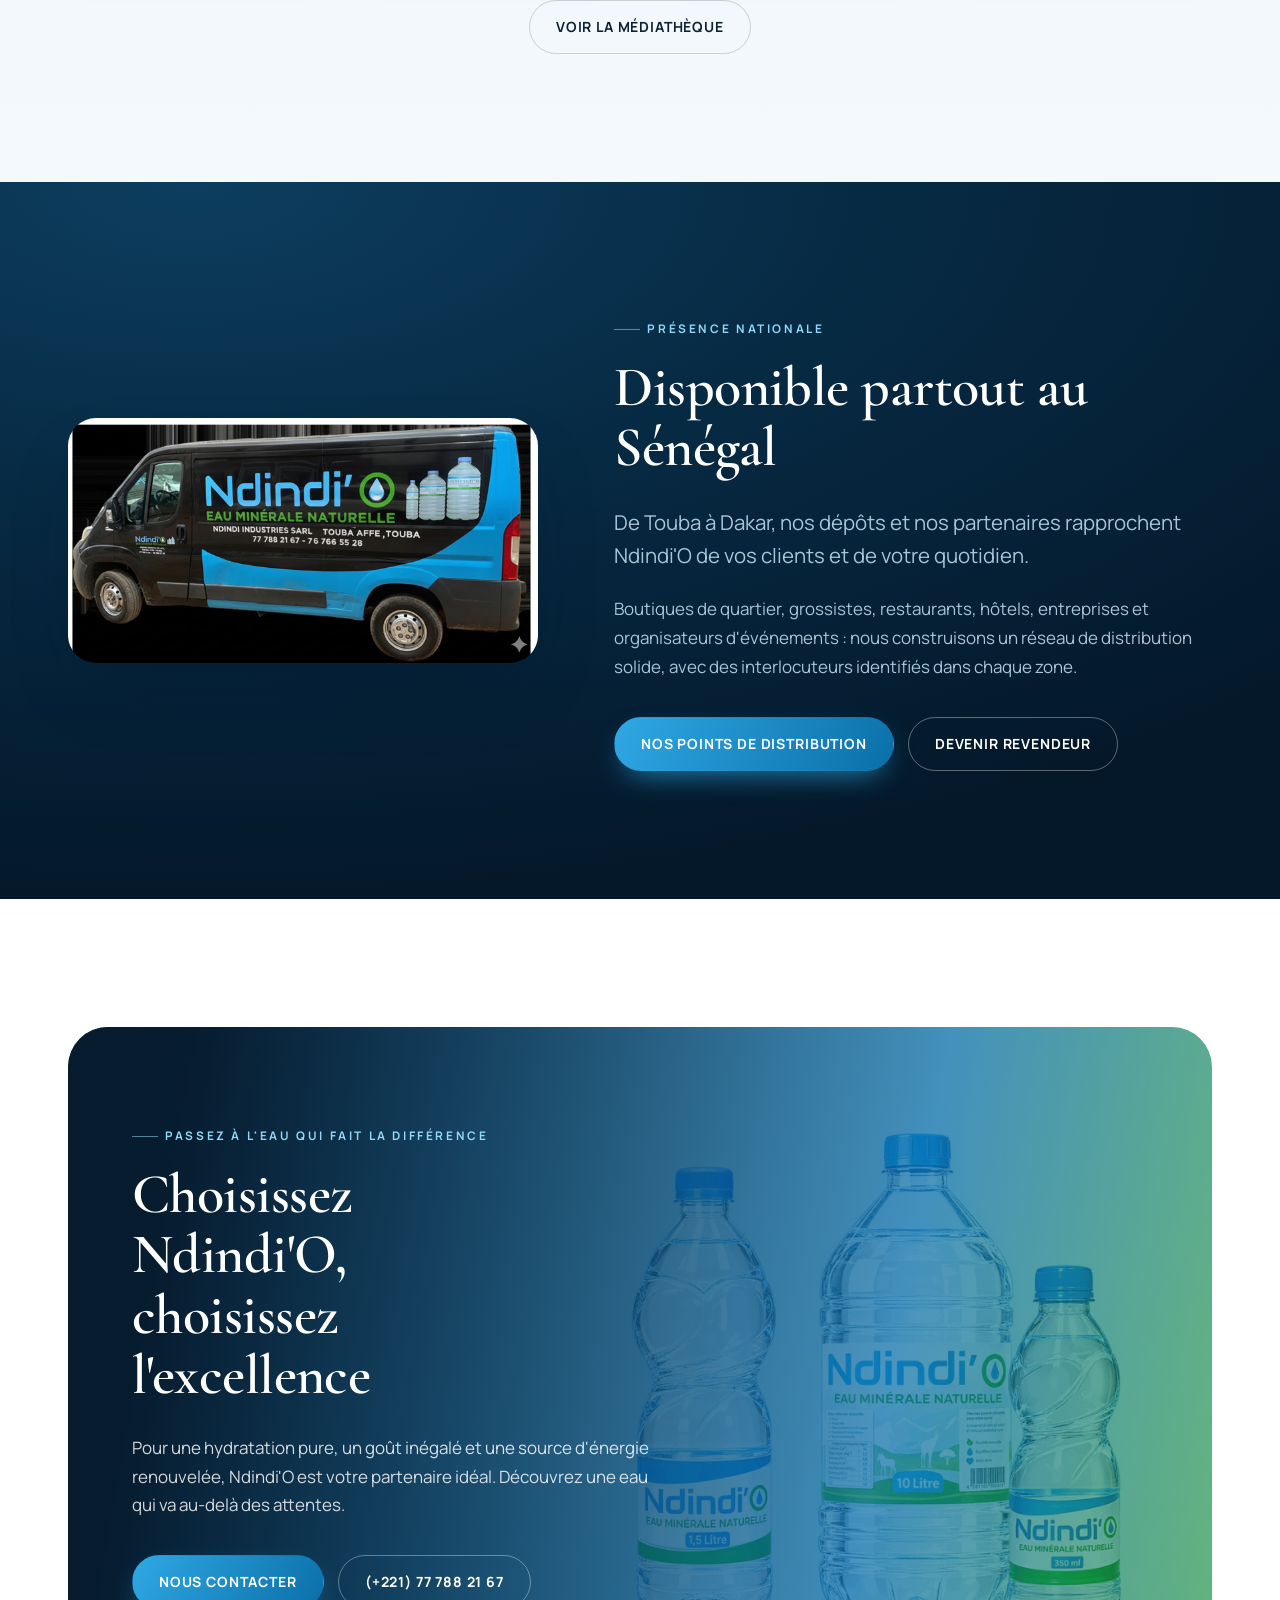
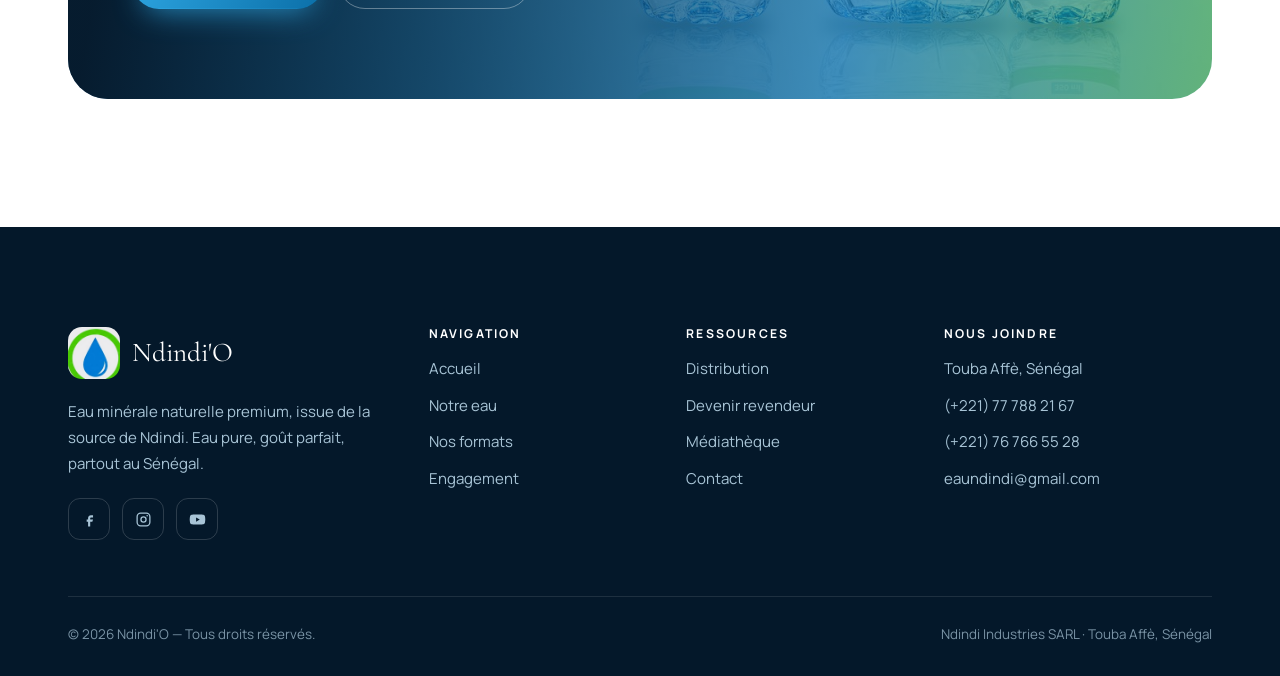
==== commit 3f520195: "feat(images): remplacer les visuels avec personnes par des fonds neutres aux bouteilles - Supprime p" ====
--- a/index.html
+++ b/index.html
@@ -287,7 +287,7 @@
 
     <div class="grid grid-4">
       <figure class="reveal" style="margin:0;border-radius:var(--r-m);overflow:hidden;box-shadow:var(--sh-m)">
-        <img loading="lazy" decoding="async" src="assets/img/pique-nique.jpg" alt="Famille partageant un pique-nique avec des bouteilles Ndindi'O" style="aspect-ratio:3/4;object-fit:cover">
+        <img loading="lazy" decoding="async" src="assets/img/fond-portrait.jpg" alt="Bouteilles Ndindi'O 1,5 L et 350 ml sur fond bleu" style="aspect-ratio:3/4;object-fit:cover">
       </figure>
       <figure class="reveal" data-delay="1" style="margin:0;border-radius:var(--r-m);overflow:hidden;box-shadow:var(--sh-m)">
         <img loading="lazy" decoding="async" src="assets/img/magal-touba.jpg" alt="Visuel Ndindi'O pour le Magal de Touba" style="aspect-ratio:3/4;object-fit:cover">
@@ -327,7 +327,7 @@
 <section class="section">
   <div class="container">
     <div class="cta-band reveal">
-      <div class="cta-band__media"><img loading="lazy" decoding="async" src="assets/img/convivialite.jpg" alt=""></div>
+      <div class="cta-band__media"><img loading="lazy" decoding="async" src="assets/img/fond-gamme.jpg" alt=""></div>
       <span class="kicker" style="color:var(--blue-light)">Passez à l'eau qui fait la différence</span>
       <h2>Choisissez Ndindi'O, choisissez l'excellence</h2>
       <p>Pour une hydratation pure, un goût inégalé et une source d'énergie renouvelée, Ndindi'O est votre partenaire idéal. Découvrez une eau qui va au-delà des attentes.</p>
--- a/assets/css/style.css
+++ b/assets/css/style.css
@@ -184,12 +184,14 @@
 .btn--ghost:hover { border-color: var(--blue); color: var(--blue-deep); }
 
 .section--dark .btn--ghost,
-.hero .btn--ghost {
+.hero .btn--ghost,
+.cta-band .btn--ghost {
   border-color: rgba(255, 255, 255, .35);
   color: #fff;
 }
 .section--dark .btn--ghost:hover,
-.hero .btn--ghost:hover {
+.hero .btn--ghost:hover,
+.cta-band .btn--ghost:hover {
   background: rgba(255, 255, 255, .1);
   border-color: #fff;
   color: #fff;
@@ -840,7 +842,7 @@
   isolation: isolate;
 }
 .cta-band__media { position: absolute; inset: 0; z-index: -2; }
-.cta-band__media img { width: 100%; height: 100%; object-fit: cover; }
+.cta-band__media img { width: 100%; height: 100%; object-fit: cover; object-position: right center; }
 .cta-band::before {
   content: "";
   position: absolute; inset: 0; z-index: -1;
